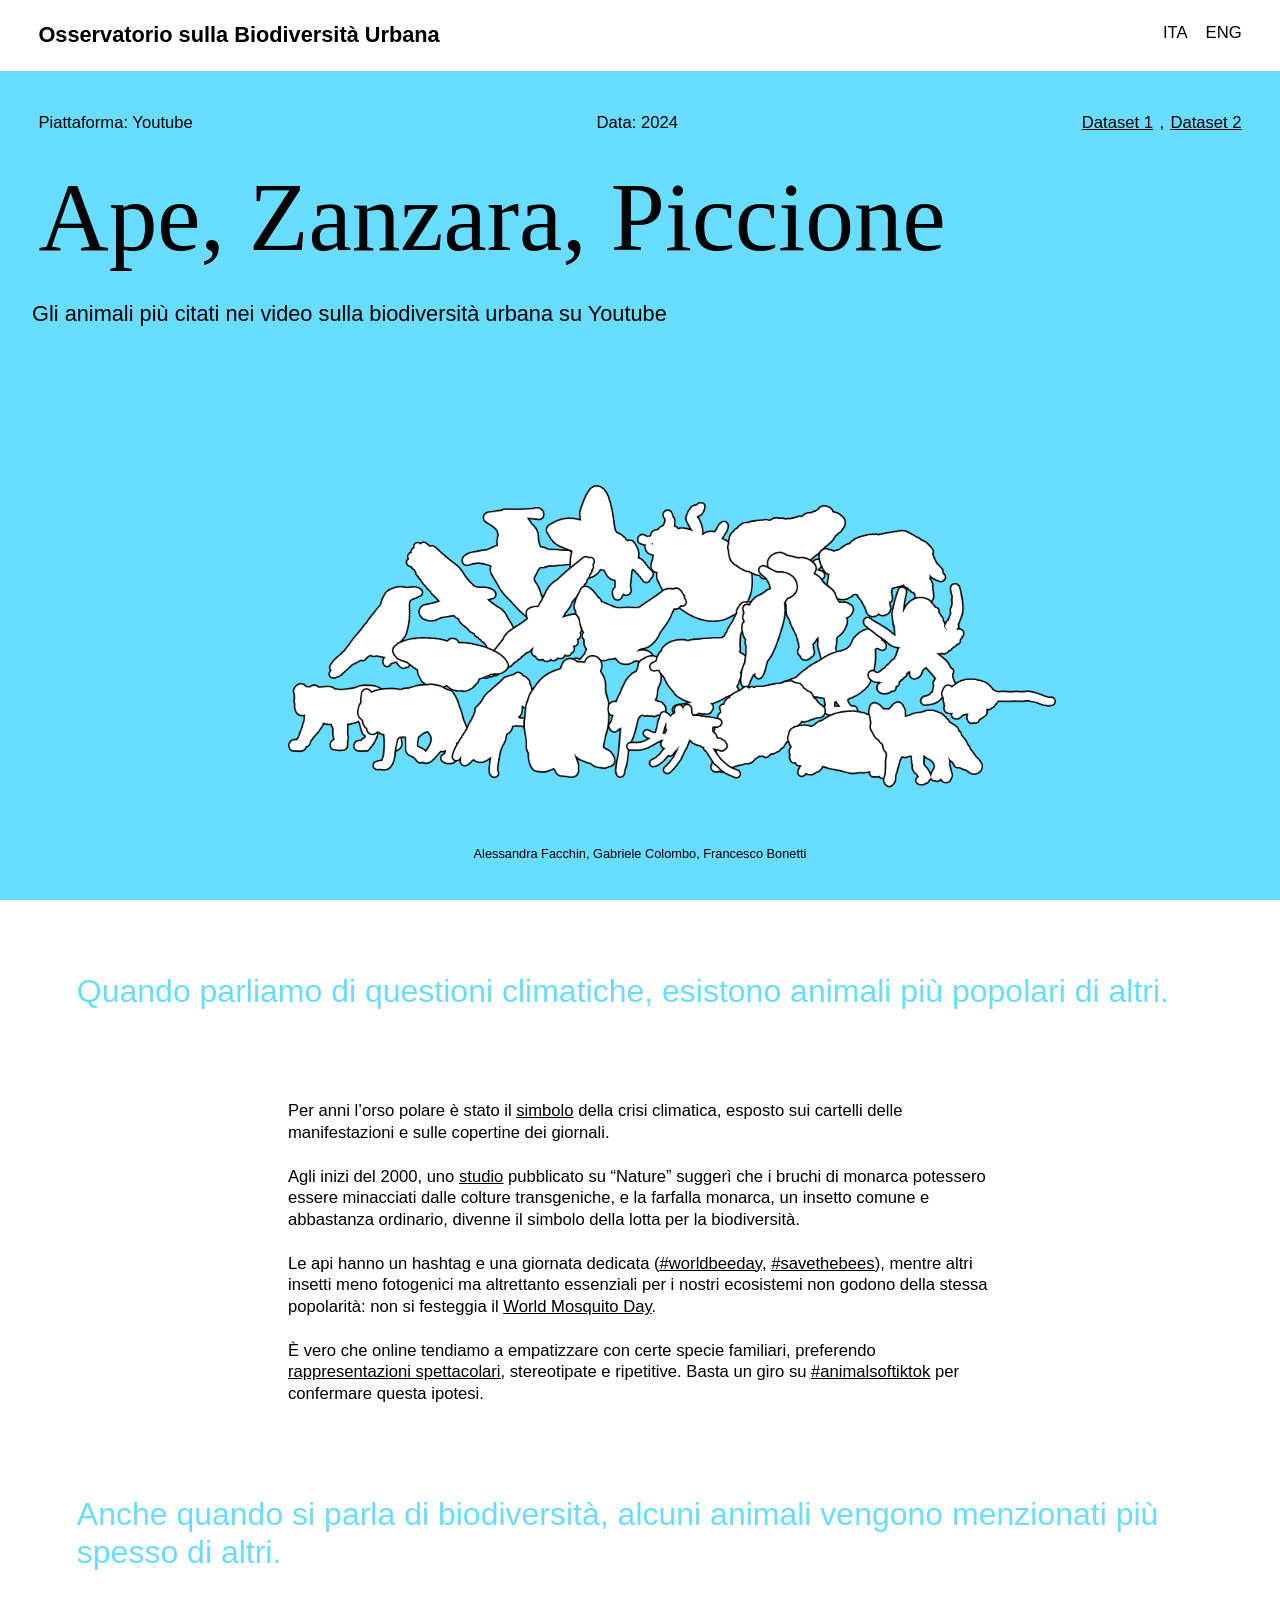
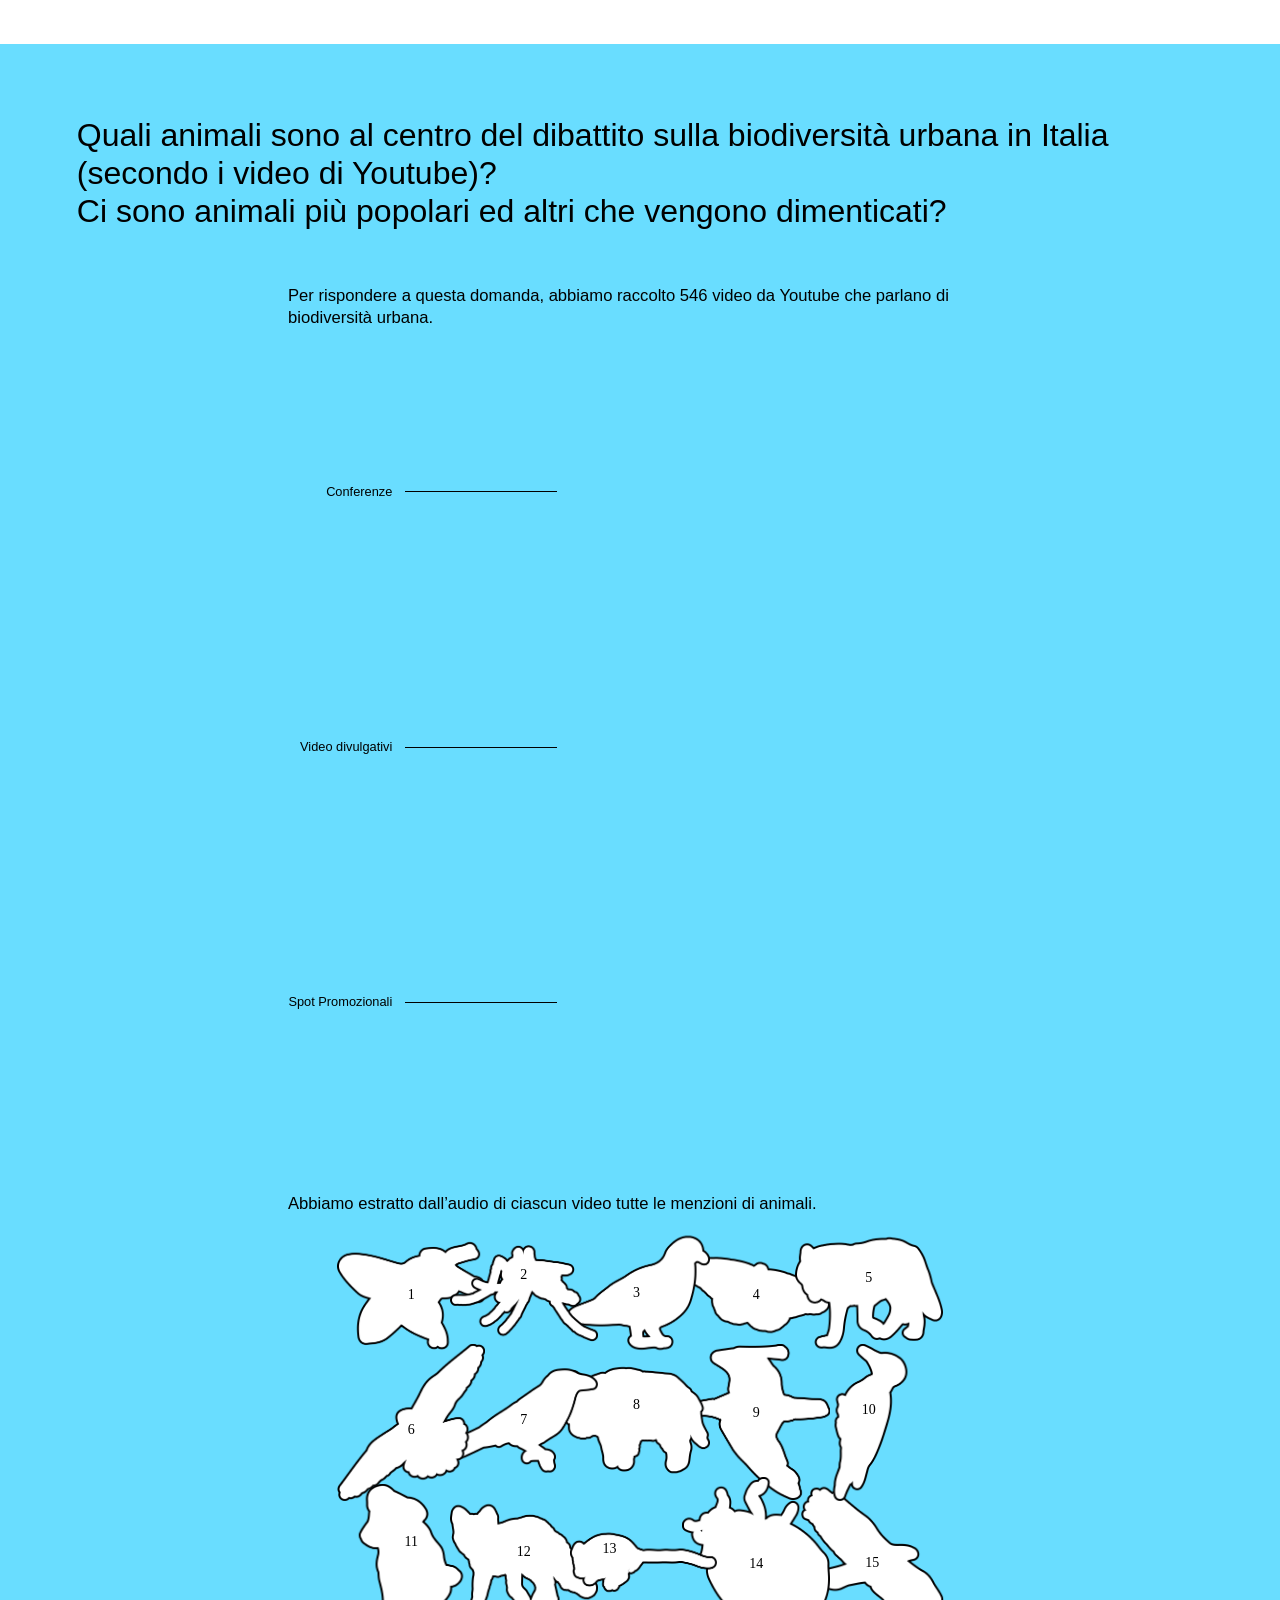
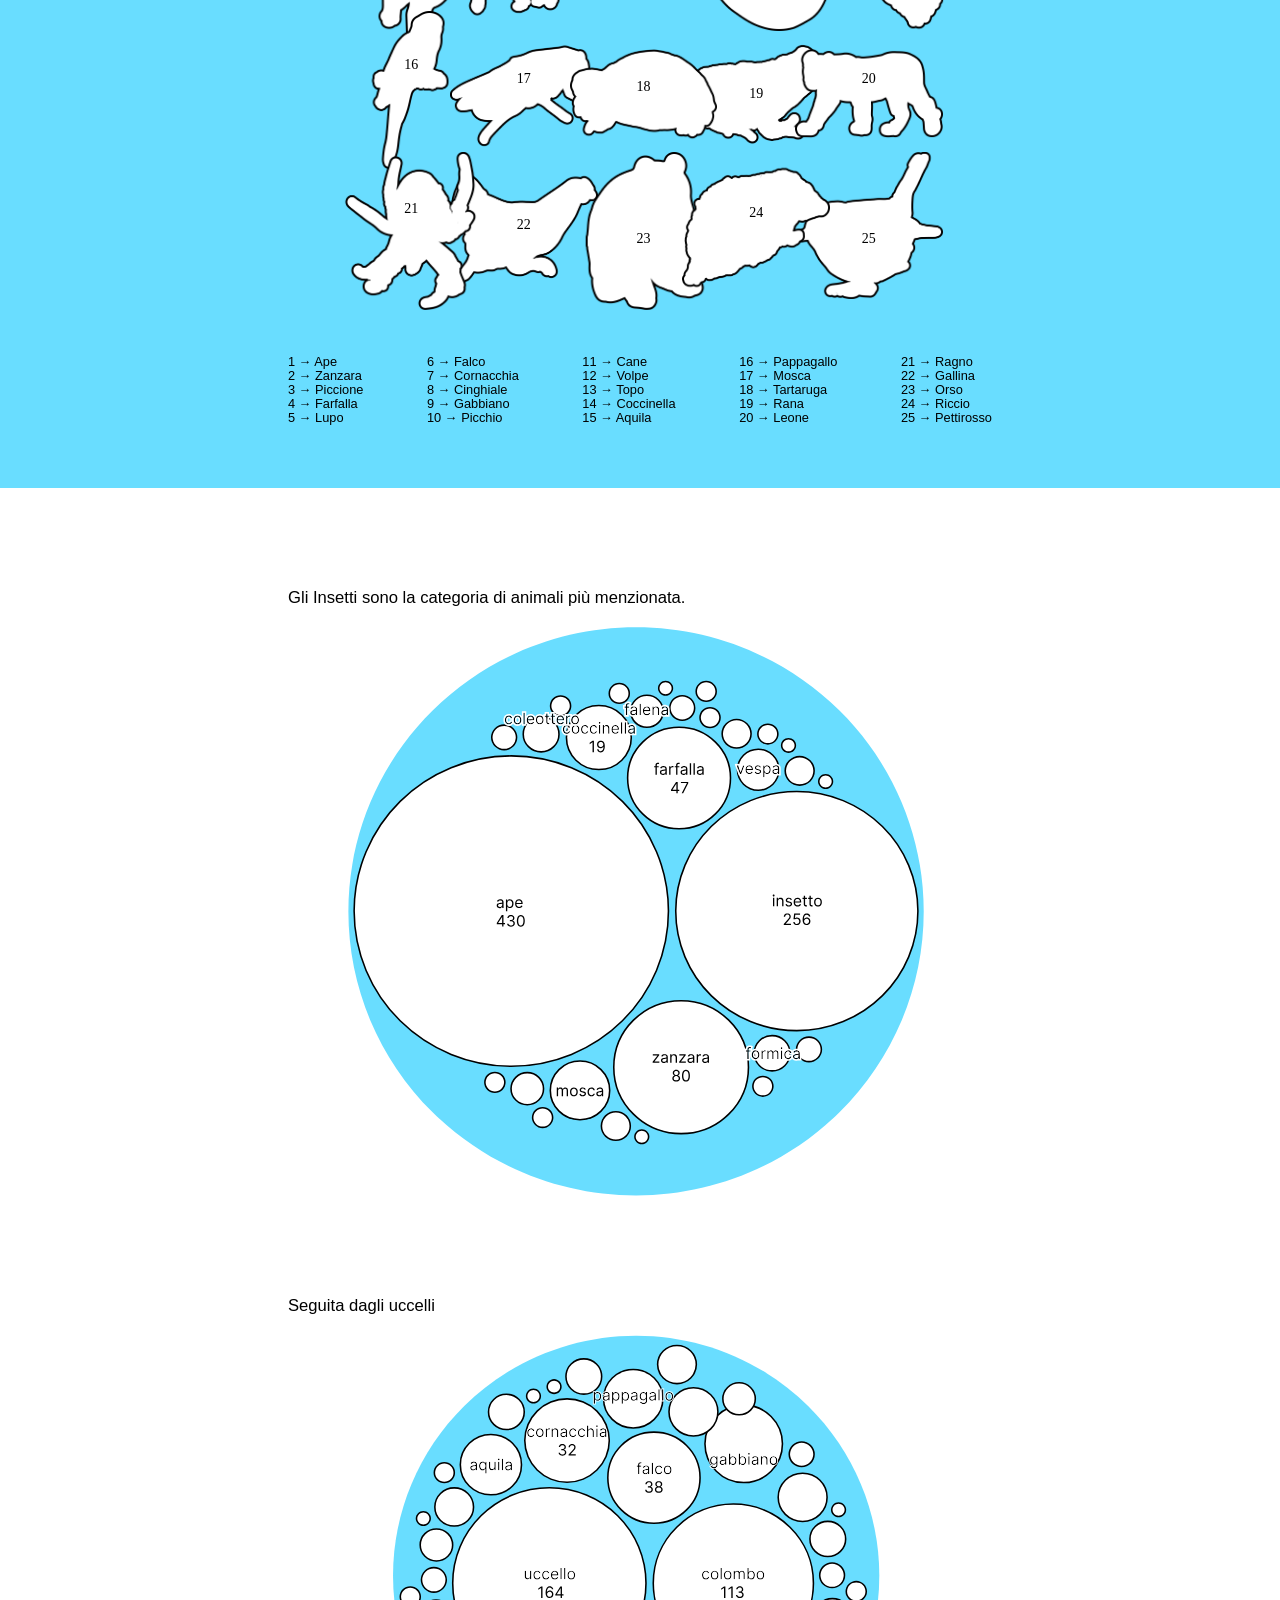
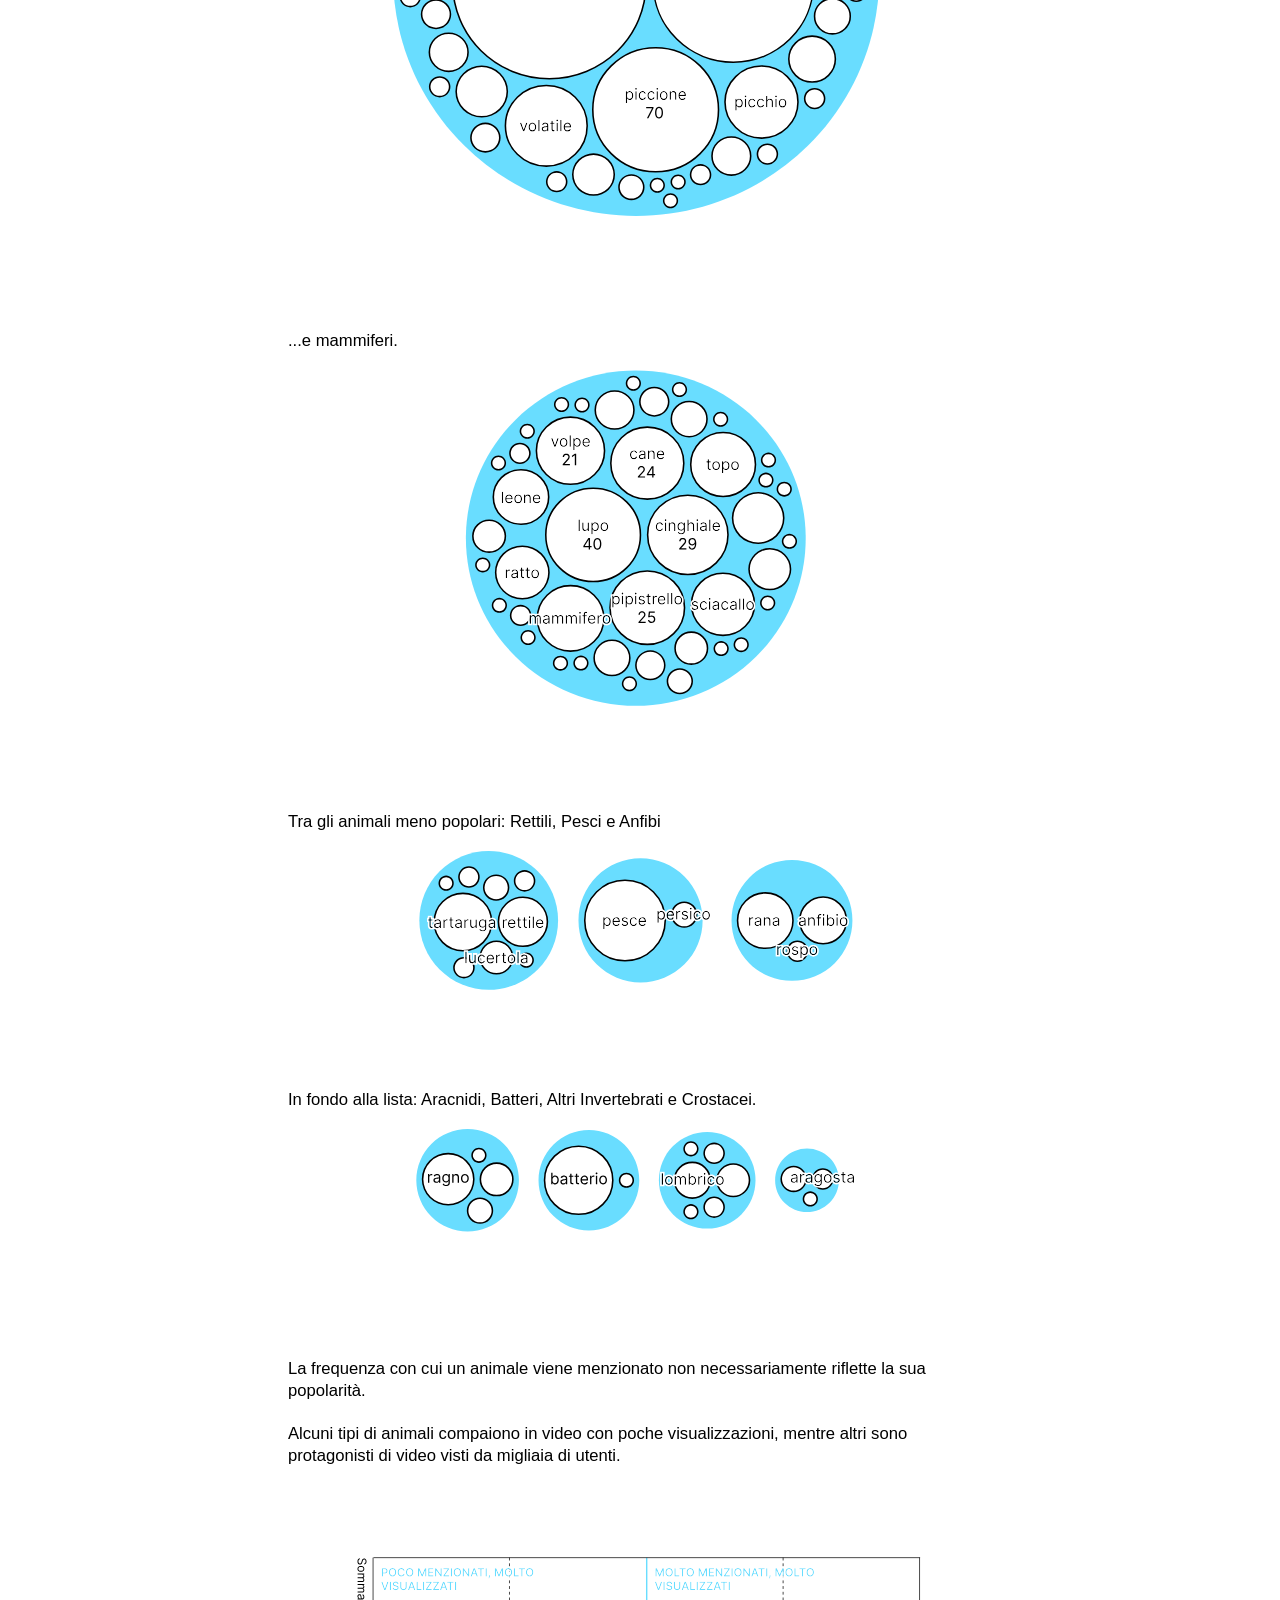
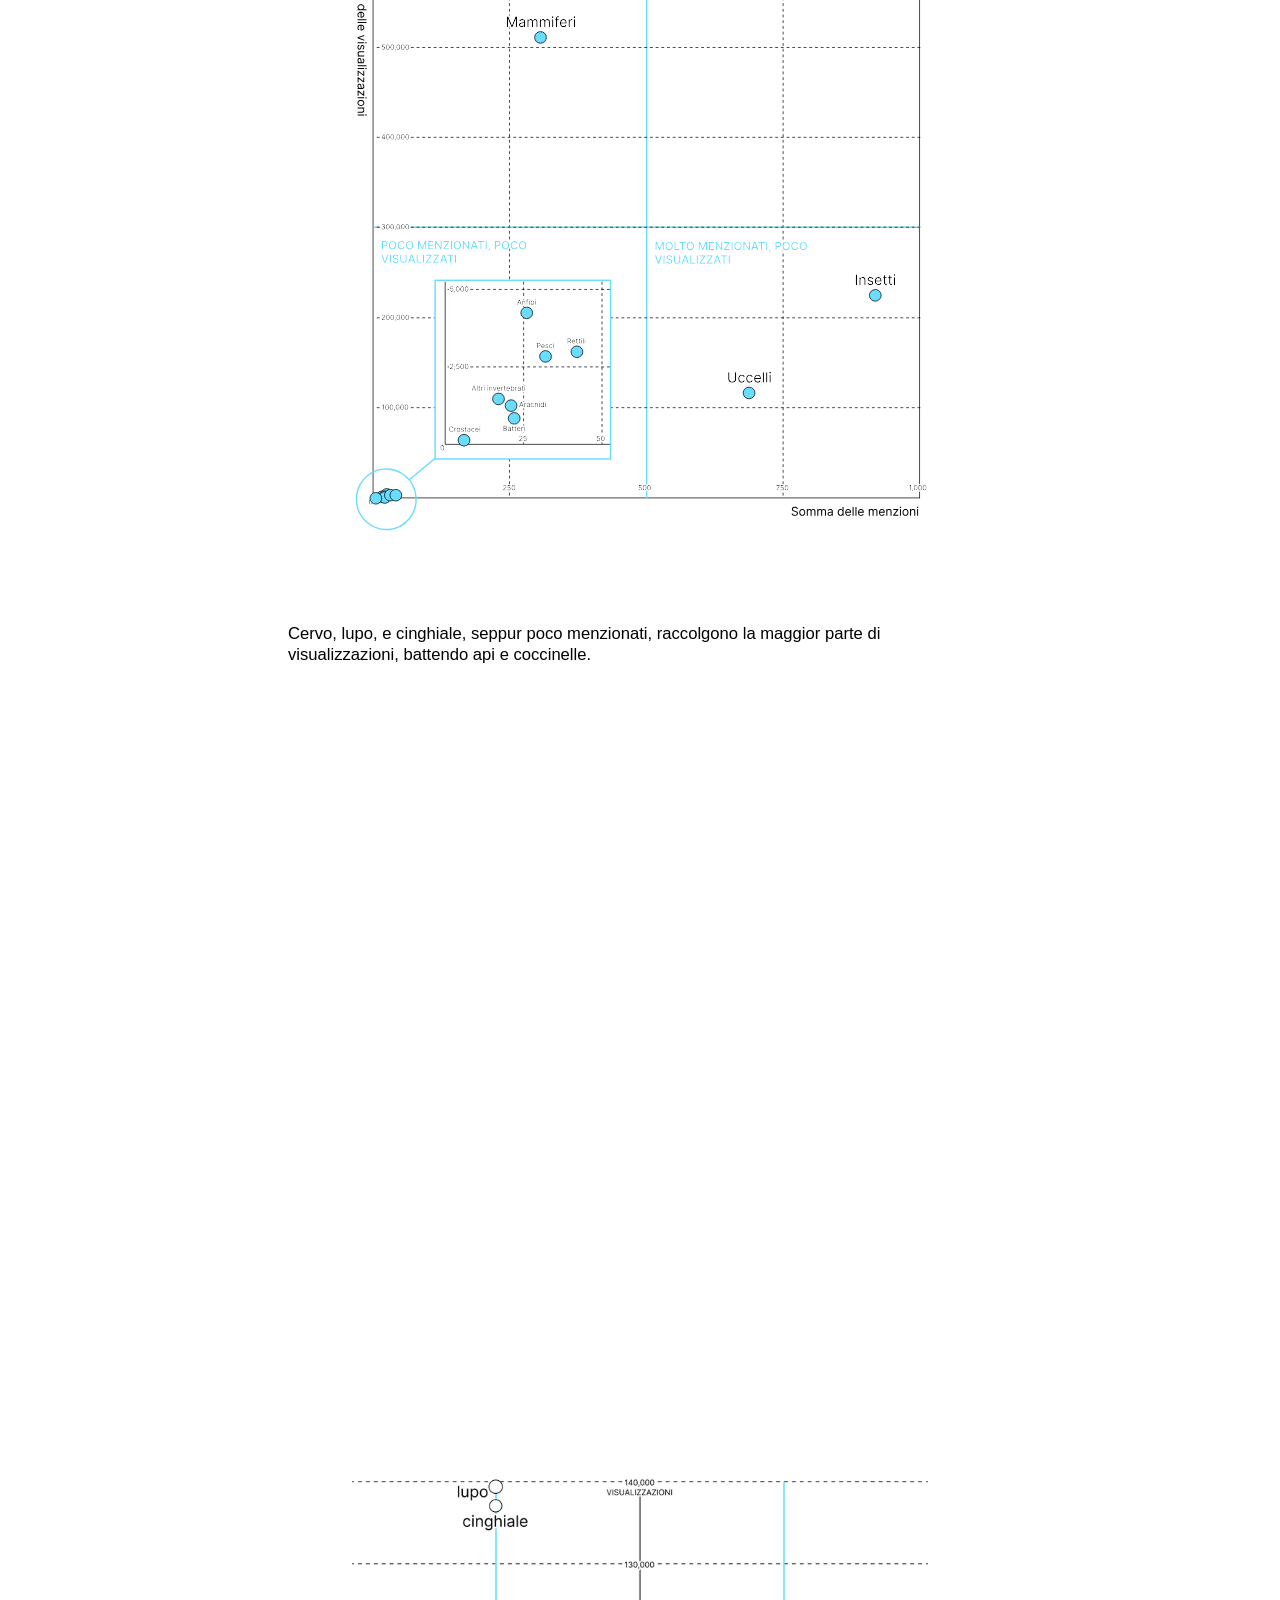
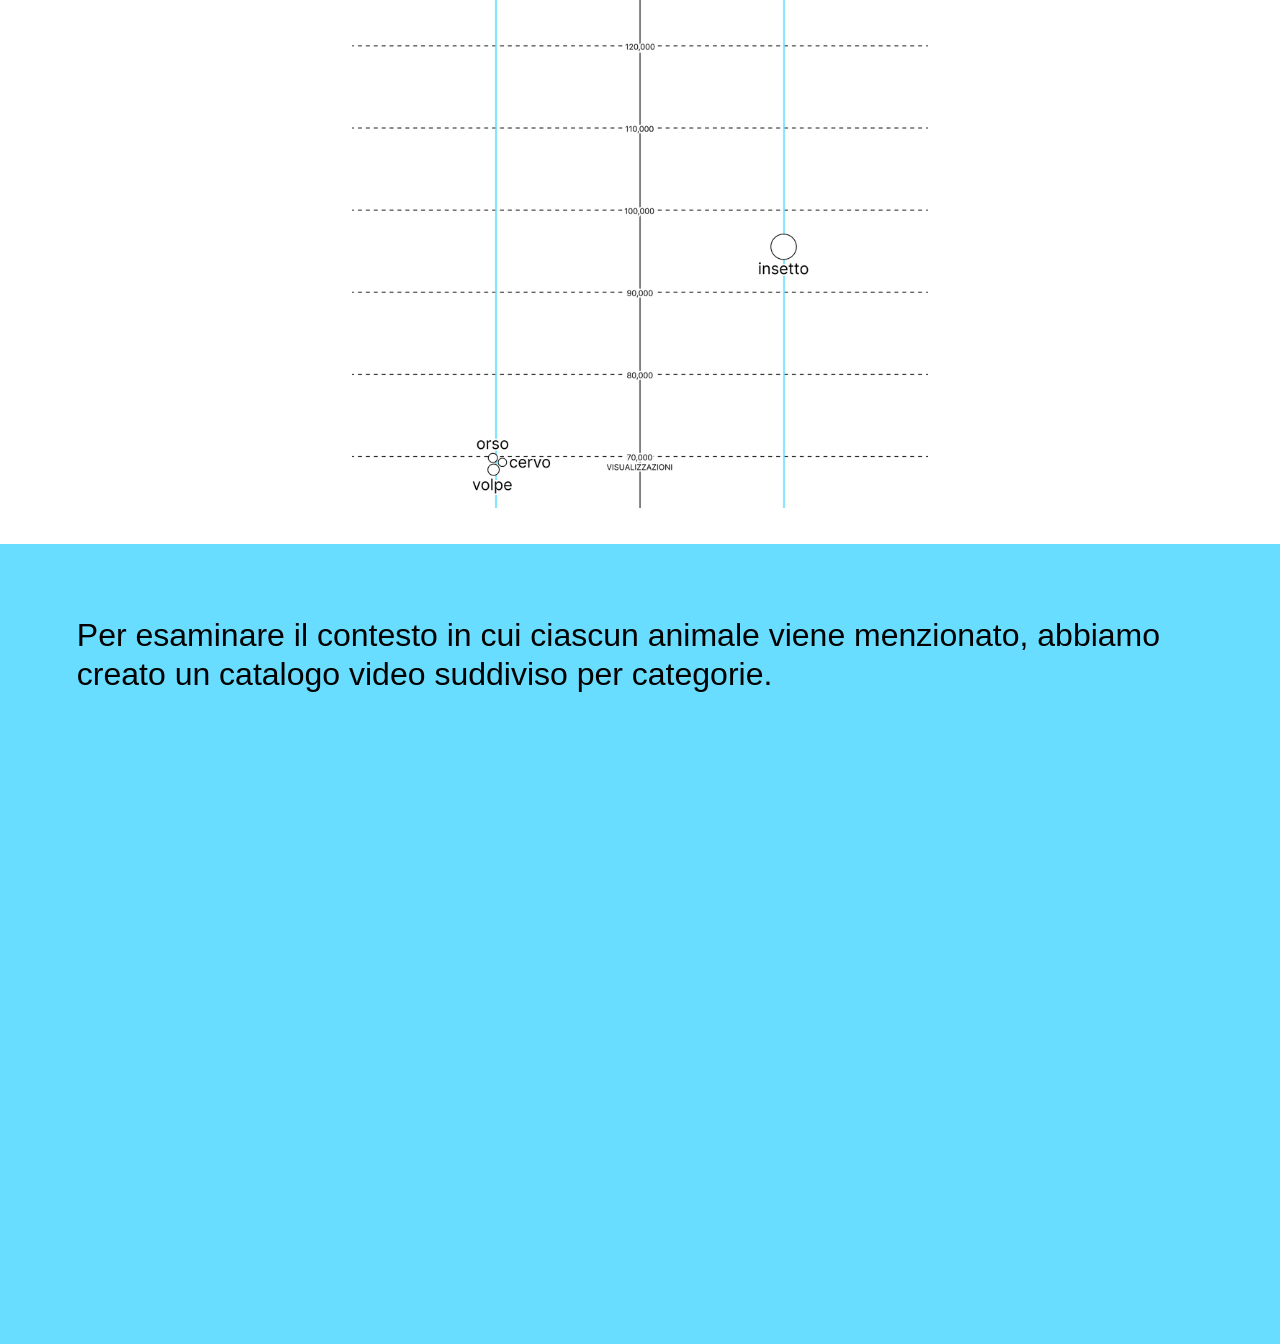
==== ape-zanzara-piccione.html @ 494ebefc "bootstraped" ====
<!DOCTYPE html>
<!-- Last Published: Fri Apr 04 2025 14:49:00 GMT+0000 (Coordinated Universal Time) --><html data-wf-domain="obu---osservatorio-sulla-biodiversita-u.webflow.io" data-wf-page="674f67d8c2c80e89129628b1" data-wf-site="674f332340808fa363078766" lang="it"><head><meta charset="utf-8"/><title>Ape, Zanzara, Piccione - OBU</title><meta content="Osservatorio sulla Biodiversità Urbana" name="description"/><meta content="Ape, Zanzara, Piccione - OBU" property="og:title"/><meta content="Osservatorio sulla Biodiversità Urbana" property="og:description"/><meta content="Ape, Zanzara, Piccione - OBU" property="twitter:title"/><meta content="Osservatorio sulla Biodiversità Urbana" property="twitter:description"/><meta content="website" property="og:type"/><meta content="summary_large_image" name="twitter:card"/><meta content="width=device-width, initial-scale=1" name="viewport"/><link href="external/cdn.prod.website-files.com/674f332340808fa363078766/css/obu---osservatorio-sulla-biodiversita-u.ac422a439.css" rel="stylesheet" type="text/css"/><link href="https://fonts.googleapis.com" rel="preconnect"/><link crossorigin="anonymous" href="https://fonts.gstatic.com" rel="preconnect"/><script src="https://ajax.googleapis.com/ajax/libs/webfont/1.6.26/webfont.js" type="text/javascript"></script><script type="text/javascript">WebFont.load({  google: {    families: ["Inter:100,200,300,regular,500,600,700,800,900,100italic,200italic,300italic,italic,500italic,600italic,700italic,800italic,900italic"]  }});</script><script type="text/javascript">!function(o,c){var n=c.documentElement,t=" w-mod-";n.className+=t+"js",("ontouchstart"in o||o.DocumentTouch&&c instanceof DocumentTouch)&&(n.className+=t+"touch")}(window,document);</script><link href="external/cdn.prod.website-files.com/674f332340808fa363078766/677eab29d6843856991d6e96_FavIcon.svg" rel="shortcut icon" type="image/x-icon"/><link href="external/cdn.prod.website-files.com/674f332340808fa363078766/677ba635aa3bb999dae99106_FavIcon2.png" rel="apple-touch-icon"/></head><body><div class="navbar strokeazzurro"><div class="navbarmain"><a class="homepage" href="index.html">Osservatorio sulla Biodiversità Urbana</a></div><div class="lingua" id="w-node-c13f8b85-ac6a-d33d-e54b-5ef7d6aa93a9-129628b1"><a aria-current="page" class="link-block-4 w-inline-block w--current" href="ape-zanzara-piccione.html"><div class="switchlingua">ITA</div></a><a class="link-block-3 w-inline-block" href="bee-mosquito-pidgeon.html"><div class="switchlingua">ENG</div></a></div></div><div class="sectionintro azzurro"><div class="intro-info"><div class="info-intro">Piattaforma: Youtube</div><div class="info-intro">Data: 2024</div><div class="info-intro"><a class="link-8" href="https://zenodo.org/records/14811415?token=eyJhbGciOiJIUzUxMiJ9.eyJpZCI6IjE3NDAyOWE3LWU3ODUtNGMxMC1iNzcxLTJkMmNhYjhiYWYxZiIsImRhdGEiOnt9LCJyYW5kb20iOiJmN2U1ZjRkMjNiZWEyZTNkMzgyYWE0YjA1N2RmMTJhZSJ9.dUGWfInb9FGatQW214r-wktnlb5e5gvfpy_1IhkVR6cFUgupJUmk-n9gEgU1q44IDgbp-rGjkcBtHCrRf86zgw" target="_blank">Dataset 1</a>,<a class="link-4" href="https://zenodo.org/records/14811453?token=eyJhbGciOiJIUzUxMiJ9.eyJpZCI6ImVkYTg5NDYzLWNjNzMtNGJlMi1iNjlhLWQyZWUwYWNhMzk1NCIsImRhdGEiOnt9LCJyYW5kb20iOiJlZTdjYzEwOTA3YzQzNmViZmE5NjRmODA4NTIxZjEwMSJ9.GEtWb40XLHJLvIMvBGbJOteA-TyiDTDMUfawqqNt-A-CP8jan9Vb2pshcnfO7Trz4MjpgGVvz365jf1XBIAmDQ">Dataset 2</a></div></div><div class="intro-titolo">Ape, Zanzara, Piccione</div><div class="intro-sottotitolo">Gli animali più citati nei video sulla biodiversità urbana su Youtube</div><div class="imgeautori"><div class="div-block-17"><div class="code-embed-3 w-embed" id="container"><div class="container">
<!-- <img src="assets/Ref.png" style="width: 100%; height: auto; "> -->
<div class="sagoma" style="top: 7svh; left: 14%; transform: rotate(1deg); width: 17%; height: auto;">
<img alt="Aquila" class="normal" src="external/cdn.prod.website-files.com/674f332340808fa363078766/67a2b82441dedb3bb19ba8b6_AquilaDefault.png"/>
<img alt="Aquila Hover" class="hover" src="external/cdn.prod.website-files.com/674f332340808fa363078766/67a2b82361fd7557233e4e4a_AquilaHover.png"/>
</div>
<div class="sagoma" style="top: 4.5svh; left: 22.5%; transform: rotate(0deg); width: 15%; height: auto;">
<img alt="Gabbiano" class="normal" src="external/cdn.prod.website-files.com/674f332340808fa363078766/67a2b827ef540fecba31af84_GabbianoDefault.png"/>
<img alt="Gabbiano Hover" class="hover" src="external/cdn.prod.website-files.com/674f332340808fa363078766/67a2b81bf91b83b09996a34a_GabbianoHover.png"/>
</div>
<div class="sagoma" style="top: 6.5svh; left: 39%; transform: rotate(65deg); width: 15%; height: auto;">
<img alt="Ape" class="normal" src="external/cdn.prod.website-files.com/674f332340808fa363078766/67a2b82589d6c2f6cbca466c_ApeDefault.png"/>
<img alt="Ape Hover" class="hover" src="external/cdn.prod.website-files.com/674f332340808fa363078766/67a2b8249ae4544f9d6a39e1_ApeHover.png"/>
</div>
<div class="sagoma" style="top: 4svh; left: 45.5%; width: 15%; height: auto;">
<img alt="Coccinella" class="normal" src="external/cdn.prod.website-files.com/674f332340808fa363078766/67a2b820466e071f14c6319b_CoccinellaDefault.png"/>
<img alt="Coccinella Hover" class="hover" src="external/cdn.prod.website-files.com/674f332340808fa363078766/67a2b81f69a659aeb30015d1_CoccinellaHover.png"/>
</div>
<div class="sagoma" style="top: 2.5svh; left: 57.2%; transform: rotate(0deg); width: 15.5%; height: auto;">
<img alt="Rana" class="normal" src="external/cdn.prod.website-files.com/674f332340808fa363078766/67a2b80cc38015985d860665_RanaDefault.png"/>
<img alt="Rana Hover" class="hover" src="external/cdn.prod.website-files.com/674f332340808fa363078766/67a2b8124d0920e7ed18a131_RanaHover.png"/>
</div>
<div class="sagoma" style="top: 6svh; left: 68%; transform: rotate(-15deg); width: 15.5%; height: auto;">
<img alt="Cinghiale" class="normal" src="external/cdn.prod.website-files.com/674f332340808fa363078766/67a2b82188f60c188bb53cb9_CinghialeDefault.png"/>
<img alt="Cinghiale Hover" class="hover" src="external/cdn.prod.website-files.com/674f332340808fa363078766/67a2b8219ac35cca0ce13a09_CinghialeHover.png"/>
</div>
<div class="sagoma" style="top: 13svh; left: 2%; transform: rotate(-17deg); width: 15%; height: auto;">
<img alt="Cornacchia" class="normal" src="external/cdn.prod.website-files.com/674f332340808fa363078766/67a2b81f0a43cc8cb4adbb3b_CornacchiaDefault.png"/>
<img alt="Cornacchia Hover" class="hover" src="external/cdn.prod.website-files.com/674f332340808fa363078766/67a2b81e945c7bff3da9aa42_CornacchiaHover.png"/>
</div>
<div class="sagoma" style="top: 10svh; left: 25%; transform: rotate(0deg); width: 15%; height: auto;">
<img alt="Falco" class="normal" src="external/cdn.prod.website-files.com/674f332340808fa363078766/67a2b81d8470e6a50cc649c4_FalcoDefault.png"/>
<img alt="Falco Hover" class="hover" src="external/cdn.prod.website-files.com/674f332340808fa363078766/67a2b81d53b6436b0f3006f8_FalcoHover.png"/>
</div>
<div class="sagoma" style="top: 16svh; left: 13%; transform: rotate(-6deg); width: 15%; height: auto;">
<img alt="Farfalla" class="normal" src="external/cdn.prod.website-files.com/674f332340808fa363078766/67a2b81cd1037d69efddc2ba_FarfallaDefault.png"/>
<img alt="Farfalla Hover" class="hover" src="external/cdn.prod.website-files.com/674f332340808fa363078766/67a2b82613fbafaa82f3f242_FarfallaHover.png"/>
</div>
<div class="sagoma" style="top: 9svh; left: 59%; transform: rotate(-13deg); width: 15%; height: auto;">
<img alt="Cane" class="normal" src="external/cdn.prod.website-files.com/674f332340808fa363078766/67a2b823f91b83b09996aa45_CaneDefault.png"/>
<img alt="Cane Hover" class="hover" src="external/cdn.prod.website-files.com/674f332340808fa363078766/67a2b822949324ec8bf62bf0_CaneHover.png"/>
</div>
<div class="sagoma" style="top: 12svh; left: 37%; transform: rotate(0deg); width: 15%; height: auto;">
<img alt="Gallina" class="normal" src="external/cdn.prod.website-files.com/674f332340808fa363078766/67a2b819b7b00d3edfc5a268_GallinaDefault.png"/>
<img alt="Gallina Hover" class="hover" src="external/cdn.prod.website-files.com/674f332340808fa363078766/67a2b81c05f558ddb7ddb380_GallinaHover.png"/>
</div>
<div class="sagoma" style="top: 22svh; left: 0%; transform: rotate(0deg); width: 15%; height: auto;">
<img alt="Leone" class="normal" src="external/cdn.prod.website-files.com/674f332340808fa363078766/67a2b8196026012a1bd75369_LeoneDefault.png"/>
<img alt="Leone Hover" class="hover" src="external/cdn.prod.website-files.com/674f332340808fa363078766/67a2b8189ae4544f9d6a32c9_LeoneHover.png"/>
</div>
<div class="sagoma" style="top: 23svh; left: 9%; transform: rotate(0deg); width: 15%; height: auto;">
<img alt="Lupo" class="normal" src="external/cdn.prod.website-files.com/674f332340808fa363078766/67a2b817d1037d69efddbf4e_LupoDefault.png"/>
<img alt="Lupo Hover" class="hover" src="external/cdn.prod.website-files.com/674f332340808fa363078766/67a2b81b13fbafaa82f3e6e3_LupoHover.png"/>
</div>
<div class="sagoma" style="top: 24svh; left: 16%; transform: rotate(-35deg); width: 15%; height: auto;">
<img alt="Mosca" class="normal" src="external/cdn.prod.website-files.com/674f332340808fa363078766/67a2b8189ae4544f9d6a32a7_MoscaDefault.png"/>
<img alt="Mosca Hover" class="hover" src="external/cdn.prod.website-files.com/674f332340808fa363078766/67a2b8174a41f9ede00fb1dc_MoscaHover.png"/>
</div>
<div class="sagoma" style="top: 21svh; left: 29%; transform: rotate(0deg); width: 15%; height: auto;">
<img alt="Orso" class="normal" src="external/cdn.prod.website-files.com/674f332340808fa363078766/67a2b8165e4bb3425fe80d26_OrsoDefault.png"/>
<img alt="Orso Hover" class="hover" src="external/cdn.prod.website-files.com/674f332340808fa363078766/67a2b8268061507df656f9fd_OrsoHover.png"/>
</div>
<div class="sagoma" style="top: 21svh; left: 38%; transform: rotate(0deg); width: 15%; height: auto;">
<img alt="Pappagallo" class="normal" src="external/cdn.prod.website-files.com/674f332340808fa363078766/67a2b81605f558ddb7dda122_PappagalloDefault.png"/>
<img alt="Pappagallo Hover" class="hover" src="external/cdn.prod.website-files.com/674f332340808fa363078766/67a2b8151ad90e750be477f0_PappagalloHover.png"/>
</div>
<div class="sagoma" style="top: 15svh; left: 47%; transform: rotate(0deg); width: 15%; height: auto;">
<img alt="Pettirosso" class="normal" src="external/cdn.prod.website-files.com/674f332340808fa363078766/67a2b8154d0920e7ed18a567_PettirossoDefault.png"/>
<img alt="Pettirosso Hover" class="hover" src="external/cdn.prod.website-files.com/674f332340808fa363078766/67a2b81441dedb3bb19b92e5_PettirossoHover.png"/>
</div>
<div class="sagoma" style="top: 11svh; left: 55%; transform: rotate(0deg); width: 15%; height: auto;">
<img alt="Picchio" class="normal" src="external/cdn.prod.website-files.com/674f332340808fa363078766/67a2b814daf487a8424bacd5_PicchioDefault.png"/>
<img alt="Picchio Hover" class="hover" src="external/cdn.prod.website-files.com/674f332340808fa363078766/67a2b813544b2ff1622f8b01_PicchioHover.png"/>
</div>
<div class="sagoma" style="top: 17svh; left: 63%; transform: rotate(0deg); width: 15%; height: auto;">
<img alt="Piccione" class="normal" src="external/cdn.prod.website-files.com/674f332340808fa363078766/67a2b80df676c32e4c2618f2_PiccioneDefault.png"/>
<img alt="Piccione Hover" class="hover" src="external/cdn.prod.website-files.com/674f332340808fa363078766/67a2b8139ac35cca0ce11c13_PiccioneHover.png"/>
</div>
<div class="sagoma" style="top: 13svh; left: 74%; transform: rotate(0deg); width: 15%; height: auto;">
<img alt="Ragno" class="normal" src="external/cdn.prod.website-files.com/674f332340808fa363078766/67a2b80d61fd7557233e3bd9_RagnoDefault.png"/>
<img alt="Ragno Hover" class="hover" src="external/cdn.prod.website-files.com/674f332340808fa363078766/67a2b811b660a2f3b961f305_RagnoHover.png"/>
</div>
<div class="sagoma" style="top: 23svh; left: 55%; transform: rotate(0deg); width: 15%; height: auto;">
<img alt="Riccio" class="normal" src="external/cdn.prod.website-files.com/674f332340808fa363078766/67a2b80b6026012a1bd73fe5_RiccioDefault.png"/>
<img alt="Riccio Hover" class="hover" src="external/cdn.prod.website-files.com/674f332340808fa363078766/67a2b8129cd27a7d6cbca648_RiccioHover.png"/>
</div>
<div class="sagoma" style="top: 25svh; left: 65%; transform: rotate(0deg); width: 15%; height: auto;">
<img alt="Tartaruga" class="normal" src="external/cdn.prod.website-files.com/674f332340808fa363078766/67a2b80b88f60c188bb50c8a_TartarugaDefault.png"/>
<img alt="Tartaruga Hover" class="hover" src="external/cdn.prod.website-files.com/674f332340808fa363078766/67a2b810466e071f14c614ac_TartarugaHover.png"/>
</div>
<div class="sagoma" style="top: 20svh; left: 85%; transform: rotate(0deg); width: 15%; height: auto;">
<img alt="Topo" class="normal" src="external/cdn.prod.website-files.com/674f332340808fa363078766/67a2b80b61fd7557233e39e6_TopoDefault.png"/>
<img alt="Topo Hover" class="hover" src="external/cdn.prod.website-files.com/674f332340808fa363078766/67a2b80f41dedb3bb19b84c5_TopoHover.png"/>
</div>
<div class="sagoma" style="top: 25svh; left: 75.5%; transform: rotate(0deg); width: 15%; height: auto;">
<img alt="Volpe" class="normal" src="external/cdn.prod.website-files.com/674f332340808fa363078766/67a2b80bf91b83b099968c76_VolpeDefault.png"/>
<img alt="Volpe Hover" class="hover" src="external/cdn.prod.website-files.com/674f332340808fa363078766/67a2b8114a41f9ede00faae3_VolpeHover.png"/>
</div>
<div class="sagoma" style="top: 24.5svh; left: 44%; transform: rotate(0deg); width: 15%; height: auto;">
<img alt="Zanzara" class="normal" src="external/cdn.prod.website-files.com/674f332340808fa363078766/67a2b80f613792faf528b356_ZanzaraDefault.png"/>
<img alt="Zanzara Hover" class="hover" src="external/cdn.prod.website-files.com/674f332340808fa363078766/67a2b810750abb52ed59cc23_ZanzaraHover.png"/>
</div>
</div>
<style>

.container {
  position: relative;
  width: 100%;
  height: 100%;
}

.sagoma {
  position: absolute;
  width: 8vw;  
  height: auto; 
  transform-origin: center;
}

.sagoma img {
  position: absolute; 
  top: 0;
  left: 0;
  width: 100%;
  height: auto;
  transition: opacity 0.3s ease, transform 0.3s ease;
}

.sagoma .normal {
  opacity: 1;
}

.sagoma .hover {
  opacity: 0;
}



.sagoma:hover .normal {
  opacity: 0;
}

.sagoma:hover .hover {
  opacity: 1;
}
  </style></div></div><img alt="" class="image-16" loading="lazy" src="external/cdn.prod.website-files.com/674f332340808fa363078766/678e8141f1698f264a01f04d_Storia1_ImgIntro.gif"/><div class="intro-autori">Alessandra Facchin, Gabriele Colombo, Francesco Bonetti</div></div></div><div class="section"><div class="titolistorie testoblu">Quando parliamo di questioni climatiche, esistono animali più popolari di altri.</div><div class="testostorie spazioso">Per anni l’orso polare è stato il <a href="https://www.theguardian.com/environment/2023/aug/30/why-it-may-be-time-to-stop-using-the-polar-bear-as-a-symbol-of-the-climate-crisis"><span class="sottolineato">simbolo</span></a> della crisi climatica, esposto sui cartelli delle manifestazioni e sulle copertine dei giornali. <br/><br/>Agli inizi del 2000, uno <a href="https://www.nature.com/articles/20338" target="_blank"><span class="sottolineato">studio</span></a> pubblicato su “Nature” suggerì che i bruchi di monarca potessero essere minacciati dalle colture transgeniche, e la farfalla monarca, un insetto comune e abbastanza ordinario, divenne il simbolo della lotta per la biodiversità. <br/><br/>Le api hanno un hashtag e una giornata dedicata (<a href="https://www.instagram.com/explore/search/keyword/?q=%23worldbeeday" target="_blank"><span class="sottolineato">#worldbeeday</span></a>, <a href="https://www.instagram.com/explore/search/keyword/?q=%23savethebees" target="_blank"><span class="sottolineato">#savethebees</span></a>), mentre altri insetti meno fotogenici ma altrettanto essenziali per i nostri ecosistemi non godono della stessa popolarità: non si festeggia il <a href="https://www.worldmosquitoprogram.org/world-mosquito-day" target="_blank"><span class="sottolineato">World Mosquito Day</span></a>. <br/><br/>È vero che online tendiamo a empatizzare con certe specie familiari, preferendo <a href="https://journals.sagepub.com/doi/10.1177/27539687221145698" target="_blank"><span class="sottolineato">rappresentazioni spettacolari</span></a>, stereotipate e ripetitive. Basta un giro su <a href="https://www.tiktok.com/search?q=animalsoftitkok"><span class="sottolineato">#animalsoftiktok</span></a> per confermare questa ipotesi.</div><div class="titolistorie testoblu">Anche quando si parla di biodiversità, alcuni animali vengono menzionati più spesso di altri.</div></div><div class="section azzurro"><div class="titolistorie">Quali animali sono al centro del dibattito sulla biodiversità urbana in Italia (secondo i video di Youtube)?<br/>Ci sono animali più popolari ed altri che vengono dimenticati?</div><div class="testostorie">Per rispondere a questa domanda, abbiamo raccolto 546 video da Youtube che parlano di biodiversità urbana.</div><img alt="" class="image-12" loading="lazy" src="external/cdn.prod.website-files.com/674f332340808fa363078766/677b9e7bed088ac4be0ef50f_Group%203.svg"/><div class="videoblock"><div class="azp">Conferenze</div><div class="line"></div><div class="videocontainersmall"><div class="w-embed-youtubevideo youtube" style="padding-top:56.17021276595745%"><iframe allow="autoplay; encrypted-media" allowfullscreen="" frameborder="0" src="https://www.youtube.com/embed/QvPVDle97ec?rel=0&amp;controls=1&amp;autoplay=0&amp;mute=0&amp;start=0" style="position:absolute;left:0;top:0;width:100%;height:100%;pointer-events:auto" title="FORESTA MIYAWAKI: IL METODO DI RIFORESTAZIONE GIAPPONESE"></iframe></div></div></div><div class="videoblock"><div class="azp">Video divulgativi</div><div class="line"></div><div class="videocontainersmall"><div class="w-embed-youtubevideo youtube" style="padding-top:56.17021276595745%"><iframe allow="autoplay; encrypted-media" allowfullscreen="" frameborder="0" src="https://www.youtube.com/embed/Gbn9nxESIFY?rel=0&amp;controls=1&amp;autoplay=0&amp;mute=0&amp;start=0" style="position:absolute;left:0;top:0;width:100%;height:100%;pointer-events:auto" title="Radici | Chiara Centofanti | TEDxVicenza"></iframe></div></div></div><div class="videoblock"><div class="azp">Spot Promozionali</div><div class="line"></div><div class="videocontainersmall"><div class="w-embed-youtubevideo youtube" style="padding-top:56.17021276595745%"><iframe allow="autoplay; encrypted-media" allowfullscreen="" frameborder="0" src="https://www.youtube.com/embed/tuVNcYLjuKM?rel=0&amp;controls=1&amp;autoplay=0&amp;mute=0&amp;start=0" style="position:absolute;left:0;top:0;width:100%;height:100%;pointer-events:auto" title="urban forestry, un appello | stefano boeri architetti"></iframe></div></div></div><div class="testostorie ravvicinato">Abbiamo estratto dall’audio di ciascun video tutte le menzioni di animali.</div><div class="div-block-25"><div class="code-embed-4 w-embed" id="container2"><div id="container2">
<div class="sagoma2" style="top: 35%; left: 71%; transform: rotate(0deg); width: 24%; height: auto;">
<img alt="Aquila" class="normal" src="external/cdn.prod.website-files.com/674f332340808fa363078766/67a2b82441dedb3bb19ba8b6_AquilaDefault.png"/>
<img alt="Aquila Hover" class="hover" src="external/cdn.prod.website-files.com/674f332340808fa363078766/67a2b82361fd7557233e4e4a_AquilaHover.png"/>
<p class="nmr2" style="padding-top:49%; display: flex; justify-content: center; align-items: center; z-index: 9;">15</p>
</div>
<div class="sagoma2" style="top: 17%; left: 56%; transform: rotate(0deg); width: 21%; height: auto;">
<p class="nmr2" style="padding-top:40%; display: flex; justify-content: center; align-items: center; z-index: 9;">9</p>
<img alt="Gabbiano" class="normal" src="external/cdn.prod.website-files.com/674f332340808fa363078766/67a2b827ef540fecba31af84_GabbianoDefault.png"/>
<img alt="Gabbiano Hover" class="hover" src="external/cdn.prod.website-files.com/674f332340808fa363078766/67a2b81bf91b83b09996a34a_GabbianoHover.png"/>
</div>
<div class="sagoma2" style="top: 0.3%; left: 7%; transform: rotate(0deg); width: 21%; height: auto;">
<p class="nmr2" style="padding-top:40%; display: flex; justify-content: center; align-items: center; z-index: 9;">1</p>
<img alt="Ape" class="normal" src="external/cdn.prod.website-files.com/674f332340808fa363078766/67a2b82589d6c2f6cbca466c_ApeDefault.png"/>
<img alt="Ape Hover" class="hover" src="external/cdn.prod.website-files.com/674f332340808fa363078766/67a2b8249ae4544f9d6a39e1_ApeHover.png"/>
</div>
<div class="sagoma2" style="top: 36%; left: 56%; transform: rotate(0deg); width: 21%; height: auto;">
<p class="nmr2" style="padding-top:52%; display: flex; justify-content: center; align-items: center; z-index: 9;">14</p>
<img alt="Coccinella" class="normal" src="external/cdn.prod.website-files.com/674f332340808fa363078766/67a2b820466e071f14c6319b_CoccinellaDefault.png"/>
<img alt="Coccinella Hover" class="hover" src="external/cdn.prod.website-files.com/674f332340808fa363078766/67a2b81f69a659aeb30015d1_CoccinellaHover.png"/>
</div>
<div class="sagoma2" style="top: 57%; left: 56%; transform: rotate(0deg); width: 21%; height: auto;">
<p class="nmr2" style="padding-top:40%; display: flex; justify-content: center; align-items: center; z-index: 9;">19</p>
<img alt="Rana" class="normal" src="external/cdn.prod.website-files.com/674f332340808fa363078766/67a2b80cc38015985d860665_RanaDefault.png"/>
<img alt="Rana Hover" class="hover" src="external/cdn.prod.website-files.com/674f332340808fa363078766/67a2b8124d0920e7ed18a131_RanaHover.png"/>
</div>
<div class="sagoma2" style="top: 18%; left: 39%; transform: rotate(0deg); width: 21%; height: auto;">
<p class="nmr2" style="padding-top:30%; display: flex; justify-content: center; align-items: center; z-index: 9;">8</p>
<img alt="Cinghiale" class="normal" src="external/cdn.prod.website-files.com/674f332340808fa363078766/67a2b82188f60c188bb53cb9_CinghialeDefault.png"/>
<img alt="Cinghiale Hover" class="hover" src="external/cdn.prod.website-files.com/674f332340808fa363078766/67a2b8219ac35cca0ce13a09_CinghialeHover.png"/>
</div>
<div class="sagoma2" style="top: 18%; left: 23%; transform: rotate(0deg); width: 21%; height: auto;">
<p class="nmr2" style="padding-top:40%; display: flex; justify-content: center; align-items: center; z-index: 9;">7</p>
<img alt="Cornacchia" class="normal" src="external/cdn.prod.website-files.com/674f332340808fa363078766/67a2b81f0a43cc8cb4adbb3b_CornacchiaDefault.png"/>
<img alt="Cornacchia Hover" class="hover" src="external/cdn.prod.website-files.com/674f332340808fa363078766/67a2b81e945c7bff3da9aa42_CornacchiaHover.png"/>
</div>
<div class="sagoma2" style="top: 17%; left: 7%; transform: rotate(0deg); width: 21%; height: auto;">
<p class="nmr2" style="padding-top:52%; display: flex; justify-content: center; align-items: center; z-index: 9;">6</p>
<img alt="Falco" class="normal" src="external/cdn.prod.website-files.com/674f332340808fa363078766/67a2b81d8470e6a50cc649c4_FalcoDefault.png"/>
<img alt="Falco Hover" class="hover" src="external/cdn.prod.website-files.com/674f332340808fa363078766/67a2b81d53b6436b0f3006f8_FalcoHover.png"/>
</div>
<div class="sagoma2" style="top: 0.3%; left: 56%; transform: rotate(0deg); width: 21%; height: auto;">
<p class="nmr2" style="padding-top:40%; display: flex; justify-content: center; align-items: center; z-index: 9;">4</p>
<img alt="Farfalla" class="normal" src="external/cdn.prod.website-files.com/674f332340808fa363078766/67a2b81cd1037d69efddc2ba_FarfallaDefault.png"/>
<img alt="Farfalla Hover" class="hover" src="external/cdn.prod.website-files.com/674f332340808fa363078766/67a2b82613fbafaa82f3f242_FarfallaHover.png"/>
</div>
<div class="sagoma2" style="top: 37%; left: 7%; transform: rotate(0deg); width: 21%; height: auto;">
<p class="nmr2" style="padding-top:32%; display: flex; justify-content: center; align-items: center; z-index: 9;">11</p>
<img alt="Cane" class="normal" src="external/cdn.prod.website-files.com/674f332340808fa363078766/67a2b823f91b83b09996aa45_CaneDefault.png"/>
<img alt="Cane Hover" class="hover" src="external/cdn.prod.website-files.com/674f332340808fa363078766/67a2b822949324ec8bf62bf0_CaneHover.png"/>
</div>
<div class="sagoma2" style="top: 76%; left: 23%; transform: rotate(0deg); width: 21%; height: auto;">
<p class="nmr2" style="padding-top:38%; display: flex; justify-content: center; align-items: center; z-index: 9;">22</p>
<img alt="Gallina" class="normal" src="external/cdn.prod.website-files.com/674f332340808fa363078766/67a2b819b7b00d3edfc5a268_GallinaDefault.png"/>
<img alt="Gallina Hover" class="hover" src="external/cdn.prod.website-files.com/674f332340808fa363078766/67a2b81c05f558ddb7ddb380_GallinaHover.png"/>
</div>
<div class="sagoma2" style="top: 57%; left: 72%; transform: rotate(0deg); width: 21%; height: auto;">
<p class="nmr2" style="padding-top:30%; display: flex; justify-content: center; align-items: center; z-index: 9;">20</p>
<img alt="Leone" class="normal" src="external/cdn.prod.website-files.com/674f332340808fa363078766/67a2b8196026012a1bd75369_LeoneDefault.png"/>
<img alt="Leone Hover" class="hover" src="external/cdn.prod.website-files.com/674f332340808fa363078766/67a2b8189ae4544f9d6a32c9_LeoneHover.png"/>
</div>
<div class="sagoma2" style="top: 0%; left: 72%; transform: rotate(0deg); width: 21%; height: auto;">
<p class="nmr2" style="padding-top:30%; display: flex; justify-content: center; align-items: center; z-index: 9;">5</p>
<img alt="Lupo" class="normal" src="external/cdn.prod.website-files.com/674f332340808fa363078766/67a2b817d1037d69efddbf4e_LupoDefault.png"/>
<img alt="Lupo Hover" class="hover" src="external/cdn.prod.website-files.com/674f332340808fa363078766/67a2b81b13fbafaa82f3e6e3_LupoHover.png"/>
</div>
<div class="sagoma2" style="top: 57%; left: 23%; transform: rotate(0deg); width: 21%; height: auto;">
<p class="nmr2" style="padding-top:30%; display: flex; justify-content: center; align-items: center; z-index: 9;">17</p>
<img alt="Mosca" class="normal" src="external/cdn.prod.website-files.com/674f332340808fa363078766/67a2b8189ae4544f9d6a32a7_MoscaDefault.png"/>
<img alt="Mosca Hover" class="hover" src="external/cdn.prod.website-files.com/674f332340808fa363078766/67a2b8174a41f9ede00fb1dc_MoscaHover.png"/>
</div>
<div class="sagoma2" style="top: 75%; left: 40%; transform: rotate(0deg); width: 21%; height: auto;">
<p class="nmr2" style="padding-top:52%; display: flex; justify-content: center; align-items: center; z-index: 9;">23</p>
<img alt="Orso" class="normal" src="external/cdn.prod.website-files.com/674f332340808fa363078766/67a2b8165e4bb3425fe80d26_OrsoDefault.png"/>
<img alt="Orso Hover" class="hover" src="external/cdn.prod.website-files.com/674f332340808fa363078766/67a2b8268061507df656f9fd_OrsoHover.png"/>
</div>
<div class="sagoma2" style="top: 55%; left: 7%; transform: rotate(0deg); width: 21%; height: auto;">
<p class="nmr2" style="padding-top:30%; display: flex; justify-content: center; align-items: center; z-index: 9;">16</p>
<img alt="Pappagallo" class="normal" src="external/cdn.prod.website-files.com/674f332340808fa363078766/67a2b81605f558ddb7dda122_PappagalloDefault.png"/>
<img alt="Pappagallo Hover" class="hover" src="external/cdn.prod.website-files.com/674f332340808fa363078766/67a2b8151ad90e750be477f0_PappagalloHover.png"/>
</div>
<div class="sagoma2" style="top: 75%; left: 72%; transform: rotate(0deg); width: 21%; height: auto;">
<img alt="Pettirosso" class="normal" src="external/cdn.prod.website-files.com/674f332340808fa363078766/67a2b8154d0920e7ed18a567_PettirossoDefault.png"/>
<p class="nmr2" style="padding-top:52%; display: flex; justify-content: center; align-items: center; z-index: 9;">25</p>
<img alt="Pettirosso Hover" class="hover" src="external/cdn.prod.website-files.com/674f332340808fa363078766/67a2b81441dedb3bb19b92e5_PettirossoHover.png"/>
</div>
<div class="sagoma2" style="top: 17%; left: 72%; transform: rotate(0deg); width: 21%; height: auto;">
<img alt="Picchio" class="normal" src="external/cdn.prod.website-files.com/674f332340808fa363078766/67a2b814daf487a8424bacd5_PicchioDefault.png"/>
<p class="nmr2" style="padding-top:38%; display: flex; justify-content: center; align-items: center; z-index: 9;">10</p>
<img alt="Picchio Hover" class="hover" src="external/cdn.prod.website-files.com/674f332340808fa363078766/67a2b813544b2ff1622f8b01_PicchioHover.png"/>
</div>
<div class="sagoma2" style="top: 0%; left: 39%; transform: rotate(0deg); width: 21%; height: auto;">
<img alt="Piccione" class="normal" src="external/cdn.prod.website-files.com/674f332340808fa363078766/67a2b80df676c32e4c2618f2_PiccioneDefault.png"/>
<p class="nmr2" style="padding-top:40%; display: flex; justify-content: center; align-items: center; z-index: 9;">3</p>
<img alt="Piccione Hover" class="hover" src="external/cdn.prod.website-files.com/674f332340808fa363078766/67a2b8139ac35cca0ce11c13_PiccioneHover.png"/>
</div>
<div class="sagoma2" style="top: 75%; left: 7%; transform: rotate(0deg); width: 21%; height: auto;">
<p class="nmr2" style="padding-top:32%; display: flex; justify-content: center; align-items: center; z-index: 9;">21</p>
<img alt="Ragno" class="normal" src="external/cdn.prod.website-files.com/674f332340808fa363078766/67a2b80d61fd7557233e3bd9_RagnoDefault.png"/>
<img alt="Ragno Hover" class="hover" src="external/cdn.prod.website-files.com/674f332340808fa363078766/67a2b811b660a2f3b961f305_RagnoHover.png"/>
</div>
<div class="sagoma2" style="top: 76%; left: 56%; transform: rotate(0deg); width: 21%; height: auto;">
<p class="nmr2" style="padding-top:30%; display: flex; justify-content: center; align-items: center; z-index: 9;">24</p>
<img alt="Riccio" class="normal" src="external/cdn.prod.website-files.com/674f332340808fa363078766/67a2b80b6026012a1bd73fe5_RiccioDefault.png"/>
<img alt="Riccio Hover" class="hover" src="external/cdn.prod.website-files.com/674f332340808fa363078766/67a2b8129cd27a7d6cbca648_RiccioHover.png"/>
</div>
<div class="sagoma2" style="top: 57%; left: 40%; transform: rotate(0deg); width: 21%; height: auto;">
<p class="nmr2" style="padding-top:35%; display: flex; justify-content: center; align-items: center; z-index: 9;">18</p>
<img alt="Tartaruga" class="normal" src="external/cdn.prod.website-files.com/674f332340808fa363078766/67a2b80b88f60c188bb50c8a_TartarugaDefault.png"/>
<img alt="Tartaruga Hover" class="hover" src="external/cdn.prod.website-files.com/674f332340808fa363078766/67a2b810466e071f14c614ac_TartarugaHover.png"/>
</div>
<div class="sagoma2" style="top: 38%; left: 23%; transform: rotate(0deg); width: 21%; height: auto;">
<p class="nmr2" style="padding-top:34%; display: flex; justify-content: center; align-items: center; z-index: 9;">12</p>
<img alt="Volpe" class="normal" src="external/cdn.prod.website-files.com/674f332340808fa363078766/67a2b80bf91b83b099968c76_VolpeDefault.png"/>
<img alt="Volpe Hover" class="hover" src="external/cdn.prod.website-files.com/674f332340808fa363078766/67a2b8114a41f9ede00faae3_VolpeHover.png"/>
</div>
<div class="sagoma2" style="top: 0%; left: 23%; transform: rotate(0deg); width: 21%; height: auto;">
<p class="nmr2" style="padding-top:28%; display: flex; justify-content: center; align-items: center; z-index: 9;">2</p>
<img alt="Zanzara" class="normal" src="external/cdn.prod.website-files.com/674f332340808fa363078766/67a2b80f613792faf528b356_ZanzaraDefault.png"/>
<img alt="Zanzara Hover" class="hover" src="external/cdn.prod.website-files.com/674f332340808fa363078766/67a2b810750abb52ed59cc23_ZanzaraHover.png"/>
</div>
<div class="sagoma2" style="top: 38%; left: 40%; transform: rotate(0deg); width: 21%; height: auto;">
<p class="nmr2" style="padding-top:32%; right:23%; z-index: 9;">13</p>
<img alt="Topo" class="normal" src="external/cdn.prod.website-files.com/674f332340808fa363078766/67a2b80b61fd7557233e39e6_TopoDefault.png"/>
<img alt="Topo Hover" class="hover" src="external/cdn.prod.website-files.com/674f332340808fa363078766/67a2b80f41dedb3bb19b84c5_TopoHover.png"/>
</div>
</div>
<style>
 

.container2 {
  position: relative;
  width: 100vw;
  height: auto;
  aspect-ratio: 16/9;
}

.sagoma2 {
  position: absolute;
  width: 8vw;  
  height: auto; 
  aspect-ratio: 1/1;
  transform-origin: center; 
}

.sagoma2 img {
  position: absolute; 
  top: 0;
  left: 0;
  width: 100%;
  height: auto;
  transition: opacity 0.3s ease, transform 0.3s ease;
  z-index:0;
}
.sagoma2 p {
  position: relative; 
  z-index: 10; 
  display: flex;
  font-family: 'inter';
  font-weight: 400;
  justify-content: center;
  align-items: center;
  
}
.p{
  font-size: "1vw";
  font-family: 'inter';
  font-weight: 400;
  justify-content: center;
  align-items: center;
  color: white;
  z-index: 10;
  position: relative;
  display: flex;
}

.sagoma2 .normal {
  opacity: 1;
}

.sagoma2 .hover {
  
  opacity: 0;
  z-index: 11;
}

.sagoma2:hover {
  transform: scale(1.1) rotate(3deg);
}

.sagoma2:hover .normal {
  opacity: 0;
}

.sagoma2:hover .hover {
  opacity: 1;
}

</style></div></div><div class="listaorizzontale"><div class="lista">1 → Ape<br/>2 → Zanzara<br/>3 → Piccione<br/>4 → Farfalla<br/>5 → Lupo</div><div class="lista">6 → Falco<br/>7 → Cornacchia<br/>8 → Cinghiale<br/>9 → Gabbiano<br/>10 → Picchio</div><div class="lista">11 → Cane<br/>12 → Volpe<br/>13 → Topo<br/>14 → Coccinella<br/>15 → Aquila</div><div class="lista">16 → Pappagallo<br/>17 → Mosca<br/>18 → Tartaruga<br/>19 → Rana<br/>20 → Leone</div><div class="lista">21 → Ragno<br/>22 → Gallina<br/>23 → Orso<br/>24 → Riccio<br/>25 → Pettirosso</div></div><div class="listaorizzontalemobile"><div class="lista">1 → Ape<br/>2 → Zanzara<br/>3 → Piccione<br/>4 → Farfalla<br/>5 → Lupo<br/>6 → Falco<br/>7 → Cornacchia<br/>8 → Cinghiale<br/>9 → Gabbiano</div><div class="lista">10 → Picchio<br/>11 → Cane<br/>12 → Volpe<br/>13 → Topo<br/>14 → Coccinella<br/>15 → Aquila<br/>16 → Pappagallo<br/>17 → Mosca<br/>18 → Tartaruga</div><div class="lista">19 → Rana<br/>20 → Leone<br/>21 → Ragno<br/>22 → Gallina<br/>23 → Orso<br/>24 → Riccio<br/>25 → Pettirosso</div></div></div><div class="section"><div class="testostorie ravvicinato">Gli Insetti sono la categoria di animali più menzionata.</div><img alt="" class="img60" height="Auto" loading="lazy" src="external/cdn.prod.website-files.com/674f332340808fa363078766/677b8555b33b5fd3ffd4abe9_CP_insetti.svg" width="Auto"/><div class="testostorie ravvicinato">Seguita dagli uccelli</div><img alt="" class="img60" height="Auto" loading="lazy" src="external/cdn.prod.website-files.com/674f332340808fa363078766/677b87c0f5d9a0eb2790685c_CP_uccelli.svg" width="Auto"/><div class="testostorie ravvicinato">...e mammiferi.</div><img alt="" class="img60" height="Auto" loading="lazy" src="external/cdn.prod.website-files.com/674f332340808fa363078766/677b884ed587a37e9afafee0_CP_mammiferi.svg" width="Auto"/><div class="testostorie ravvicinato">Tra gli animali meno popolari: Rettili, Pesci e Anfibi</div><img alt="" class="img60" height="Auto" loading="lazy" src="external/cdn.prod.website-files.com/674f332340808fa363078766/677b88c8f82c94a8de61339b_CP_rettili-pesci-anfibi.svg" width="Auto"/><div class="testostorie ravvicinato">In fondo alla lista: Aracnidi, Batteri, Altri Invertebrati e Crostacei.</div><img alt="" class="img60" height="Auto" loading="lazy" src="external/cdn.prod.website-files.com/674f332340808fa363078766/677b88dfc16cd93653061f63_CP_aracnidi-batteri-altriinvertebrati-crostacei.svg" width="Auto"/><div class="testostorie spazioso">La frequenza con cui un animale viene menzionato non necessariamente riflette la sua popolarità.<br/><br/>Alcuni tipi di animali compaiono in video con poche visualizzazioni, mentre altri sono protagonisti di video visti da migliaia di utenti.</div><img alt="" class="img45" height="Auto" loading="lazy" src="external/cdn.prod.website-files.com/674f332340808fa363078766/677b8aa9a9918122b8774cf7_scatterplot.svg" width="Auto"/><div class="testostorie spazioso">Cervo, lupo, e cinghiale, seppur poco menzionati, raccolgono la maggior parte di visualizzazioni, battendo api e coccinelle.</div><img alt="" class="image-18" loading="lazy" sizes="(max-width: 479px) 92vw, (max-width: 767px) 70vw, 55vw" src="external/cdn.prod.website-files.com/674f332340808fa363078766/67a3647b6fdaf82c5d6f0a8e_Legenda%20cervo%20lupo%20cinghiale.png" srcset="external/cdn.prod.website-files.com/674f332340808fa363078766/67a3647b6fdaf82c5d6f0a8e_Legenda%20cervo%20lupo%20cinghiale-p-500.png 500w, external/cdn.prod.website-files.com/674f332340808fa363078766/67a3647b6fdaf82c5d6f0a8e_Legenda%20cervo%20lupo%20cinghiale-p-800.png 800w, external/cdn.prod.website-files.com/674f332340808fa363078766/67a3647b6fdaf82c5d6f0a8e_Legenda%20cervo%20lupo%20cinghiale-p-1080.png 1080w, external/cdn.prod.website-files.com/674f332340808fa363078766/67a3647b6fdaf82c5d6f0a8e_Legenda%20cervo%20lupo%20cinghiale-p-1600.png 1600w, external/cdn.prod.website-files.com/674f332340808fa363078766/67a3647b6fdaf82c5d6f0a8e_Legenda%20cervo%20lupo%20cinghiale-p-2000.png 2000w, external/cdn.prod.website-files.com/674f332340808fa363078766/67a3647b6fdaf82c5d6f0a8e_Legenda%20cervo%20lupo%20cinghiale.png 3116w"/><div class="div-block-20"><img alt="" class="sticky" height="Auto" loading="lazy" sizes="(max-width: 479px) 92vw, (max-width: 767px) 70vw, 45vw" src="external/cdn.prod.website-files.com/674f332340808fa363078766/67ae61d20d09347f5cfe70b1_beeswarm.png" srcset="external/cdn.prod.website-files.com/674f332340808fa363078766/67ae61d20d09347f5cfe70b1_beeswarm-p-500.png 500w, external/cdn.prod.website-files.com/674f332340808fa363078766/67ae61d20d09347f5cfe70b1_beeswarm-p-800.png 800w, external/cdn.prod.website-files.com/674f332340808fa363078766/67ae61d20d09347f5cfe70b1_beeswarm-p-1080.png 1080w, external/cdn.prod.website-files.com/674f332340808fa363078766/67ae61d20d09347f5cfe70b1_beeswarm-p-1600.png 1600w, external/cdn.prod.website-files.com/674f332340808fa363078766/67ae61d20d09347f5cfe70b1_beeswarm-p-2000.png 2000w, external/cdn.prod.website-files.com/674f332340808fa363078766/67ae61d20d09347f5cfe70b1_beeswarm-p-2600.png 2600w, external/cdn.prod.website-files.com/674f332340808fa363078766/67ae61d20d09347f5cfe70b1_beeswarm.png 3083w" width="Auto"/></div></div><div class="section azzurro"><div class="titolistorie">Per esaminare il contesto in cui ciascun animale viene menzionato, abbiamo creato un catalogo video suddiviso per categorie.</div><div class="videocontainermedium"><div class="w-embed-youtubevideo youtube" style="padding-top:56.17021276595745%"><iframe allow="autoplay; encrypted-media" allowfullscreen="" frameborder="0" src="https://www.youtube.com/embed/bTtw7YgBoqY?rel=0&amp;controls=0&amp;autoplay=0&amp;mute=0&amp;start=0" style="position:absolute;left:0;top:0;width:100%;height:100%;pointer-events:auto" title="Supercut - Insects"></iframe></div></div><div class="videocontainermedium"><div class="w-embed-youtubevideo youtube" style="padding-top:56.17021276595745%"><iframe allow="autoplay; encrypted-media" allowfullscreen="" frameborder="0" src="https://www.youtube.com/embed/HSKpzU3ETvQ?rel=0&amp;controls=1&amp;autoplay=0&amp;mute=0&amp;start=0" style="position:absolute;left:0;top:0;width:100%;height:100%;pointer-events:auto" title="Supercut - Mammals"></iframe></div></div></div><div class="sectionfinale"><div class="titolistoriefinale testoblu">Nota sulla raccolta e analisi dei dati</div><div class="div-block-15"><div class="div-block-26"><div class="testostorie ravvicinato largo">I dati sono stati raccolti utilizzando lo strumento <a href="https://ytdt.digitalmethods.net/" target="_blank"><span class="sottolineato testocolorato">YouTube Data Tools</span></a>, con l'uso delle seguenti query di ricerca:  <br/></div><div class="largo tags prova"><div class="tagfinale strokeazzurro">biodiversità urbana</div><div class="tagfinale strokeazzurro">biodiversità città</div><div class="tagfinale strokeazzurro">biodiversità urbano</div></div><div class="testostorie ravvicinato largo"><br/><br/>Per ciascuna query, sono stati raccolti i primi 200 video.<br/>Dalla raccolta di video, sono stati eliminati:<br/><span class="testocolorato">→ </span>I video duplicati;<br/><span class="testocolorato">→</span> I video in lingue diverse dall'italiano;<br/><span class="testocolorato">→</span> I video che non menzionavano esplicitamente l'ambiente urbano o una città specifica;<br/><span class="testocolorato">→</span> I video che non menzionavano esplicitamente la biodiversità nel titolo o nella descrizione.<br/></div></div><div class="testostorie ravvicinato largo">Il transcript di ciascun video è stato generato mediante l'utilizzo dello strumento di riconoscimento vocale <a href="https://alphacephei.com/vosk/models" target="_blank"><span class="sottolineato testocolorato">VOSK Models</span></a>.<br/><br/>Le menzioni degli animali sono state contate con l'ausilio di <a href="https://antiboredom.github.io/videogrep/" target="_blank"><span class="sottolineato testocolorato">Videogrep</span></a>.  <br/>Lo stesso tool è stato utlizzato per generare i Supercut.<br/><br/>La lista delle menzioni degli animali è stata poi uniformata seguendo i seguenti criteri:<br/><span class="testocolorato">→</span> I plurali e i singolari sono stati resi al singolare; <br/><span class="testocolorato">→</span> Parole come 'etti' e 'ini' sono rimaste invariate, ad esempio 'tartarughine' e 'passerotto';<br/><span class="testocolorato">→</span> I nomi al femminile e al maschile sono rimasti separati;<br/><span class="testocolorato">→</span> Le forme contratte come 'all'aquila' e 'dell'aquila' sono state uniformate in 'aquila';<br/><span class="testocolorato">→</span> Le forme contratte come 'un'ape', 'dell'ape' e 'l'ape' sono state uniformate in 'ape';<br/><span class="testocolorato">→</span> Le forme al femminile come 'gallina' e 'gallinella' sono rimaste separate.<br/></div></div></div><div class="footermobile"><a class="w-inline-block" href="https://next-generation-eu.europa.eu/index_it"><img alt="NextGenerationEu Logo" class="footerimg" height="51" loading="lazy" sizes="(max-width: 479px) 32vw, 13vw" src="external/cdn.prod.website-files.com/674f332340808fa363078766/6758b022a19790404ad14f44_NextGeneration%20EU.png" srcset="external/cdn.prod.website-files.com/674f332340808fa363078766/6758b022a19790404ad14f44_NextGeneration%20EU-p-500.png 500w, external/cdn.prod.website-files.com/674f332340808fa363078766/6758b022a19790404ad14f44_NextGeneration%20EU.png 941w" width="Auto"/></a><a class="w-inline-block" href="https://www.mur.gov.it/it"><img alt="Ministero dell'Università e della Ricerca Logo" class="footerimg" height="51" loading="lazy" sizes="(max-width: 479px) 23vw, 10vw" src="external/cdn.prod.website-files.com/674f332340808fa363078766/6758b0234c34e7ef0ca80d47_MUR.png" srcset="external/cdn.prod.website-files.com/674f332340808fa363078766/6758b0234c34e7ef0ca80d47_MUR-p-500.png 500w, external/cdn.prod.website-files.com/674f332340808fa363078766/6758b0234c34e7ef0ca80d47_MUR.png 683w" width="Auto"/></a><a class="w-inline-block" href="https://www.italiadomani.gov.it/content/sogei-ng/it/it/home.html"><img alt="Italiadomani Logo" class="footerimg" height="51" loading="lazy" sizes="(max-width: 479px) 24vw, 10vw" src="external/cdn.prod.website-files.com/674f332340808fa363078766/6758b02257ac7945f35838c4_ItaliaDomani.png" srcset="external/cdn.prod.website-files.com/674f332340808fa363078766/6758b02257ac7945f35838c4_ItaliaDomani-p-500.png 500w, external/cdn.prod.website-files.com/674f332340808fa363078766/6758b02257ac7945f35838c4_ItaliaDomani.png 700w" width="Auto"/></a><a class="w-inline-block" href="https://www.nbfc.it/"><img alt="National Biodiversity Future Center Logo" class="footerimg" height="51" loading="lazy" sizes="(max-width: 479px) 26vw, 11vw" src="external/cdn.prod.website-files.com/674f332340808fa363078766/6758b0224fc579ac726d160d_NBFC.png" srcset="external/cdn.prod.website-files.com/674f332340808fa363078766/6758b0224fc579ac726d160d_NBFC-p-500.png 500w, external/cdn.prod.website-files.com/674f332340808fa363078766/6758b0224fc579ac726d160d_NBFC.png 774w" width="Auto"/></a><a class="w-inline-block" href="https://dipartimentodesign.polimi.it/it"><img alt="Politecnico di Milano Logo" class="footerimg" height="51" loading="lazy" src="external/cdn.prod.website-files.com/674f332340808fa363078766/67a33e9ed5bceab448b1da7a_PoliMi.png" width="Auto"/></a><a class="w-inline-block" href="https://densitydesign.org/"><img alt="DensityDesign Logo" class="footerimg" height="51" loading="lazy" src="external/cdn.prod.website-files.com/674f332340808fa363078766/6758b022c4e45df64a40d7ac_DensityDesign.png" width="Auto"/></a></div><script crossorigin="anonymous" integrity="sha256-9/aliU8dGd2tb6OSsuzixeV4y/faTqgFtohetphbbj0=" src="https://d3e54v103j8qbb.cloudfront.net/js/jquery-3.5.1.min.dc5e7f18c8.js?site=674f332340808fa363078766" type="text/javascript"></script><script src="external/cdn.prod.website-files.com/674f332340808fa363078766/js/obu---osservatorio-sulla-biodiversita-u.schunk.3bf3c06809a02500.js" type="text/javascript"></script><script src="external/cdn.prod.website-files.com/674f332340808fa363078766/js/obu---osservatorio-sulla-biodiversita-u.751e0867.247d4970be345448.js" type="text/javascript"></script><script>
document.getElementById('fromStorie').addEventListener('click', function() {
  sessionStorage.setItem('partenzaStoria1', 'true'); // Imposta il flag
});
</script>
<style>
/* width */
::-webkit-scrollbar {
  width: 0px;
}
/* Track */
::-webkit-scrollbar-track {
  background: transparent; 
}
 
/* Handle */
::-webkit-scrollbar-thumb {
  background: transparent; 
}

/* Handle on hover */
::-webkit-scrollbar-thumb:hover {
  background: transparent; 
```
}


body { -webkit-font-smoothing: antialiased; }


body { overflow: -moz-scrollbars-none; -ms-overflow-style: none;  }
:root{
  scrollbar-width: none !important;
}

body{
  -webkit-font-smoothing: antialiased;
  -moz-osx-font-smoothing: grayscale;

</body></html></style></body></html>
---- external/cdn.prod.website-files.com/674f332340808fa363078766/css/obu---osservatorio-sulla-biodiversita-u.ac422a439.css ----
html {
  -webkit-text-size-adjust: 100%;
  -ms-text-size-adjust: 100%;
  font-family: sans-serif;
}

body {
  margin: 0;
}

article,
aside,
details,
figcaption,
figure,
footer,
header,
hgroup,
main,
menu,
nav,
section,
summary {
  display: block;
}

audio,
canvas,
progress,
video {
  vertical-align: baseline;
  display: inline-block;
}

audio:not([controls]) {
  height: 0;
  display: none;
}

[hidden],
template {
  display: none;
}

a {
  background-color: #0000;
}

a:active,
a:hover {
  outline: 0;
}

abbr[title] {
  border-bottom: 1px dotted;
}

b,
strong {
  font-weight: bold;
}

dfn {
  font-style: italic;
}

h1 {
  margin: 0.67em 0;
  font-size: 2em;
}

mark {
  color: #000;
  background: #ff0;
}

small {
  font-size: 80%;
}

sub,
sup {
  vertical-align: baseline;
  font-size: 75%;
  line-height: 0;
  position: relative;
}

sup {
  top: -0.5em;
}

sub {
  bottom: -0.25em;
}

img {
  border: 0;
}

svg:not(:root) {
  overflow: hidden;
}

hr {
  box-sizing: content-box;
  height: 0;
}

pre {
  overflow: auto;
}

code,
kbd,
pre,
samp {
  font-family: monospace;
  font-size: 1em;
}

button,
input,
optgroup,
select,
textarea {
  color: inherit;
  font: inherit;
  margin: 0;
}

button {
  overflow: visible;
}

button,
select {
  text-transform: none;
}

button,
html input[type="button"],
input[type="reset"] {
  -webkit-appearance: button;
  cursor: pointer;
}

button[disabled],
html input[disabled] {
  cursor: default;
}

button::-moz-focus-inner,
input::-moz-focus-inner {
  border: 0;
  padding: 0;
}

input {
  line-height: normal;
}

input[type="checkbox"],
input[type="radio"] {
  box-sizing: border-box;
  padding: 0;
}

input[type="number"]::-webkit-inner-spin-button,
input[type="number"]::-webkit-outer-spin-button {
  height: auto;
}

input[type="search"] {
  -webkit-appearance: none;
}

input[type="search"]::-webkit-search-cancel-button,
input[type="search"]::-webkit-search-decoration {
  -webkit-appearance: none;
}

legend {
  border: 0;
  padding: 0;
}

textarea {
  overflow: auto;
}

optgroup {
  font-weight: bold;
}

table {
  border-collapse: collapse;
  border-spacing: 0;
}

td,
th {
  padding: 0;
}

@font-face {
  font-family: webflow-icons;
  src: url("[data-uri]")
    format("truetype");
  font-weight: normal;
  font-style: normal;
}

[class^="w-icon-"],
[class*=" w-icon-"] {
  speak: none;
  font-variant: normal;
  text-transform: none;
  -webkit-font-smoothing: antialiased;
  -moz-osx-font-smoothing: grayscale;
  font-style: normal;
  font-weight: normal;
  line-height: 1;
  font-family: webflow-icons !important;
}

.w-icon-slider-right:before {
  content: "";
}

.w-icon-slider-left:before {
  content: "";
}

.w-icon-nav-menu:before {
  content: "";
}

.w-icon-arrow-down:before,
.w-icon-dropdown-toggle:before {
  content: "";
}

.w-icon-file-upload-remove:before {
  content: "";
}

.w-icon-file-upload-icon:before {
  content: "";
}

* {
  box-sizing: border-box;
}

html {
  height: 100%;
}

body {
  color: #333;
  background-color: #fff;
  min-height: 100%;
  margin: 0;
  font-family: Arial, sans-serif;
  font-size: 14px;
  line-height: 20px;
}

img {
  vertical-align: middle;
  max-width: 100%;
  display: inline-block;
}

html.w-mod-touch * {
  background-attachment: scroll !important;
}

.w-block {
  display: block;
}

.w-inline-block {
  max-width: 100%;
  display: inline-block;
}

.w-clearfix:before,
.w-clearfix:after {
  content: " ";
  grid-area: 1 / 1 / 2 / 2;
  display: table;
}

.w-clearfix:after {
  clear: both;
}

.w-hidden {
  display: none;
}

.w-button {
  color: #fff;
  line-height: inherit;
  cursor: pointer;
  background-color: #3898ec;
  border: 0;
  border-radius: 0;
  padding: 9px 15px;
  text-decoration: none;
  display: inline-block;
}

input.w-button {
  -webkit-appearance: button;
}

html[data-w-dynpage] [data-w-cloak] {
  color: #0000 !important;
}

.w-code-block {
  margin: unset;
}

pre.w-code-block code {
  all: inherit;
}

.w-optimization {
  display: contents;
}

.w-webflow-badge,
.w-webflow-badge > img {
  box-sizing: unset;
  width: unset;
  height: unset;
  max-height: unset;
  max-width: unset;
  min-height: unset;
  min-width: unset;
  margin: unset;
  padding: unset;
  float: unset;
  clear: unset;
  border: unset;
  border-radius: unset;
  background: unset;
  background-image: unset;
  background-position: unset;
  background-size: unset;
  background-repeat: unset;
  background-origin: unset;
  background-clip: unset;
  background-attachment: unset;
  background-color: unset;
  box-shadow: unset;
  transform: unset;
  direction: unset;
  font-family: unset;
  font-weight: unset;
  color: unset;
  font-size: unset;
  line-height: unset;
  font-style: unset;
  font-variant: unset;
  text-align: unset;
  letter-spacing: unset;
  -webkit-text-decoration: unset;
  text-decoration: unset;
  text-indent: unset;
  text-transform: unset;
  list-style-type: unset;
  text-shadow: unset;
  vertical-align: unset;
  cursor: unset;
  white-space: unset;
  word-break: unset;
  word-spacing: unset;
  word-wrap: unset;
  transition: unset;
}

.w-webflow-badge {
  white-space: nowrap;
  cursor: pointer;
  box-shadow: 0 0 0 1px #0000001a, 0 1px 3px #0000001a;
  visibility: visible !important;
  opacity: 1 !important;
  z-index: 2147483647 !important;
  color: #aaadb0 !important;
  overflow: unset !important;
  background-color: #fff !important;
  border-radius: 3px !important;
  width: auto !important;
  height: auto !important;
  margin: 0 !important;
  padding: 6px !important;
  font-size: 12px !important;
  line-height: 14px !important;
  text-decoration: none !important;
  display: inline-block !important;
  position: fixed !important;
  inset: auto 12px 12px auto !important;
  transform: none !important;
}

.w-webflow-badge {
  visibility: hidden !important;
}

.indicatore-sezione {
  cursor: pointer;
}

.w-webflow-badge > img {
  position: unset;
  visibility: unset !important;
  opacity: 1 !important;
  vertical-align: middle !important;
  display: inline-block !important;
}

h1,
h2,
h3,
h4,
h5,
h6 {
  margin-bottom: 10px;
  font-weight: bold;
}

h1 {
  margin-top: 20px;
  font-size: 38px;
  line-height: 44px;
}

h2 {
  margin-top: 20px;
  font-size: 32px;
  line-height: 36px;
}

h3 {
  margin-top: 20px;
  font-size: 24px;
  line-height: 30px;
}

h4 {
  margin-top: 10px;
  font-size: 18px;
  line-height: 24px;
}

h5 {
  margin-top: 10px;
  font-size: 14px;
  line-height: 20px;
}

h6 {
  margin-top: 10px;
  font-size: 12px;
  line-height: 18px;
}

p {
  margin-top: 0;
  margin-bottom: 10px;
}

blockquote {
  border-left: 5px solid #e2e2e2;
  margin: 0 0 10px;
  padding: 10px 20px;
  font-size: 18px;
  line-height: 22px;
}

figure {
  margin: 0 0 10px;
}

figcaption {
  text-align: center;
  margin-top: 5px;
}

ul,
ol {
  margin-top: 0;
  margin-bottom: 10px;
  padding-left: 40px;
}

.w-list-unstyled {
  padding-left: 0;
  list-style: none;
}

.w-embed:before,
.w-embed:after {
  content: " ";
  grid-area: 1 / 1 / 2 / 2;
  display: table;
}

.w-embed:after {
  clear: both;
}

.w-video {
  width: 100%;
  padding: 0;
  position: relative;
}

.w-video iframe,
.w-video object,
.w-video embed {
  border: none;
  width: 100%;
  height: 100%;
  position: absolute;
  top: 0;
  left: 0;
}

fieldset {
  border: 0;
  margin: 0;
  padding: 0;
}

button,
[type="button"],
[type="reset"] {
  cursor: pointer;
  -webkit-appearance: button;
  border: 0;
}

.w-form {
  margin: 0 0 15px;
}

.w-form-done {
  text-align: center;
  background-color: #ddd;
  padding: 20px;
  display: none;
}

.w-form-fail {
  background-color: #ffdede;
  margin-top: 10px;
  padding: 10px;
  display: none;
}

label {
  margin-bottom: 5px;
  font-weight: bold;
  display: block;
}

.w-input,
.w-select {
  color: #333;
  vertical-align: middle;
  background-color: #fff;
  border: 1px solid #ccc;
  width: 100%;
  height: 38px;
  margin-bottom: 10px;
  padding: 8px 12px;
  font-size: 14px;
  line-height: 1.42857;
  display: block;
}

.w-input::placeholder,
.w-select::placeholder {
  color: #999;
}

.w-input:focus,
.w-select:focus {
  border-color: #3898ec;
  outline: 0;
}

.w-input[disabled],
.w-select[disabled],
.w-input[readonly],
.w-select[readonly],
fieldset[disabled] .w-input,
fieldset[disabled] .w-select {
  cursor: not-allowed;
}

.w-input[disabled]:not(.w-input-disabled),
.w-select[disabled]:not(.w-input-disabled),
.w-input[readonly],
.w-select[readonly],
fieldset[disabled]:not(.w-input-disabled) .w-input,
fieldset[disabled]:not(.w-input-disabled) .w-select {
  background-color: #eee;
}

textarea.w-input,
textarea.w-select {
  height: auto;
}

.w-select {
  background-color: #f3f3f3;
}

.w-select[multiple] {
  height: auto;
}

.w-form-label {
  cursor: pointer;
  margin-bottom: 0;
  font-weight: normal;
  display: inline-block;
}

.w-radio {
  margin-bottom: 5px;
  padding-left: 20px;
  display: block;
}

.w-radio:before,
.w-radio:after {
  content: " ";
  grid-area: 1 / 1 / 2 / 2;
  display: table;
}

.w-radio:after {
  clear: both;
}

.w-radio-input {
  float: left;
  margin: 3px 0 0 -20px;
  line-height: normal;
}

.w-file-upload {
  margin-bottom: 10px;
  display: block;
}

.w-file-upload-input {
  opacity: 0;
  z-index: -100;
  width: 0.1px;
  height: 0.1px;
  position: absolute;
  overflow: hidden;
}

.w-file-upload-default,
.w-file-upload-uploading,
.w-file-upload-success {
  color: #333;
  display: inline-block;
}

.w-file-upload-error {
  margin-top: 10px;
  display: block;
}

.w-file-upload-default.w-hidden,
.w-file-upload-uploading.w-hidden,
.w-file-upload-error.w-hidden,
.w-file-upload-success.w-hidden {
  display: none;
}

.w-file-upload-uploading-btn {
  cursor: pointer;
  background-color: #fafafa;
  border: 1px solid #ccc;
  margin: 0;
  padding: 8px 12px;
  font-size: 14px;
  font-weight: normal;
  display: flex;
}

.w-file-upload-file {
  background-color: #fafafa;
  border: 1px solid #ccc;
  flex-grow: 1;
  justify-content: space-between;
  margin: 0;
  padding: 8px 9px 8px 11px;
  display: flex;
}

.w-file-upload-file-name {
  font-size: 14px;
  font-weight: normal;
  display: block;
}

.w-file-remove-link {
  cursor: pointer;
  width: auto;
  height: auto;
  margin-top: 3px;
  margin-left: 10px;
  padding: 3px;
  display: block;
}

.w-icon-file-upload-remove {
  margin: auto;
  font-size: 10px;
}

.w-file-upload-error-msg {
  color: #ea384c;
  padding: 2px 0;
  display: inline-block;
}

.w-file-upload-info {
  padding: 0 12px;
  line-height: 38px;
  display: inline-block;
}

.w-file-upload-label {
  cursor: pointer;
  background-color: #fafafa;
  border: 1px solid #ccc;
  margin: 0;
  padding: 8px 12px;
  font-size: 14px;
  font-weight: normal;
  display: inline-block;
}

.w-icon-file-upload-icon,
.w-icon-file-upload-uploading {
  width: 20px;
  margin-right: 8px;
  display: inline-block;
}

.w-icon-file-upload-uploading {
  height: 20px;
}

.w-container {
  max-width: 940px;
  margin-left: auto;
  margin-right: auto;
}

.w-container:before,
.w-container:after {
  content: " ";
  grid-area: 1 / 1 / 2 / 2;
  display: table;
}

.w-container:after {
  clear: both;
}

.w-container .w-row {
  margin-left: -10px;
  margin-right: -10px;
}

.w-row:before,
.w-row:after {
  content: " ";
  grid-area: 1 / 1 / 2 / 2;
  display: table;
}

.w-row:after {
  clear: both;
}

.w-row .w-row {
  margin-left: 0;
  margin-right: 0;
}

.w-col {
  float: left;
  width: 100%;
  min-height: 1px;
  padding-left: 10px;
  padding-right: 10px;
  position: relative;
}

.w-col .w-col {
  padding-left: 0;
  padding-right: 0;
}

.w-col-1 {
  width: 8.33333%;
}

.w-col-2 {
  width: 16.6667%;
}

.w-col-3 {
  width: 25%;
}

.w-col-4 {
  width: 33.3333%;
}

.w-col-5 {
  width: 41.6667%;
}

.w-col-6 {
  width: 50%;
}

.w-col-7 {
  width: 58.3333%;
}

.w-col-8 {
  width: 66.6667%;
}

.w-col-9 {
  width: 75%;
}

.w-col-10 {
  width: 83.3333%;
}

.w-col-11 {
  width: 91.6667%;
}

.w-col-12 {
  width: 100%;
}

.w-hidden-main {
  display: none !important;
}

@media screen and (max-width: 991px) {
  .w-container {
    max-width: 728px;
  }

  .w-hidden-main {
    display: inherit !important;
  }

  .w-hidden-medium {
    display: none !important;
  }

  .w-col-medium-1 {
    width: 8.33333%;
  }

  .w-col-medium-2 {
    width: 16.6667%;
  }

  .w-col-medium-3 {
    width: 25%;
  }

  .w-col-medium-4 {
    width: 33.3333%;
  }

  .w-col-medium-5 {
    width: 41.6667%;
  }

  .w-col-medium-6 {
    width: 50%;
  }

  .w-col-medium-7 {
    width: 58.3333%;
  }

  .w-col-medium-8 {
    width: 66.6667%;
  }

  .w-col-medium-9 {
    width: 75%;
  }

  .w-col-medium-10 {
    width: 83.3333%;
  }

  .w-col-medium-11 {
    width: 91.6667%;
  }

  .w-col-medium-12 {
    width: 100%;
  }

  .w-col-stack {
    width: 100%;
    left: auto;
    right: auto;
  }
}

@media screen and (max-width: 767px) {
  .w-hidden-main,
  .w-hidden-medium {
    display: inherit !important;
  }

  .w-hidden-small {
    display: none !important;
  }

  .w-row,
  .w-container .w-row {
    margin-left: 0;
    margin-right: 0;
  }

  .w-col {
    width: 100%;
    left: auto;
    right: auto;
  }

  .w-col-small-1 {
    width: 8.33333%;
  }

  .w-col-small-2 {
    width: 16.6667%;
  }

  .w-col-small-3 {
    width: 25%;
  }

  .w-col-small-4 {
    width: 33.3333%;
  }

  .w-col-small-5 {
    width: 41.6667%;
  }

  .w-col-small-6 {
    width: 50%;
  }

  .w-col-small-7 {
    width: 58.3333%;
  }

  .w-col-small-8 {
    width: 66.6667%;
  }

  .w-col-small-9 {
    width: 75%;
  }

  .w-col-small-10 {
    width: 83.3333%;
  }

  .w-col-small-11 {
    width: 91.6667%;
  }

  .w-col-small-12 {
    width: 100%;
  }
}

@media screen and (max-width: 479px) {
  .w-container {
    max-width: none;
  }

  .w-hidden-main,
  .w-hidden-medium,
  .w-hidden-small {
    display: inherit !important;
  }

  .w-hidden-tiny {
    display: none !important;
  }

  .w-col {
    width: 100%;
  }

  .w-col-tiny-1 {
    width: 8.33333%;
  }

  .w-col-tiny-2 {
    width: 16.6667%;
  }

  .w-col-tiny-3 {
    width: 25%;
  }

  .w-col-tiny-4 {
    width: 33.3333%;
  }

  .w-col-tiny-5 {
    width: 41.6667%;
  }

  .w-col-tiny-6 {
    width: 50%;
  }

  .w-col-tiny-7 {
    width: 58.3333%;
  }

  .w-col-tiny-8 {
    width: 66.6667%;
  }

  .w-col-tiny-9 {
    width: 75%;
  }

  .w-col-tiny-10 {
    width: 83.3333%;
  }

  .w-col-tiny-11 {
    width: 91.6667%;
  }

  .w-col-tiny-12 {
    width: 100%;
  }
}

.w-widget {
  position: relative;
}

.w-widget-map {
  width: 100%;
  height: 400px;
}

.w-widget-map label {
  width: auto;
  display: inline;
}

.w-widget-map img {
  max-width: inherit;
}

.w-widget-map .gm-style-iw {
  text-align: center;
}

.w-widget-map .gm-style-iw > button {
  display: none !important;
}

.w-widget-twitter {
  overflow: hidden;
}

.w-widget-twitter-count-shim {
  vertical-align: top;
  text-align: center;
  background: #fff;
  border: 1px solid #758696;
  border-radius: 3px;
  width: 28px;
  height: 20px;
  display: inline-block;
  position: relative;
}

.w-widget-twitter-count-shim * {
  pointer-events: none;
  -webkit-user-select: none;
  user-select: none;
}

.w-widget-twitter-count-shim .w-widget-twitter-count-inner {
  text-align: center;
  color: #999;
  font-family: serif;
  font-size: 15px;
  line-height: 12px;
  position: relative;
}

.w-widget-twitter-count-shim .w-widget-twitter-count-clear {
  display: block;
  position: relative;
}

.w-widget-twitter-count-shim.w--large {
  width: 36px;
  height: 28px;
}

.w-widget-twitter-count-shim.w--large .w-widget-twitter-count-inner {
  font-size: 18px;
  line-height: 18px;
}

.w-widget-twitter-count-shim:not(.w--vertical) {
  margin-left: 5px;
  margin-right: 8px;
}

.w-widget-twitter-count-shim:not(.w--vertical).w--large {
  margin-left: 6px;
}

.w-widget-twitter-count-shim:not(.w--vertical):before,
.w-widget-twitter-count-shim:not(.w--vertical):after {
  content: " ";
  pointer-events: none;
  border: solid #0000;
  width: 0;
  height: 0;
  position: absolute;
  top: 50%;
  left: 0;
}

.w-widget-twitter-count-shim:not(.w--vertical):before {
  border-width: 4px;
  border-color: #75869600 #5d6c7b #75869600 #75869600;
  margin-top: -4px;
  margin-left: -9px;
}

.w-widget-twitter-count-shim:not(.w--vertical).w--large:before {
  border-width: 5px;
  margin-top: -5px;
  margin-left: -10px;
}

.w-widget-twitter-count-shim:not(.w--vertical):after {
  border-width: 4px;
  border-color: #fff0 #fff #fff0 #fff0;
  margin-top: -4px;
  margin-left: -8px;
}

.w-widget-twitter-count-shim:not(.w--vertical).w--large:after {
  border-width: 5px;
  margin-top: -5px;
  margin-left: -9px;
}

.w-widget-twitter-count-shim.w--vertical {
  width: 61px;
  height: 33px;
  margin-bottom: 8px;
}

.w-widget-twitter-count-shim.w--vertical:before,
.w-widget-twitter-count-shim.w--vertical:after {
  content: " ";
  pointer-events: none;
  border: solid #0000;
  width: 0;
  height: 0;
  position: absolute;
  top: 100%;
  left: 50%;
}

.w-widget-twitter-count-shim.w--vertical:before {
  border-width: 5px;
  border-color: #5d6c7b #75869600 #75869600;
  margin-left: -5px;
}

.w-widget-twitter-count-shim.w--vertical:after {
  border-width: 4px;
  border-color: #fff #fff0 #fff0;
  margin-left: -4px;
}

.w-widget-twitter-count-shim.w--vertical .w-widget-twitter-count-inner {
  font-size: 18px;
  line-height: 22px;
}

.w-widget-twitter-count-shim.w--vertical.w--large {
  width: 76px;
}

.w-background-video {
  color: #fff;
  height: 500px;
  position: relative;
  overflow: hidden;
}

.w-background-video > video {
  object-fit: cover;
  z-index: -100;
  background-position: 50%;
  background-size: cover;
  width: 100%;
  height: 100%;
  margin: auto;
  position: absolute;
  inset: -100%;
}

.w-background-video > video::-webkit-media-controls-start-playback-button {
  -webkit-appearance: none;
  display: none !important;
}

.w-background-video--control {
  background-color: #0000;
  padding: 0;
  position: absolute;
  bottom: 1em;
  right: 1em;
}

.w-background-video--control > [hidden] {
  display: none !important;
}

.w-slider {
  text-align: center;
  clear: both;
  -webkit-tap-highlight-color: #0000;
  tap-highlight-color: #0000;
  background: #ddd;
  height: 300px;
  position: relative;
}

.w-slider-mask {
  z-index: 1;
  white-space: nowrap;
  height: 100%;
  display: block;
  position: relative;
  left: 0;
  right: 0;
  overflow: hidden;
}

.w-slide {
  vertical-align: top;
  white-space: normal;
  text-align: left;
  width: 100%;
  height: 100%;
  display: inline-block;
  position: relative;
}

.w-slider-nav {
  z-index: 2;
  text-align: center;
  -webkit-tap-highlight-color: #0000;
  tap-highlight-color: #0000;
  height: 40px;
  margin: auto;
  padding-top: 10px;
  position: absolute;
  inset: auto 0 0;
}

.w-slider-nav.w-round > div {
  border-radius: 100%;
}

.w-slider-nav.w-num > div {
  font-size: inherit;
  line-height: inherit;
  width: auto;
  height: auto;
  padding: 0.2em 0.5em;
}

.w-slider-nav.w-shadow > div {
  box-shadow: 0 0 3px #3336;
}

.w-slider-nav-invert {
  color: #fff;
}

.w-slider-nav-invert > div {
  background-color: #2226;
}

.w-slider-nav-invert > div.w-active {
  background-color: #222;
}

.w-slider-dot {
  cursor: pointer;
  background-color: #fff6;
  width: 1em;
  height: 1em;
  margin: 0 3px 0.5em;
  transition: background-color 0.1s, color 0.1s;
  display: inline-block;
  position: relative;
}

.w-slider-dot.w-active {
  background-color: #fff;
}

.w-slider-dot:focus {
  outline: none;
  box-shadow: 0 0 0 2px #fff;
}

.w-slider-dot:focus.w-active {
  box-shadow: none;
}

.w-slider-arrow-left,
.w-slider-arrow-right {
  cursor: pointer;
  color: #fff;
  -webkit-tap-highlight-color: #0000;
  tap-highlight-color: #0000;
  -webkit-user-select: none;
  user-select: none;
  width: 80px;
  margin: auto;
  font-size: 40px;
  position: absolute;
  inset: 0;
  overflow: hidden;
}

.w-slider-arrow-left [class^="w-icon-"],
.w-slider-arrow-right [class^="w-icon-"],
.w-slider-arrow-left [class*=" w-icon-"],
.w-slider-arrow-right [class*=" w-icon-"] {
  position: absolute;
}

.w-slider-arrow-left:focus,
.w-slider-arrow-right:focus {
  outline: 0;
}

.w-slider-arrow-left {
  z-index: 3;
  right: auto;
}

.w-slider-arrow-right {
  z-index: 4;
  left: auto;
}

.w-icon-slider-left,
.w-icon-slider-right {
  width: 1em;
  height: 1em;
  margin: auto;
  inset: 0;
}

.w-slider-aria-label {
  clip: rect(0 0 0 0);
  border: 0;
  width: 1px;
  height: 1px;
  margin: -1px;
  padding: 0;
  position: absolute;
  overflow: hidden;
}

.w-slider-force-show {
  display: block !important;
}

.w-dropdown {
  text-align: left;
  z-index: 900;
  margin-left: auto;
  margin-right: auto;
  display: inline-block;
  position: relative;
}

.w-dropdown-btn,
.w-dropdown-toggle,
.w-dropdown-link {
  vertical-align: top;
  color: #222;
  text-align: left;
  white-space: nowrap;
  margin-left: auto;
  margin-right: auto;
  padding: 20px;
  text-decoration: none;
  position: relative;
}

.w-dropdown-toggle {
  -webkit-user-select: none;
  user-select: none;
  cursor: pointer;
  padding-right: 40px;
  display: inline-block;
}

.w-dropdown-toggle:focus {
  outline: 0;
}

.w-icon-dropdown-toggle {
  width: 1em;
  height: 1em;
  margin: auto 20px auto auto;
  position: absolute;
  top: 0;
  bottom: 0;
  right: 0;
}

.w-dropdown-list {
  background: #ddd;
  min-width: 100%;
  display: none;
  position: absolute;
}

.w-dropdown-list.w--open {
  display: block;
}

.w-dropdown-link {
  color: #222;
  padding: 10px 20px;
  display: block;
}

.w-dropdown-link.w--current {
  color: #0082f3;
}

.w-dropdown-link:focus {
  outline: 0;
}

@media screen and (max-width: 767px) {
  .w-nav-brand {
    padding-left: 10px;
  }
}

.w-lightbox-backdrop {
  cursor: auto;
  letter-spacing: normal;
  text-indent: 0;
  text-shadow: none;
  text-transform: none;
  visibility: visible;
  white-space: normal;
  word-break: normal;
  word-spacing: normal;
  word-wrap: normal;
  color: #fff;
  text-align: center;
  z-index: 2000;
  opacity: 0;
  -webkit-user-select: none;
  -moz-user-select: none;
  -webkit-tap-highlight-color: transparent;
  background: #000000e6;
  outline: 0;
  font-family: Helvetica Neue, Helvetica, Ubuntu, Segoe UI, Verdana, sans-serif;
  font-size: 17px;
  font-style: normal;
  font-weight: 300;
  line-height: 1.2;
  list-style: disc;
  position: fixed;
  inset: 0;
  -webkit-transform: translate(0);
}

.w-lightbox-backdrop,
.w-lightbox-container {
  -webkit-overflow-scrolling: touch;
  height: 100%;
  overflow: auto;
}

.w-lightbox-content {
  height: 100vh;
  position: relative;
  overflow: hidden;
}

.w-lightbox-view {
  opacity: 0;
  width: 100vw;
  height: 100vh;
  position: absolute;
}

.w-lightbox-view:before {
  content: "";
  height: 100vh;
}

.w-lightbox-group,
.w-lightbox-group .w-lightbox-view,
.w-lightbox-group .w-lightbox-view:before {
  height: 86vh;
}

.w-lightbox-frame,
.w-lightbox-view:before {
  vertical-align: middle;
  display: inline-block;
}

.w-lightbox-figure {
  margin: 0;
  position: relative;
}

.w-lightbox-group .w-lightbox-figure {
  cursor: pointer;
}

.w-lightbox-img {
  width: auto;
  max-width: none;
  height: auto;
}

.w-lightbox-image {
  float: none;
  max-width: 100vw;
  max-height: 100vh;
  display: block;
}

.w-lightbox-group .w-lightbox-image {
  max-height: 86vh;
}

.w-lightbox-caption {
  text-align: left;
  text-overflow: ellipsis;
  white-space: nowrap;
  background: #0006;
  padding: 0.5em 1em;
  position: absolute;
  bottom: 0;
  left: 0;
  right: 0;
  overflow: hidden;
}

.w-lightbox-embed {
  width: 100%;
  height: 100%;
  position: absolute;
  inset: 0;
}

.w-lightbox-control {
  cursor: pointer;
  background-position: center;
  background-repeat: no-repeat;
  background-size: 24px;
  width: 4em;
  transition: all 0.3s;
  position: absolute;
  top: 0;
}

.w-lightbox-left {
  background-image: url("[data-uri]");
  display: none;
  bottom: 0;
  left: 0;
}

.w-lightbox-right {
  background-image: url("[data-uri]");
  display: none;
  bottom: 0;
  right: 0;
}

.w-lightbox-close {
  background-image: url("[data-uri]");
  background-size: 18px;
  height: 2.6em;
  right: 0;
}

.w-lightbox-strip {
  white-space: nowrap;
  padding: 0 1vh;
  line-height: 0;
  position: absolute;
  bottom: 0;
  left: 0;
  right: 0;
  overflow: auto hidden;
}

.w-lightbox-item {
  box-sizing: content-box;
  cursor: pointer;
  width: 10vh;
  padding: 2vh 1vh;
  display: inline-block;
  -webkit-transform: translate3d(0, 0, 0);
}

.w-lightbox-active {
  opacity: 0.3;
}

.w-lightbox-thumbnail {
  background: #222;
  height: 10vh;
  position: relative;
  overflow: hidden;
}

.w-lightbox-thumbnail-image {
  position: absolute;
  top: 0;
  left: 0;
}

.w-lightbox-thumbnail .w-lightbox-tall {
  width: 100%;
  top: 50%;
  transform: translate(0, -50%);
}

.w-lightbox-thumbnail .w-lightbox-wide {
  height: 100%;
  left: 50%;
  transform: translate(-50%);
}

.w-lightbox-spinner {
  box-sizing: border-box;
  border: 5px solid #0006;
  border-radius: 50%;
  width: 40px;
  height: 40px;
  margin-top: -20px;
  margin-left: -20px;
  animation: 0.8s linear infinite spin;
  position: absolute;
  top: 50%;
  left: 50%;
}

.w-lightbox-spinner:after {
  content: "";
  border: 3px solid #0000;
  border-bottom-color: #fff;
  border-radius: 50%;
  position: absolute;
  inset: -4px;
}

.w-lightbox-hide {
  display: none;
}

.w-lightbox-noscroll {
  overflow: hidden;
}

@media (min-width: 768px) {
  .w-lightbox-content {
    height: 96vh;
    margin-top: 2vh;
  }

  .w-lightbox-view,
  .w-lightbox-view:before {
    height: 96vh;
  }

  .w-lightbox-group,
  .w-lightbox-group .w-lightbox-view,
  .w-lightbox-group .w-lightbox-view:before {
    height: 84vh;
  }

  .w-lightbox-image {
    max-width: 96vw;
    max-height: 96vh;
  }

  .w-lightbox-group .w-lightbox-image {
    max-width: 82.3vw;
    max-height: 84vh;
  }

  .w-lightbox-left,
  .w-lightbox-right {
    opacity: 0.5;
    display: block;
  }

  .w-lightbox-close {
    opacity: 0.8;
  }

  .w-lightbox-control:hover {
    opacity: 1;
  }
}

.w-lightbox-inactive,
.w-lightbox-inactive:hover {
  opacity: 0;
}

.w-richtext:before,
.w-richtext:after {
  content: " ";
  grid-area: 1 / 1 / 2 / 2;
  display: table;
}

.w-richtext:after {
  clear: both;
}

.w-richtext[contenteditable="true"]:before,
.w-richtext[contenteditable="true"]:after {
  white-space: initial;
}

.w-richtext ol,
.w-richtext ul {
  overflow: hidden;
}

.w-richtext .w-richtext-figure-selected.w-richtext-figure-type-video div:after,
.w-richtext .w-richtext-figure-selected[data-rt-type="video"] div:after,
.w-richtext .w-richtext-figure-selected.w-richtext-figure-type-image div,
.w-richtext .w-richtext-figure-selected[data-rt-type="image"] div {
  outline: 2px solid #2895f7;
}

.w-richtext figure.w-richtext-figure-type-video > div:after,
.w-richtext figure[data-rt-type="video"] > div:after {
  content: "";
  display: none;
  position: absolute;
  inset: 0;
}

.w-richtext figure {
  max-width: 60%;
  position: relative;
}

.w-richtext figure > div:before {
  cursor: default !important;
}

.w-richtext figure img {
  width: 100%;
}

.w-richtext figure figcaption.w-richtext-figcaption-placeholder {
  opacity: 0.6;
}

.w-richtext figure div {
  color: #0000;
  font-size: 0;
}

.w-richtext figure.w-richtext-figure-type-image,
.w-richtext figure[data-rt-type="image"] {
  display: table;
}

.w-richtext figure.w-richtext-figure-type-image > div,
.w-richtext figure[data-rt-type="image"] > div {
  display: inline-block;
}

.w-richtext figure.w-richtext-figure-type-image > figcaption,
.w-richtext figure[data-rt-type="image"] > figcaption {
  caption-side: bottom;
  display: table-caption;
}

.w-richtext figure.w-richtext-figure-type-video,
.w-richtext figure[data-rt-type="video"] {
  width: 60%;
  height: 0;
}

.w-richtext figure.w-richtext-figure-type-video iframe,
.w-richtext figure[data-rt-type="video"] iframe {
  width: 100%;
  height: 100%;
  position: absolute;
  top: 0;
  left: 0;
}

.w-richtext figure.w-richtext-figure-type-video > div,
.w-richtext figure[data-rt-type="video"] > div {
  width: 100%;
}

.w-richtext figure.w-richtext-align-center {
  clear: both;
  margin-left: auto;
  margin-right: auto;
}

.w-richtext figure.w-richtext-align-center.w-richtext-figure-type-image > div,
.w-richtext figure.w-richtext-align-center[data-rt-type="image"] > div {
  max-width: 100%;
}

.w-richtext figure.w-richtext-align-normal {
  clear: both;
}

.w-richtext figure.w-richtext-align-fullwidth {
  text-align: center;
  clear: both;
  width: 100%;
  max-width: 100%;
  margin-left: auto;
  margin-right: auto;
  display: block;
}

.w-richtext figure.w-richtext-align-fullwidth > div {
  padding-bottom: inherit;
  display: inline-block;
}

.w-richtext figure.w-richtext-align-fullwidth > figcaption {
  display: block;
}

.w-richtext figure.w-richtext-align-floatleft {
  float: left;
  clear: none;
  margin-right: 15px;
}

.w-richtext figure.w-richtext-align-floatright {
  float: right;
  clear: none;
  margin-left: 15px;
}

.w-nav {
  z-index: 1000;
  background: #ddd;
  position: relative;
}

.w-nav:before,
.w-nav:after {
  content: " ";
  grid-area: 1 / 1 / 2 / 2;
  display: table;
}

.w-nav:after {
  clear: both;
}

.w-nav-brand {
  float: left;
  color: #333;
  text-decoration: none;
  position: relative;
}

.w-nav-link {
  vertical-align: top;
  color: #222;
  text-align: left;
  margin-left: auto;
  margin-right: auto;
  padding: 20px;
  text-decoration: none;
  display: inline-block;
  position: relative;
}

.w-nav-link.w--current {
  color: #0082f3;
}

.w-nav-menu {
  float: right;
  position: relative;
}

[data-nav-menu-open] {
  text-align: center;
  background: #c8c8c8;
  min-width: 200px;
  position: absolute;
  top: 100%;
  left: 0;
  right: 0;
  overflow: visible;
  display: block !important;
}

.w--nav-link-open {
  display: block;
  position: relative;
}

.w-nav-overlay {
  width: 100%;
  display: none;
  position: absolute;
  top: 100%;
  left: 0;
  right: 0;
  overflow: hidden;
}

.w-nav-overlay [data-nav-menu-open] {
  top: 0;
}

.w-nav[data-animation="over-left"] .w-nav-overlay {
  width: auto;
}

.w-nav[data-animation="over-left"] .w-nav-overlay,
.w-nav[data-animation="over-left"] [data-nav-menu-open] {
  z-index: 1;
  top: 0;
  right: auto;
}

.w-nav[data-animation="over-right"] .w-nav-overlay {
  width: auto;
}

.w-nav[data-animation="over-right"] .w-nav-overlay,
.w-nav[data-animation="over-right"] [data-nav-menu-open] {
  z-index: 1;
  top: 0;
  left: auto;
}

.w-nav-button {
  float: right;
  cursor: pointer;
  -webkit-tap-highlight-color: #0000;
  tap-highlight-color: #0000;
  -webkit-user-select: none;
  user-select: none;
  padding: 18px;
  font-size: 24px;
  display: none;
  position: relative;
}

.w-nav-button:focus {
  outline: 0;
}

.w-nav-button.w--open {
  color: #fff;
  background-color: #c8c8c8;
}

.w-nav[data-collapse="all"] .w-nav-menu {
  display: none;
}

.w-nav[data-collapse="all"] .w-nav-button,
.w--nav-dropdown-open,
.w--nav-dropdown-toggle-open {
  display: block;
}

.w--nav-dropdown-list-open {
  position: static;
}

@media screen and (max-width: 991px) {
  .w-nav[data-collapse="medium"] .w-nav-menu {
    display: none;
  }

  .w-nav[data-collapse="medium"] .w-nav-button {
    display: block;
  }
}

@media screen and (max-width: 767px) {
  .w-nav[data-collapse="small"] .w-nav-menu {
    display: none;
  }

  .w-nav[data-collapse="small"] .w-nav-button {
    display: block;
  }

  .w-nav-brand {
    padding-left: 10px;
  }
}

@media screen and (max-width: 479px) {
  .w-nav[data-collapse="tiny"] .w-nav-menu {
    display: none;
  }

  .w-nav[data-collapse="tiny"] .w-nav-button {
    display: block;
  }
}

.w-tabs {
  position: relative;
}

.w-tabs:before,
.w-tabs:after {
  content: " ";
  grid-area: 1 / 1 / 2 / 2;
  display: table;
}

.w-tabs:after {
  clear: both;
}

.w-tab-menu {
  position: relative;
}

.w-tab-link {
  vertical-align: top;
  text-align: left;
  cursor: pointer;
  color: #222;
  background-color: #ddd;
  padding: 9px 30px;
  text-decoration: none;
  display: inline-block;
  position: relative;
}

.w-tab-link.w--current {
  background-color: #c8c8c8;
}

.w-tab-link:focus {
  outline: 0;
}

.w-tab-content {
  display: block;
  position: relative;
  overflow: hidden;
}

.w-tab-pane {
  display: none;
  position: relative;
}

.w--tab-active {
  display: block;
}

@media screen and (max-width: 479px) {
  .w-tab-link {
    display: block;
  }
}

.w-ix-emptyfix:after {
  content: "";
}

@keyframes spin {
  0% {
    transform: rotate(0);
  }

  100% {
    transform: rotate(360deg);
  }
}

.w-dyn-empty {
  background-color: #ddd;
  padding: 10px;
}

.w-dyn-hide,
.w-dyn-bind-empty,
.w-condition-invisible {
  display: none !important;
}

.wf-layout-layout {
  display: grid;
}

.w-code-component > * {
  width: 100%;
  height: 100%;
  position: absolute;
  top: 0;
  left: 0;
}

:root {
  --_colori---bianco-palette: #fff;
  --_colori---azzurro-palette: #69ddff;
  --_colori---viola-palette: #8a7cd7;
  --_colori---grigio-palette: #a2aaa4;
  --inter: Inter, sans-serif;
  --p1: 2.5vw;
  --tablet-p2: 2.8vw;
  --p3: 1.3vw;
  --regular: 350;
  --medium: 500;
  --tablet-p3: 2vw;
  --mobile-p3: 4vw;
  --_colori---verde-palette: #3e8e61;
  --_colori---arancio-palette: #fa5b16;
  --p2: 1.7vw;
  --semibold: 600;
  --tablet-p1: 3vw;
  --mobile-p2: 4.5vw;
  --tablet-p4: 1.6vw;
  --_colori---nero-palette: black;
  --p4: 1vw;
  --mobile-p4: 3.5vw;
  --ouvrieres: "Ouvrieres Affamees", "Times New Roman", sans-serif;
  --h1-tablet: 7.5vw;
  --mobile-h1: 12vw;
  --h1: 7.6vw;
  --mobile-p1: 5vw;
  --_colori---giallo-palette: #edff71;
}

.w-embed-youtubevideo {
  background-image: url("https://d3e54v103j8qbb.cloudfront.net/static/youtube-placeholder.2b05e7d68d.svg");
  background-position: 50%;
  background-size: cover;
  width: 100%;
  padding-bottom: 0;
  padding-left: 0;
  padding-right: 0;
  position: relative;
}

.w-embed-youtubevideo:empty {
  min-height: 75px;
  padding-bottom: 56.25%;
}

.navbar {
  z-index: 99;
  box-sizing: border-box;
  grid-column-gap: 0px;
  grid-row-gap: 0px;
  aspect-ratio: auto;
  border-top: 0 #000;
  border-bottom-style: solid;
  border-bottom-width: 0.2px;
  border-right: 0 #000;
  border-bottom-color: var(--_colori---bianco-palette);
  background-color: #fff;
  border-left: 0 #000;
  justify-content: space-between;
  align-items: center;
  width: 100vw;
  height: 8vh;
  padding: 2vh 3vw 2.5vh;
  font-size: 1.8vh;
  line-height: 1.8vh;
  display: flex;
  position: fixed;
  overflow: clip;
}

.navbar.strokeazzurro {
  border-bottom-style: solid;
  border-bottom-color: var(--_colori---azzurro-palette);
  text-decoration: none;
}

.navbar.strokeviola {
  border-style: none none solid;
  border-width: 0.2px;
  border-color: var(--_colori---viola-palette);
}

.navbar.strokegrigio {
  border-style: none none solid;
  border-width: 0.2px;
  border-color: var(--_colori---grigio-palette);
}

.navbar.strokebianco {
  border-style: none none solid;
}

.navbarmain {
  font-family: var(--inter);
  color: #000;
  font-size: var(--p1);
  flex: 0 auto;
  justify-content: flex-start;
  align-items: center;
  font-weight: 600;
  text-decoration: none;
  display: block;
}

.lingua {
  grid-column-gap: 18px;
  grid-row-gap: 18px;
  font-size: var(--p3);
  flex-flow: row;
  justify-content: flex-end;
  align-items: flex-end;
  width: 10%;
  height: 1.3vw;
  line-height: 2.1vw;
  text-decoration: none;
  display: flex;
}

.switchlingua {
  color: #000;
  font-family: Inter, sans-serif;
  font-size: var(--p3);
  line-height: var(--p3);
  font-weight: var(--regular);
  -webkit-user-select: none;
  user-select: none;
  width: auto;
  height: 100%;
  text-decoration: none;
}

.switchlingua:hover {
  font-weight: var(--medium);
}

.cards {
  background-color: #0000;
  width: 100vw;
  max-width: 100vw;
  height: 92vh;
  margin-left: auto;
  margin-right: auto;
  display: block;
  position: absolute;
  inset: 8vh 0% 0%;
  overflow: hidden;
}

.first-card {
  z-index: 1;
  grid-column-gap: 16px;
  grid-row-gap: 16px;
  background-color: #8a7cd700;
  grid-template-rows: auto auto;
  grid-template-columns: 1fr 1fr;
  grid-auto-columns: 1fr;
  width: 88vw;
  height: 92vh;
  display: block;
  position: absolute;
  overflow: hidden;
}

.second-card {
  z-index: 2;
  background-color: var(--_colori---verde-palette);
  object-fit: fill;
  width: 100vw;
  height: 92vh;
  transition: all 0.4s;
  position: absolute;
  inset: 0% auto 0% 88vw;
  overflow: visible;
}

.second-card:lang(en-us) {
  left: 88vw;
}

.third-card {
  z-index: 3;
  float: none;
  background-color: var(--_colori---arancio-palette);
  width: 100vw;
  height: 92vh;
  transition-property: all;
  transition-duration: 0.4s;
  transition-timing-function: ease;
  position: absolute;
  inset: 0% auto 0% 92vw;
  overflow: hidden;
}

.fourth-card {
  z-index: 4;
  background-color: var(--_colori---grigio-palette);
  width: 100vw;
  height: 92vh;
  transition: all 0.4s;
  position: absolute;
  inset: 0% auto 0% 96vw;
}

.fourth-card:hover {
  pointer-events: auto;
}

.fourth-card:lang(en-us) {
  left: 96vw;
}

.homepage {
  pointer-events: auto;
  color: #000;
  font-size: var(--p2);
  font-weight: var(--semibold);
  text-decoration: none;
}

.homepage.w--current {
  font-size: var(--p2);
  line-height: 1.8vh;
  font-weight: var(--semibold);
  color: #000;
  -webkit-user-select: none;
  user-select: none;
}

.body {
  background-color: var(--_colori---viola-palette);
  color: #000;
  max-width: 100vw;
  font-family: inter, sans-serif;
  overflow: clip;
}

.indicatore-sezione {
  opacity: 1;
  font-family: var(--inter);
  font-size: var(--p3);
  line-height: 1.3vw;
  font-weight: var(--medium);
  text-align: right;
  writing-mode: vertical-rl;
  text-orientation: mixed;
  -webkit-user-select: none;
  user-select: none;
  margin-left: 1.35vw;
  margin-right: 1.35vw;
  position: relative;
  top: 6vh;
  left: 0;
  right: 0;
  transform: rotate(-180deg);
}

.testo-big {
  font-size: var(--p2);
  width: 78vw;
  margin-top: 6vh;
  font-weight: 500;
  line-height: 2.3vw;
  position: static;
  top: auto;
  bottom: 7vh;
  left: 5vw;
}

.indicatore-sezione-main {
  opacity: 0;
  font-size: var(--p3);
  font-weight: var(--medium);
  writing-mode: vertical-rl;
  text-orientation: mixed;
  width: 1.3vw;
  margin-left: 1.3vw;
  margin-right: 1.3vw;
  padding: 0 0;
  position: absolute;
  top: 6vh;
  left: 0;
  right: 0;
  transform: rotate(-180deg);
}

.intro-sezioni {
  font-size: var(--p3);
  line-height: 1.6vw;
  font-weight: var(--medium);
  height: auto;
  margin-bottom: 0;
  padding-bottom: 0;
  text-decoration: none;
  overflow: auto;
}

.div-block-4 {
  background-color: #f000;
  width: 75vw;
  height: 76svh;
  margin-bottom: 2.5vw;
  display: block;
  position: absolute;
  top: 6vh;
  left: 6vw;
  overflow: scroll;
}

.selettore-storia {
  margin-top: 0;
  margin-bottom: 0;
  padding-top: 2.5vw;
  padding-bottom: 2.5vw;
  position: static;
  top: 40px;
}

.selettore-storia.nonattivo {
  opacity: 0.4;
  color: var(--_colori---nero-palette);
  cursor: default;
}

.intestazione {
  font-size: var(--p4);
  font-weight: var(--regular);
  flex-flow: row;
  display: flex;
}

.info-storia {
  grid-column-gap: 25vw;
  grid-row-gap: 25vw;
  flex-flow: row;
  grid-template-rows: auto auto;
  grid-template-columns: 1fr 1fr;
  grid-auto-columns: 1fr;
  display: flex;
}

.dato {
  font-size: var(--p4);
  font-weight: 600;
  line-height: 1.2vw;
  display: block;
}

.nome-storia {
  font-family: var(--ouvrieres);
  color: var(--_colori---nero-palette);
  width: 60vw;
  min-width: 70vw;
  height: 0;
  min-height: 0;
  font-size: 6vw;
  font-weight: 500;
  line-height: 7vw;
  text-decoration: none;
}

.nome-storia:hover {
  color: #fff;
  border: 1px #fff;
}

.nome-storia.nonattivo {
  color: var(--_colori---nero-palette);
  cursor: default;
}

.nome-storia.nonattivo:hover {
  border-color: #000;
}

.info-dataset {
  grid-column-gap: 10vw;
  grid-row-gap: 10vw;
  border-bottom: 1px solid #000;
  flex-flow: row;
  grid-template-rows: auto auto;
  grid-template-columns: 1fr 1fr;
  grid-auto-columns: 1fr;
  height: 1.5vw;
  line-height: 20px;
  display: flex;
}

.tabella-dataset {
  margin-top: 0;
  margin-bottom: 0;
  padding-top: 2.5vw;
  padding-bottom: 2.5vw;
  position: static;
  top: 40px;
}

.dato-dataset {
  grid-column-gap: 1vw;
  grid-row-gap: 1vw;
  font-size: var(--p4);
  border: 1px #000;
  border-bottom-style: dashed;
  flex-flow: row;
  grid-template-rows: auto auto;
  grid-template-columns: 1fr 1fr;
  grid-auto-columns: 1fr;
  justify-content: flex-start;
  align-items: flex-start;
  height: auto;
  min-height: auto;
  margin-left: auto;
  margin-right: auto;
  padding-top: 0;
  padding-bottom: 0;
  font-weight: 400;
  line-height: 10px;
  display: flex;
  overflow: visible;
}

.dato-dataset:hover {
  height: auto;
  min-height: 4vw;
  overflow: hidden;
}

.listadataset2 {
  width: 11.7vw;
  line-height: 1.1vw;
}

.text-block-4 {
  box-sizing: border-box;
  aspect-ratio: auto;
  white-space: normal;
  overflow-wrap: normal;
  object-fit: fill;
  flex: 0 auto;
  width: 14.7vw;
  max-width: 14.7vw;
  height: auto;
  max-height: none;
  margin-top: 2.5svh;
  margin-bottom: 2.5svh;
  line-height: 1.2vw;
  text-decoration: none;
  display: block;
  overflow: hidden;
  transform: rotate(0);
}

.text-block-4.spazioso {
  margin-top: 2.5svh;
  margin-bottom: 2.5svh;
}

.text-block-5 {
  width: 11vw;
  max-width: 11vw;
  margin-top: 2.5svh;
  margin-bottom: 2.5svh;
}

.text-block-6 {
  width: 22vw;
  max-width: 22vw;
}

.link-2 {
  color: #000;
  width: 2px;
  text-decoration: underline;
}

.link-2:hover {
  font-weight: 700;
}

.link-3 {
  color: #000;
}

.link-3:hover {
  font-weight: 600;
}

.footer2 {
  z-index: 10;
  grid-column-gap: 3vw;
  grid-row-gap: 3vw;
  background-color: #a2aaa4;
  justify-content: space-around;
  align-items: center;
  width: 88vw;
  height: 6vw;
  padding: 2vh 6vw;
  display: flex;
  position: absolute;
  inset: auto 0% 0%;
}

.footerimg {
  height: 2.9vw;
  max-height: 60px;
}

.sectionintro {
  grid-column-gap: 20vw;
  grid-row-gap: 20vw;
  background-color: var(--_colori---bianco-palette);
  color: #000;
  grid-template-rows: auto auto;
  grid-template-columns: 1fr 1fr;
  grid-auto-columns: 1fr;
  justify-content: center;
  align-items: flex-start;
  width: 100vw;
  height: 100vh;
  padding-top: 10vh;
  font-family: Inter, sans-serif;
  display: block;
  position: static;
}

.sectionintro.viola {
  background-color: var(--_colori---viola-palette);
}

.sectionintro.azzurro {
  background-color: var(--_colori---azzurro-palette);
  overflow: hidden;
}

.sectionintro.grigio {
  padding-bottom: 5vh;
}

.info-intro {
  grid-column-gap: 0.5vw;
  grid-row-gap: 0.5vw;
  font-size: var(--p3);
  flex-flow: row;
  justify-content: center;
  align-items: flex-start;
  width: auto;
  padding-top: 0;
  padding-left: 0;
  padding-right: 0;
  display: flex;
  position: static;
}

.intro-info {
  grid-column-gap: 30vw;
  grid-row-gap: 30vw;
  text-align: center;
  flex-flow: wrap;
  flex: 0 auto;
  justify-content: space-between;
  align-items: center;
  width: 94vw;
  height: auto;
  margin: 2.5vh 3vw 1vh;
  padding-top: 0;
  padding-left: 0;
  padding-right: 0;
  display: flex;
  overflow: visible;
}

.intro-titolo {
  font-family: Ouvrieres Affamees, Times New Roman, sans-serif;
  font-size: var(--h1);
  width: 95vw;
  margin-left: 3vw;
  margin-right: 3vw;
  padding-top: 3vh;
  padding-bottom: 3vh;
  line-height: 7.6vw;
}

.intro-img {
  width: 55vw;
  min-width: 100px;
  height: auto;
  max-height: 260px;
  margin: 0 auto 3vh;
  display: block;
  position: static;
  top: 45vh;
  overflow: hidden;
}

.sezfinale {
  grid-column-gap: 20vw;
  grid-row-gap: 20vw;
  color: #000;
  background-color: #fff;
  grid-template-rows: auto auto;
  grid-template-columns: 1fr 1fr;
  grid-auto-columns: 1fr;
  justify-content: center;
  align-items: flex-start;
  height: auto;
  padding-bottom: 5svh;
  font-family: Inter, sans-serif;
  display: block;
  position: static;
}

.testostorie {
  font-family: var(--inter);
  color: var(--_colori---nero-palette);
  font-size: var(--p3);
  line-height: var(--p2);
  font-weight: var(--regular);
  width: 55vw;
  height: auto;
  margin-left: 22.5vw;
  margin-right: 22.5vw;
}

.testostorie.ravvicinato {
  margin-top: 7vh;
  margin-bottom: 1vh;
  display: block;
}

.testostorie.ravvicinato.largo {
  width: 40vw;
  margin-top: 0;
  margin-left: 6vw;
  margin-right: 2.5vw;
  font-size: 0.8vw;
  line-height: 1vw;
}

.testostorie.ravvicinato.mobile {
  display: none;
}

.testostorie.spazioso {
  margin-top: 10vh;
  margin-bottom: 10vh;
}

.intro-sottotitolo {
  color: #000;
  font-size: var(--p2);
  margin-top: 0;
  margin-left: 2.5vw;
  margin-right: 2.5vw;
  padding-top: 2.5px;
  font-weight: 400;
  line-height: 3vw;
  display: block;
  position: static;
}

.titolistorie {
  color: #000;
  font-size: var(--p1);
  height: auto;
  margin: 4vh 6vw 6vh;
  line-height: 3vw;
  display: block;
  position: static;
}

.titolistorie.testoblu {
  color: var(--_colori---azzurro-palette);
  margin-bottom: 4vh;
}

.titolistorie.testoviola {
  color: var(--_colori---viola-palette);
}

.titolistorie.testogrigio {
  color: var(--_colori---grigio-palette);
}

.youtube {
  box-sizing: border-box;
  aspect-ratio: auto;
  object-fit: fill;
  border: 0 solid #000;
  border-radius: 0;
  width: auto;
  max-width: 100vw;
  height: 20vh;
  max-height: 100vh;
}

.videoblock {
  grid-column-gap: 1vw;
  grid-row-gap: 1vw;
  grid-template-rows: auto;
  grid-template-columns: 1fr 1fr;
  grid-auto-columns: 1fr;
  justify-content: center;
  align-items: center;
  width: 55vw;
  margin-left: 22.5vw;
  margin-right: 2.5vh;
  padding-top: 1vh;
  padding-bottom: 1vh;
  display: flex;
}

.intro-autori {
  font-size: var(--p4);
  text-align: center;
  padding-top: 1vh;
  position: static;
}

.videocontainersmall {
  width: 33vw;
  min-width: 33vw;
  max-width: 35vw;
}

.testosmallstoriemobile {
  box-sizing: border-box;
  aspect-ratio: auto;
  font-family: var(--inter);
  color: var(--_colori---nero-palette);
  font-size: var(--p4);
  text-align: left;
  white-space: normal;
  word-break: keep-all;
  overflow-wrap: normal;
  object-fit: fill;
  flex: 0 auto;
  width: 55vw;
  margin-left: auto;
  margin-right: auto;
  display: none;
}

.testosmallstoriemobile.spazioso {
  padding-bottom: 2svh;
}

.line {
  color: #000;
  background-color: #000;
  width: 80vw;
  height: 1px;
  max-height: 1px;
}

.div-block-9 {
  width: 55vw;
}

.img55 {
  width: 55vw;
  margin: 1vh 22.5vw 2vh;
}

.lista {
  grid-column-gap: 2vw;
  grid-row-gap: 2vw;
  font-family: Inter, sans-serif;
  font-size: var(--p4);
  width: auto;
  margin-top: 3vh;
  margin-bottom: 3vh;
  line-height: 1.1vw;
  display: block;
  position: static;
}

.listaorizzontalemobile {
  grid-column-gap: 2vw;
  grid-row-gap: 2vw;
  flex-flow: wrap;
  justify-content: space-between;
  width: 55vw;
  margin-left: 22.5vw;
  margin-right: 22.5vw;
  display: none;
}

.img60 {
  width: 45vw;
  margin-bottom: 4vh;
  margin-left: 27.2vw;
  margin-right: 27.2px;
  padding-top: 1vh;
}

.img45 {
  aspect-ratio: auto;
  width: 45vw;
  margin-bottom: 3vh;
  margin-left: 27.5vw;
  margin-right: 27.5vw;
  display: block;
  position: static;
  overflow: scroll;
}

.videocontainermedium {
  width: 55vw;
  min-width: 55vw;
  max-width: 35vw;
  margin: 2vh auto;
}

.sottolineato {
  color: var(--_colori---nero-palette);
  text-decoration: underline;
}

.sottolineato:hover {
  font-weight: var(--regular);
}

.sottolineato.testoviola {
  color: var(--_colori---viola-palette);
}

.tagfinale {
  aspect-ratio: auto;
  border: 1px solid var(--_colori---grigio-palette);
  white-space: pre;
  word-break: keep-all;
  object-fit: fill;
  width: auto;
  min-width: auto;
  padding: 0.5vh 0.5vw;
  font-size: 0.8vw;
  line-height: 1.7vw;
}

.tagfinale.strokeviola {
  border: 2px solid var(--_colori---viola-palette);
}

.tagfinale.strokeazzurro {
  border: 2px solid var(--_colori---azzurro-palette);
  white-space: nowrap;
  word-break: keep-all;
  font-size: 0.8vw;
  line-height: 1vw;
}

.tagfinale.strokegrigio {
  border: 2px solid var(--_colori---grigio-palette);
}

.tags {
  grid-column-gap: 2vw;
  grid-row-gap: 2vw;
  width: 55vw;
  margin-left: auto;
  margin-right: auto;
  padding-top: 1vh;
  padding-bottom: 1vh;
  display: flex;
}

.testocolorato {
  color: var(--_colori---azzurro-palette);
}

.image-12 {
  width: 20vw;
  margin-top: 2svh;
  margin-bottom: 2vh;
  margin-left: 57.5vw;
}

.section {
  grid-column-gap: 20vw;
  grid-row-gap: 20vw;
  color: #000;
  background-color: #fff;
  grid-template-rows: auto auto;
  grid-template-columns: 1fr 1fr;
  grid-auto-columns: 1fr;
  justify-content: center;
  align-items: flex-start;
  padding-top: 4vh;
  padding-bottom: 4vh;
  font-family: Inter, sans-serif;
  display: block;
  position: static;
}

.azzurro {
  background-color: var(--_colori---azzurro-palette);
}

.viola {
  background-color: var(--_colori---viola-palette);
}

.div-block-8-copy {
  height: 86vh;
  overflow: visible scroll;
}

.datohidden {
  font-size: var(--p4);
  font-weight: 600;
  line-height: 1.2vw;
  display: block;
}

.listadataset {
  grid-column-gap: 80px;
  grid-row-gap: 80px;
  width: 11.3vw;
  display: block;
}

.text-block-8 {
  width: auto;
  display: none;
}

.image-14 {
  display: none;
}

.image-15 {
  width: 75vw;
  margin: 10vh 6vw 0;
  display: none;
}

.div-block-10 {
  width: 82vw;
  margin-left: 4svw;
  padding-bottom: 6vh;
  position: absolute;
  inset: auto 0% 0%;
}

.div-block-4-copy {
  background-color: #f000;
  width: 75vw;
  margin-bottom: 2.5vw;
  display: block;
  position: absolute;
  top: 6vh;
  left: 6vw;
  overflow: hidden;
}

.div-block-11 {
  grid-column-gap: 1vw;
  grid-row-gap: 1vw;
  flex-flow: wrap;
  justify-content: center;
  align-items: flex-start;
  width: 90vw;
  height: auto;
  margin-left: auto;
  margin-right: auto;
  display: flex;
}

.tiktokcontainer {
  grid-column-gap: 1vw;
  grid-row-gap: 1vw;
  border-radius: 0;
  flex-flow: row;
  width: 325px;
  min-width: 325px;
  max-width: 325px;
  height: 760px;
  display: block;
  position: relative;
}

.video-8 {
  height: 100%;
}

.testoviola {
  color: var(--_colori---viola-palette);
}

.legenda {
  grid-column-gap: 2.5vw;
  grid-row-gap: 2.5vw;
  justify-content: flex-start;
  align-items: center;
  width: 55vw;
  height: 5vh;
  margin-left: auto;
  margin-right: auto;
  padding-top: 1vh;
  padding-bottom: 1vh;
  display: flex;
}

.cerchio {
  border-radius: 20px;
  width: 2vw;
  height: 2vw;
}

.vocelegenda {
  grid-column-gap: 0.5vw;
  grid-row-gap: 0.5vw;
  justify-content: flex-start;
  align-items: center;
  display: flex;
}

.arancio {
  background-color: var(--_colori---arancio-palette);
}

.text-block-10 {
  color: var(--_colori---nero-palette);
  font-family: Inter, sans-serif;
  font-size: var(--p4);
}

.verde {
  background-color: var(--_colori---verde-palette);
}

.giallo {
  background-color: var(--_colori---giallo-palette);
}

.bianco {
  background-color: var(--_colori---bianco-palette);
}

.grigio {
  background-color: var(--_colori---grigio-palette);
}

.gruppiemoji {
  width: 90vw;
  margin-bottom: 4vh;
  margin-left: 5vw;
  margin-right: 5vw;
}

.listaemoji {
  width: 55vw;
  margin-bottom: 0;
  margin-left: 22.5vw;
  margin-right: 20vw;
}

.testogrigio {
  color: var(--_colori---grigio-palette);
}

.div-block-12 {
  grid-column-gap: 1vw;
  grid-row-gap: 1vw;
  margin-top: 2.5svh;
  margin-bottom: 2.5svh;
  display: flex;
}

.imgeautori {
  width: 100vw;
  min-width: auto;
  margin-top: 8vh;
  margin-left: auto;
  margin-right: auto;
  padding-bottom: 4vh;
  position: absolute;
  inset: auto 0% 0%;
}

.largo {
  width: 60vw;
  margin-left: 20vw;
  margin-right: 20vw;
}

.largo.tags {
  margin-left: 6vw;
}

.largo.tags.prova {
  width: auto;
}

.footermobile {
  z-index: 10;
  grid-column-gap: 3vw;
  grid-row-gap: 3vw;
  background-color: #e6e6e0;
  justify-content: space-around;
  width: 100vw;
  height: 6vw;
  padding: 2vh 6vw;
  display: flex;
  position: static;
  inset: auto 0% 0%;
}

.listaorizzontale {
  grid-column-gap: 2vw;
  grid-row-gap: 2vw;
  flex-flow: wrap;
  justify-content: space-between;
  width: 55vw;
  margin-left: 22.5vw;
  margin-right: 22.5vw;
  display: flex;
}

.image-16 {
  width: 92vw;
  margin-left: 4vw;
  margin-right: 4vw;
  display: none;
  overflow: visible;
}

.imgintro {
  min-height: 40svh;
  max-height: 40svh;
  overflow: hidden;
}

.code-embed {
  z-index: 0;
  width: 88vw;
  height: 100%;
  padding-top: 0;
  display: none;
  position: static;
  top: 0;
}

.footermob {
  z-index: 10;
  grid-column-gap: 3vw;
  grid-row-gap: 3vw;
  background-color: #a2aaa4;
  width: 100vw;
  height: 6vw;
  padding: 2vh 6vw;
  display: none;
  position: absolute;
  inset: auto 0% 0%;
}

.div-block-13 {
  grid-column-gap: 10px;
  grid-row-gap: 10px;
  display: flex;
}

.div-block-14 {
  margin-top: 2.5svh;
  margin-bottom: 2.5svh;
}

.titolistoriefinale {
  color: #000;
  font-size: var(--p1);
  height: auto;
  margin: 4vh 6vw 6vh;
  line-height: 3vw;
  display: block;
  position: static;
}

.titolistoriefinale.testoblu {
  color: var(--_colori---azzurro-palette);
  margin-bottom: 4vh;
}

.titolistoriefinale.testoviola {
  color: var(--_colori---viola-palette);
}

.titolistoriefinale.testogrigio {
  color: var(--_colori---grigio-palette);
}

.div-block-15 {
  grid-column-gap: 0px;
  grid-row-gap: 0px;
  display: flex;
}

.listaemojimobile {
  display: none;
}

.tiktokcontainermobile {
  grid-column-gap: 1vw;
  grid-row-gap: 1vw;
  border-radius: 0;
  flex-flow: row;
  width: 325px;
  min-width: 325px;
  max-width: 325px;
  height: 760px;
  display: block;
  position: relative;
}

.canvashome {
  width: 88vw;
  height: 100svh;
  margin-top: 0;
  margin-left: 0;
  padding-right: 5vw;
  position: absolute;
}

.canvashome:lang(en-us) {
  display: block;
}

.div-block-17 {
  width: 55vw;
  margin-left: auto;
  margin-right: auto;
}

.code-embed-2 {
  width: 55vw;
}

.code-embed-3 {
  width: 60svw;
  height: 41svh;
  margin-left: auto;
  margin-right: auto;
  display: block;
  position: static;
}

.sectionfinale {
  grid-column-gap: 20vw;
  grid-row-gap: 20vw;
  color: #000;
  background-color: #e6e6e0;
  grid-template-rows: auto auto;
  grid-template-columns: 1fr 1fr;
  grid-auto-columns: 1fr;
  justify-content: center;
  align-items: flex-start;
  padding-top: 4vh;
  padding-bottom: 4vh;
  font-family: Inter, sans-serif;
  display: block;
  position: static;
}

.div-block-18 {
  display: none;
}

.div-block-19 {
  width: 49vw;
}

.text-span,
.text-span-2 {
  color: var(--_colori---grigio-palette);
}

.image-17 {
  width: 55vw;
  margin-left: auto;
  margin-right: auto;
}

.image-18 {
  z-index: 10;
  background-color: var(--_colori---bianco-palette);
  width: 55vw;
  margin-left: 22.5vw;
  margin-right: 22.5vw;
  padding-bottom: 2vh;
  position: static;
}

.div-block-20 {
  height: 70svh;
  margin-top: 0;
  position: static;
  overflow: scroll;
}

.text-block-12 {
  box-sizing: border-box;
  font-family: var(--ouvrieres);
  font-size: var(--h1);
  letter-spacing: -1.5vw;
  white-space: nowrap;
  word-break: keep-all;
  overflow-wrap: normal;
  height: 47px;
  font-style: normal;
  font-weight: 400;
  text-decoration: none;
}

.image-19,
.image-20 {
  display: none;
}

.code-embed2 {
  z-index: 0;
  width: 88vw;
  height: 100%;
  padding-top: 0;
  display: block;
  position: absolute;
  top: 0;
}

.canvashomemobile {
  width: 88vw;
  height: 100svh;
  margin-top: 0;
  margin-left: 0;
  padding-right: 5vw;
  display: none;
  position: absolute;
}

.sticky {
  aspect-ratio: auto;
  width: 45vw;
  margin-bottom: 3vh;
  margin-left: 27.5vw;
  margin-right: 27.5vw;
  display: block;
  position: relative;
  overflow: scroll;
}

.code-embed-4 {
  aspect-ratio: 1;
  width: 55vw;
  height: auto;
  margin-left: auto;
  margin-right: auto;
  position: relative;
}

.div-block-25 {
  width: 100vw;
  height: auto;
  position: static;
}

.link-4 {
  color: #000;
}

.link-block,
.link-block-2 {
  text-decoration: none;
}

.link-5 {
  color: #000;
  text-decoration: underline;
}

.legendamobile {
  grid-column-gap: 2.5vw;
  grid-row-gap: 2.5vw;
  justify-content: flex-start;
  align-items: center;
  width: 55vw;
  height: 5vh;
  margin-left: auto;
  margin-right: auto;
  padding-top: 1vh;
  padding-bottom: 1vh;
  display: none;
}

.testosmallstorie {
  box-sizing: border-box;
  aspect-ratio: auto;
  font-family: var(--inter);
  color: var(--_colori---nero-palette);
  font-size: var(--p4);
  text-align: left;
  white-space: normal;
  word-break: keep-all;
  overflow-wrap: normal;
  object-fit: fill;
  flex: 0 auto;
  width: 55vw;
  margin-left: auto;
  margin-right: auto;
}

.testosmallstorie.spazioso {
  padding-bottom: 2svh;
}

.tagmobile {
  display: none;
}

.aggmobile {
  width: 50vw;
  margin-bottom: 4vh;
  margin-left: 25vw;
  margin-right: 20vw;
  padding-top: 1vh;
  display: none;
}

.aggettivi {
  width: 50vw;
  margin-bottom: 4vh;
  margin-left: 25vw;
  margin-right: 20vw;
  padding-top: 1vh;
}

.tf-idf {
  width: 55vw;
  margin: 1vh 22.5vw 2vh;
  display: block;
}

.link-block-3,
.link-block-4,
.link-block-5,
.link-block-6 {
  text-decoration: none;
}

.azp {
  box-sizing: border-box;
  aspect-ratio: auto;
  font-family: var(--inter);
  color: var(--_colori---nero-palette);
  font-size: var(--p4);
  text-align: right;
  white-space: nowrap;
  word-break: keep-all;
  overflow-wrap: normal;
  object-fit: fill;
  flex: 0 auto;
  width: 55vw;
  margin-left: auto;
  margin-right: auto;
  display: block;
}

.azp.spazioso {
  padding-bottom: 2svh;
}

.link-block-7,
.link-block-8,
.link-block-9 {
  text-decoration: none;
}

.link-6 {
  color: #000;
  text-decoration: underline;
}

.link-7 {
  color: var(--_colori---nero-palette);
}

.link-8,
.datasetlinks {
  color: #000;
}

.container-dataset {
  background-color: #f000;
  width: 75vw;
  height: 86svh;
  margin-bottom: 2.5vw;
  display: block;
  position: absolute;
  top: 6vh;
  left: 6vw;
  overflow: scroll;
}

.div-block-27 {
  height: 100svh;
  display: none;
}

.image-21 {
  width: 88vw;
  margin-left: 6vw;
  margin-right: 6vw;
}

.image-24 {
  display: none;
}

.tf-idfmobile {
  width: 55vw;
  margin: 1vh 22.5vw 2vh;
  display: none;
}

@media screen and (max-width: 991px) {
  .navbarmain {
    font-size: var(--tablet-p2);
  }

  .switchlingua {
    font-size: var(--tablet-p3);
  }

  .second-card {
    pointer-events: auto;
    left: 84vw;
  }

  .second-card:hover {
    transform: translate(0);
  }

  .third-card {
    left: 89vw;
  }

  .third-card:hover {
    transform: translate(0);
  }

  .fourth-card {
    left: 94.5vw;
  }

  .fourth-card:hover {
    transform: translate(0);
  }

  .homepage {
    font-size: var(--tablet-p2);
  }

  .homepage.w--current {
    font-size: var(--tablet-p2);
    height: auto;
    display: block;
  }

  .indicatore-sezione {
    font-size: var(--tablet-p4);
    text-align: left;
    margin-left: 1.9vw;
    position: relative;
    overflow: visible;
  }

  .testo-big {
    font-size: var(--tablet-p1);
    margin-bottom: 2vw;
    line-height: 3.5vw;
  }

  .indicatore-sezione-main {
    font-size: var(--tablet-p4);
    line-height: 1.3vw;
  }

  .intro-sezioni {
    font-size: var(--tablet-p3);
    line-height: 2.5vw;
  }

  .intestazione {
    font-size: var(--tablet-p4);
  }

  .info-storia {
    margin-bottom: 1vh;
  }

  .dato {
    font-size: var(--tablet-p4);
  }

  .nome-storia {
    font-size: var(--h1-tablet);
  }

  .info-dataset {
    justify-content: flex-start;
    align-items: stretch;
    padding-bottom: 2vw;
  }

  .dato-dataset {
    grid-column-gap: 0vw;
    grid-row-gap: 0vw;
    justify-content: space-around;
  }

  .listadataset2 {
    font-size: var(--tablet-p4);
    line-height: 2vw;
  }

  .text-block-4 {
    font-size: var(--tablet-p4);
    width: 26vw;
    max-width: none;
    line-height: 2vw;
  }

  .link-2 {
    font-size: var(--tablet-p4);
  }

  .info-intro {
    font-size: var(--tablet-p3);
  }

  .intro-info {
    grid-column-gap: 21vw;
    grid-row-gap: 21vw;
    justify-content: space-between;
    align-items: center;
  }

  .intro-titolo {
    font-size: var(--h1-tablet);
  }

  .intro-img {
    width: 80vw;
  }

  .testostorie {
    font-size: var(--tablet-p4);
  }

  .testostorie.ravvicinato {
    font-size: var(--tablet-p3);
    width: 70vw;
    margin-left: auto;
    margin-right: auto;
    line-height: 2.4vw;
  }

  .testostorie.ravvicinato.largo {
    font-size: var(--tablet-p4);
    width: 45vw;
    margin-left: 3vw;
    margin-right: 3vw;
    line-height: 1.7vw;
  }

  .testostorie.spazioso {
    font-size: var(--tablet-p3);
    width: 70vw;
    margin-left: auto;
    margin-right: auto;
    line-height: 2.4vw;
  }

  .intro-sottotitolo {
    font-size: var(--tablet-p2);
  }

  .titolistorie {
    font-size: var(--tablet-p1);
  }

  .titolistorie.testoblu {
    font-size: var(--tablet-p1);
    margin-left: 3vw;
    margin-right: 3vw;
  }

  .intro-autori {
    font-size: var(--tablet-p4);
  }

  .testosmallstoriemobile {
    font-size: var(--tablet-p4);
    text-align: left;
    white-space: normal;
    word-break: normal;
  }

  .img55 {
    width: 70vw;
    margin-left: 15vw;
    margin-right: 15vw;
  }

  .lista {
    font-size: var(--tablet-p4);
    line-height: 2vw;
  }

  .img60 {
    width: 70vw;
    margin-left: 15vw;
    margin-right: 15vw;
  }

  .tagfinale.strokeazzurro {
    font-size: var(--p3);
  }

  .datohidden {
    aspect-ratio: auto;
    font-size: var(--tablet-p4);
    margin-bottom: 0;
  }

  .datohidden.descrizione {
    width: 19vw;
  }

  .listadataset {
    font-size: var(--tablet-p4);
  }

  .image-15 {
    margin-top: 4vh;
    margin-left: 4vw;
    margin-right: 4vw;
    display: none;
  }

  .div-block-10 {
    width: 92vw;
    margin-bottom: 5svh;
    margin-left: 4vw;
    padding-bottom: 0;
  }

  .legenda {
    width: 70vw;
  }

  .imgeautori {
    width: 100vw;
    min-width: auto;
    margin-left: auto;
    margin-right: auto;
    display: block;
  }

  .largo.tags.prova {
    margin-left: 3vw;
  }

  .footermobile {
    display: flex;
  }

  .listaorizzontale {
    width: 70vw;
    margin-left: auto;
    margin-right: auto;
  }

  .code-embed {
    z-index: 2;
    -webkit-text-fill-color: inherit;
    background-clip: border-box;
    width: 111vw;
    height: 100%;
    display: block;
    position: absolute;
    top: 0;
  }

  .footermob {
    display: none;
  }

  .titolistoriefinale.testoblu {
    font-size: var(--tablet-p1);
    margin-left: 3vw;
    margin-right: 3vw;
  }

  .tiktokcontainermobile {
    display: none;
  }

  .canvashome {
    width: 90vw;
    display: block;
    position: static;
  }

  .div-block-17 {
    width: 80vw;
    margin-left: auto;
    margin-right: auto;
  }

  .code-embed-3 {
    width: 80svw;
    height: 37svh;
    margin-left: auto;
    margin-right: auto;
  }

  .image-17 {
    margin-left: 22px;
  }

  .div-block-21,
  .div-block-22,
  .div-block-23,
  .div-block-24 {
    font-size: var(--tablet-p4);
  }

  .code-embed2 {
    z-index: 0;
    -webkit-text-fill-color: inherit;
    background-clip: border-box;
    width: 111vw;
    height: 100%;
    display: block;
    position: absolute;
    top: 0;
  }

  .canvashomemobile {
    width: 90vw;
    display: block;
    position: static;
  }

  .div-block-26 {
    width: 50svw;
  }

  .testosmallstorie {
    font-size: var(--tablet-p4);
    text-align: left;
    white-space: normal;
    word-break: normal;
    width: 70vw;
  }

  .aggmobile,
  .aggettivi {
    width: 70vw;
    margin-left: 15svw;
    margin-right: 15svw;
  }

  .tf-idf {
    width: 70vw;
    margin-left: 15vw;
    margin-right: 15vw;
    display: block;
  }

  .azp {
    font-size: var(--tablet-p4);
    text-align: left;
    white-space: normal;
    word-break: normal;
  }

  .tf-idfmobile {
    width: 70vw;
    margin-left: 15vw;
    margin-right: 15vw;
    display: none;
  }
}

@media screen and (max-width: 767px) {
  .navbarmain {
    font-size: var(--tablet-p2);
  }

  .switchlingua {
    font-size: var(--tablet-p3);
  }

  .first-card {
    width: 100vw;
  }

  .second-card {
    top: 74svh;
    left: 0;
  }

  .third-card {
    top: 80svh;
    left: 0;
  }

  .fourth-card {
    top: 86svh;
    left: 0;
  }

  .homepage.w--current {
    font-size: var(--tablet-p1);
  }

  .indicatore-sezione {
    font-size: var(--tablet-p3);
    writing-mode: horizontal-tb;
    margin-left: 4vw;
    top: 2.5vh;
    transform: none;
  }

  .testo-big {
    width: 100%;
    margin-bottom: 0;
  }

  .indicatore-sezione-main {
    font-size: var(--tablet-p3);
    writing-mode: horizontal-tb;
    width: auto;
    margin-left: 4vw;
    top: 2.5svh;
    transform: none;
  }

  .intro-sezioni {
    font-size: var(--tablet-p2);
    padding-bottom: 2vh;
    line-height: 3vw;
  }

  .div-block-4 {
    width: 92vw;
    left: 4vw;
  }

  .intestazione,
  .dato {
    font-size: var(--tablet-p3);
  }

  .info-dataset {
    grid-column-gap: 9vw;
    grid-row-gap: 9vw;
  }

  .listadataset2 {
    font-size: var(--tablet-p4);
  }

  .intro-img {
    display: block;
  }

  .testostorie {
    width: 70vw;
    margin-left: auto;
    margin-right: auto;
  }

  .testostorie.ravvicinato {
    font-size: var(--tablet-p2);
    width: 70vw;
    margin-left: auto;
    margin-right: auto;
    line-height: 3.5vw;
  }

  .testostorie.ravvicinato.largo {
    font-size: var(--tablet-p3);
    line-height: var(--p1);
    width: 92vw;
    margin-left: 4vw;
    margin-right: 4vw;
  }

  .testostorie.spazioso {
    font-size: var(--tablet-p2);
    width: 70vw;
    margin-left: auto;
    margin-right: auto;
    line-height: 3vw;
  }

  .videoblock {
    flex-flow: row;
    justify-content: flex-start;
    align-items: center;
    width: 70vw;
    margin-left: auto;
    margin-right: auto;
    display: flex;
  }

  .testosmallstoriemobile {
    font-family: var(--inter);
    font-size: var(--tablet-p4);
    text-align: left;
    line-height: 2.5vw;
  }

  .img55 {
    display: none;
  }

  .lista {
    width: 40vw;
    margin-left: auto;
    margin-right: auto;
  }

  .img60 {
    width: 70vw;
  }

  .img45 {
    width: 70vw;
    margin-left: auto;
    margin-right: auto;
  }

  .videocontainermedium {
    width: 90vw;
    max-width: 90vw;
  }

  .image-12 {
    width: 30vw;
    margin-top: 10px;
    margin-left: 55vw;
  }

  .listadataset {
    font-size: var(--tablet-p4);
  }

  .image-15 {
    display: none;
  }

  .div-block-10 {
    z-index: 11;
    bottom: 17svh;
  }

  .div-block-4-copy {
    width: 92vw;
    left: 4vw;
  }

  .legenda {
    display: none;
  }

  .cerchio {
    width: 4vw;
    height: 4vw;
  }

  .text-block-10 {
    font-size: var(--tablet-p3);
  }

  .listaemoji {
    width: 70vw;
    margin-left: 15vw;
    margin-right: auto;
  }

  .footermobile {
    height: 9vw;
    padding-top: 0;
    display: flex;
  }

  .listaorizzontale {
    grid-column-gap: 0vw;
    grid-row-gap: 0vw;
    flex-flow: row;
  }

  .image-16 {
    width: auto;
    height: 55svh;
    margin-left: auto;
    margin-right: auto;
    display: block;
  }

  .code-embed {
    width: 100%;
    display: block;
  }

  .titolistoriefinale.testoblu {
    font-size: var(--tablet-p1);
  }

  .div-block-15 {
    margin-left: auto;
    margin-right: auto;
    display: block;
  }

  .listaemojimobile,
  .tiktokcontainermobile {
    display: none;
  }

  .canvashome {
    width: 107vw;
    display: block;
  }

  .code-embed-3 {
    display: none;
  }

  .image-18 {
    width: 70vw;
    margin-left: 15svw;
    margin-right: 15svw;
  }

  .code-embed2 {
    width: 100%;
    display: block;
  }

  .canvashomemobile {
    width: 111vw;
  }

  .sticky {
    width: 70vw;
    margin-left: auto;
    margin-right: auto;
  }

  .code-embed-4 {
    width: 70vw;
  }

  .div-block-26 {
    width: 93svw;
    margin-left: auto;
    margin-right: auto;
  }

  .legendamobile {
    width: 70vw;
    display: block;
  }

  .testosmallstorie {
    font-family: var(--inter);
    font-size: var(--tablet-p4);
    text-align: left;
    line-height: 2.5vw;
    display: none;
  }

  .tagmobile {
    width: 70vw;
    margin: 1vh 15vw 2vh;
    display: block;
  }

  .tf-idf {
    display: block;
  }

  .azp {
    font-family: var(--inter);
    font-size: var(--tablet-p4);
    text-align: left;
    line-height: 2.5vw;
  }

  .container-dataset {
    width: 92vw;
    left: 4vw;
  }

  .div-block-27 {
    height: 100svh;
    display: block;
    position: static;
    overflow: scroll;
  }

  .image-21 {
    display: none;
  }

  .image-22 {
    width: 70vw;
    margin-top: 3vh;
    margin-left: 15vw;
    margin-right: 15vw;
  }

  .image-23 {
    width: 70vw;
    margin-left: 15vw;
    margin-right: 15vw;
    padding-top: 1vh;
  }

  .image-24 {
    width: 70vw;
    margin-left: 15vw;
    margin-right: 15vw;
    padding-bottom: 1vh;
    display: block;
  }

  .tf-idfmobile {
    display: block;
  }
}

@media screen and (max-width: 479px) {
  .navbar {
    grid-column-gap: 0px;
    grid-row-gap: 0px;
    border-bottom-style: none;
    grid-template-rows: auto auto;
    grid-template-columns: 1fr;
    grid-auto-columns: 1fr;
    place-content: space-around;
    place-items: center end;
    height: 11svh;
    padding-bottom: 2vh;
    padding-left: 4vw;
    padding-right: 4vw;
    display: grid;
  }

  .navbarmain {
    letter-spacing: -0.2px;
    text-indent: 0.2px;
    width: 100%;
    margin-top: 1.5vh;
  }

  .lingua {
    grid-column-gap: 18px;
    grid-row-gap: 18px;
    flex: 0 auto;
    order: 0;
    grid-template-rows: auto auto;
    grid-template-columns: 1fr 1fr;
    grid-auto-columns: 1fr;
    justify-content: flex-end;
    align-items: center;
    width: 10%;
    display: flex;
  }

  .switchlingua {
    font-size: var(--mobile-p3);
    line-height: 3vw;
  }

  .cards {
    height: 89svh;
    position: absolute;
    top: 11svh;
  }

  .first-card {
    background-color: var(--_colori---viola-palette);
    height: 68svh;
  }

  .second-card {
    height: 89svh;
    transition-property: none;
    position: absolute;
    top: 68svh;
    left: 0;
    transform: none;
  }

  .second-card:hover {
    transform: translate(0);
  }

  .second-card:lang(en-us) {
    left: 0;
  }

  .third-card {
    height: 89svh;
    transition-property: none;
    top: 75svh;
    left: 0;
    transform: none;
  }

  .third-card:hover {
    transform: translate(0);
  }

  .third-card:lang(en-us) {
    top: 75svh;
  }

  .fourth-card {
    height: 80svh;
    transition-property: none;
    top: 82svh;
    left: 0;
    transform: none;
  }

  .fourth-card:hover {
    transform: translate(0);
  }

  .fourth-card:lang(en-us) {
    left: 0;
  }

  .homepage,
  .homepage.w--current {
    font-size: var(--mobile-p2);
  }

  .body {
    background-color: var(--_colori---bianco-palette);
  }

  .indicatore-sezione {
    font-size: var(--mobile-p3);
    line-height: var(--mobile-p3);
    text-align: left;
    writing-mode: horizontal-tb;
    height: 2vh;
    margin: 2.5svh 5vw;
    top: 0;
    transform: none;
  }

  .testo-big {
    font-size: var(--mobile-p2);
    width: 90vw;
    margin-bottom: 8vw;
    margin-left: 4vw;
    margin-right: 4vw;
    line-height: 5.4vw;
    position: absolute;
    inset: auto 0% 0%;
  }

  .indicatore-sezione-main {
    font-size: var(--mobile-p3);
    writing-mode: horizontal-tb;
    width: auto;
    margin: 2.5svh 5vw;
    top: 0;
    transform: none;
  }

  .intro-sezioni {
    font-size: var(--mobile-p3);
    width: 90vw;
    height: auto;
    margin-top: 2.1vh;
    margin-left: 5vw;
    padding-bottom: 2vh;
    line-height: 5.5vw;
    overflow: visible;
  }

  .div-block-4 {
    box-sizing: border-box;
    object-fit: fill;
    width: 100vw;
    height: 85%;
    margin-bottom: 1.5vw;
    position: static;
    overflow: scroll;
  }

  .selettore-storia {
    margin-left: 5vw;
    margin-right: 5vw;
  }

  .intestazione {
    font-size: var(--mobile-p4);
  }

  .dato {
    font-size: var(--mobile-p4);
    min-height: 1vw;
    margin-top: 0.8vh;
  }

  .nome-storia {
    font-size: var(--mobile-h1);
    width: auto;
    height: auto;
    margin-top: 2vh;
    margin-bottom: 0;
    line-height: 7vh;
    display: block;
  }

  .info-dataset {
    height: 3vh;
    margin-left: 5vw;
    margin-right: 5vw;
  }

  .tabella-dataset {
    margin-bottom: 7svh;
  }

  .tabella-dataset:lang(en-us) {
    margin-left: 5vw;
    margin-right: 5vw;
  }

  .dato-dataset {
    grid-column-gap: 8vw;
    grid-row-gap: 8vw;
    flex-flow: wrap;
    justify-content: space-between;
    align-items: flex-start;
    height: auto;
    margin-left: 5vw;
    margin-right: 5vw;
    padding-top: 0;
    padding-bottom: 0;
    overflow: hidden;
  }

  .dato-dataset:active {
    height: auto;
  }

  .dato-dataset:lang(en-us) {
    height: 6svh;
    overflow: hidden;
  }

  .dato-dataset._2-righe {
    grid-column-gap: 7vw;
    grid-row-gap: 7vw;
    padding-bottom: 1svh;
  }

  .dato-dataset._2-righe:hover {
    height: auto;
  }

  .listadataset2 {
    font-size: var(--mobile-p4);
    width: 50vw;
    line-height: 4.5vw;
  }

  .text-block-4 {
    font-size: var(--mobile-p4);
    line-height: 5vw;
    font-weight: var(--regular);
    width: 90vw;
    max-width: none;
    height: auto;
  }

  .text-block-4.spazioso {
    margin-top: 3svh;
    margin-bottom: 3svh;
    line-height: 4vw;
  }

  .text-block-5 {
    font-size: var(--mobile-p4);
    margin-top: 1svh;
  }

  .text-block-6 {
    font-size: var(--mobile-p4);
    width: auto;
    max-width: none;
    margin-bottom: 2vh;
    line-height: 4vw;
  }

  .link-2 {
    font-size: var(--mobile-p4);
    width: 80px;
    line-height: 4.4vw;
  }

  .footer2 {
    flex-flow: wrap;
    justify-content: space-between;
    height: auto;
    margin-left: auto;
    margin-right: auto;
    padding-top: 2svh;
    padding-bottom: 2svh;
    display: none;
    position: absolute;
    inset: auto 0% 0%;
  }

  .footerimg {
    box-sizing: border-box;
    height: 7vw;
    margin-left: auto;
    margin-right: auto;
    display: block;
    overflow: visible;
  }

  .sectionintro {
    height: 100svh;
  }

  .sectionintro.azzurro {
    height: 100svh;
    padding-top: 10svh;
    overflow: hidden;
  }

  .info-intro {
    grid-column-gap: 2vw;
    grid-row-gap: 2vw;
    font-size: var(--mobile-p2);
    flex-flow: wrap;
    width: auto;
    padding-left: 0;
  }

  .info-intro.datasetlinks {
    width: auto;
    padding-right: 15vw;
  }

  .intro-info {
    grid-column-gap: 0vw;
    grid-row-gap: 0vw;
    flex-flow: wrap;
    place-content: space-around space-between;
    align-items: stretch;
    width: 92vw;
    margin-left: 4vw;
    margin-right: 4vw;
    padding-top: 1svh;
  }

  .intro-titolo {
    box-sizing: border-box;
    font-size: var(--mobile-h1);
    line-height: var(--mobile-h1);
    width: 94vw;
    margin-left: 4vw;
    margin-right: 4vw;
    padding-top: 2svh;
    padding-bottom: 0.5svh;
  }

  .intro-img {
    width: 92vw;
    display: block;
    top: 44vh;
  }

  .testostorie {
    font-size: var(--mobile-p1);
    width: 92vw;
    margin-left: 4vw;
    margin-right: 4vw;
    line-height: 5.3vw;
  }

  .testostorie.ravvicinato {
    font-size: var(--mobile-p3);
    width: 92vw;
    margin-top: 2vh;
    margin-bottom: 2vh;
    line-height: 6vw;
    display: block;
  }

  .testostorie.ravvicinato.largo {
    font-size: var(--mobile-p4);
    width: 92vw;
    margin-left: 4vw;
    margin-right: 4vw;
    line-height: 4vw;
  }

  .testostorie.ravvicinato.mobile {
    display: block;
  }

  .testostorie.spazioso {
    font-size: var(--mobile-p3);
    width: 92vw;
    margin-top: 4vh;
    margin-bottom: 7vh;
    line-height: 5.5vw;
  }

  .intro-sottotitolo {
    font-size: var(--mobile-p3);
    width: 92vw;
    margin-left: 4vw;
    margin-right: 4vw;
    padding-top: 1svh;
    line-height: 6vw;
  }

  .titolistorie {
    font-size: var(--mobile-p1);
    line-height: var(--mobile-p1);
    width: 92vw;
    margin: 2vh 4vw 4vh;
  }

  .titolistorie.testoblu {
    font-size: var(--mobile-p1);
    line-height: 6vw;
  }

  .titolistorie.testoviola {
    line-height: 6vw;
  }

  .videoblock {
    flex-flow: row;
    width: 92vw;
    margin-left: 4vw;
    margin-right: 4vw;
  }

  .intro-autori {
    font-size: var(--mobile-p4);
    line-height: var(--mobile-p3);
    margin-left: 15vw;
    margin-right: 15vw;
    padding-top: 1svh;
  }

  .videocontainersmall {
    width: 55vw;
    min-width: 55vw;
  }

  .testosmallstoriemobile {
    font-size: var(--mobile-p4);
    white-space: normal;
    word-break: normal;
    width: 92vw;
    margin-top: 1svh;
    line-height: 4.5vw;
  }

  .testosmallstoriemobile.spazioso {
    white-space: normal;
  }

  .img55 {
    width: 92vw;
    margin-left: 4vw;
    margin-right: 4vw;
  }

  .img55.mobile {
    display: none;
  }

  .lista {
    font-size: var(--mobile-p4);
    margin-left: 0;
    margin-right: 0;
    line-height: 5vw;
  }

  .listaorizzontalemobile {
    grid-column-gap: 0vw;
    grid-row-gap: 0vw;
    flex-flow: row;
    justify-content: space-around;
    align-items: stretch;
    width: 92vw;
    margin-left: 4vw;
    margin-right: 4vw;
    display: flex;
  }

  .img60 {
    width: 92vw;
    margin: 1svh 4vw 3svh;
  }

  .img45 {
    width: 92vw;
    margin-top: 2vh;
    margin-left: 4vw;
    margin-right: 4vw;
  }

  .videocontainermedium {
    width: 92vw;
    min-width: 70vw;
    max-width: 92vw;
  }

  .tagfinale.strokeazzurro {
    font-size: var(--p1);
    padding: 0.8vh 0.8vw;
  }

  .image-12 {
    width: 55vw;
    margin-top: 2vh;
    margin-left: 41vw;
    margin-right: 4vw;
  }

  .div-block-8-copy {
    height: 68svh;
    padding-bottom: 0;
    overflow: visible;
  }

  .datohidden {
    font-size: var(--mobile-p4);
    height: 1vw;
    min-height: 1vw;
    margin-top: 0.8vh;
    display: none;
  }

  .listadataset {
    font-size: var(--mobile-p4);
  }

  .text-block-8 {
    font-size: var(--mobile-p4);
    width: auto;
    height: auto;
    margin-bottom: 1svh;
    font-weight: 300;
    display: block;
  }

  .image-14 {
    margin-left: 10vw;
    margin-right: 5vw;
    display: block;
  }

  .image-15 {
    width: 88vw;
    display: none;
    position: absolute;
    inset: 0% 0% auto;
  }

  .div-block-10 {
    width: 92vw;
    margin-top: 5svh;
    margin-bottom: 10svh;
    position: static;
  }

  .div-block-4-copy {
    box-sizing: border-box;
    object-fit: fill;
    width: 100vw;
    height: 70svh;
    margin-bottom: 1.5vw;
    position: static;
    overflow: scroll;
  }

  .cerchio {
    width: 6vw;
    height: 6vw;
  }

  .vocelegenda {
    grid-column-gap: 2vw;
    grid-row-gap: 2vw;
  }

  .text-block-10 {
    font-size: var(--mobile-p3);
  }

  .gruppiemoji {
    display: none;
  }

  .listaemoji {
    width: 92vw;
    margin-left: 4vw;
    margin-right: 4vw;
    display: none;
  }

  .div-block-12 {
    flex-flow: row;
    justify-content: space-between;
    width: 92vw;
    height: auto;
    margin-top: 2.5svh;
    margin-bottom: 2svh;
  }

  .imgeautori {
    margin-top: 8svh;
    padding-bottom: 4svh;
  }

  .largo.tags {
    width: 92vw;
    margin-left: 4vw;
    margin-right: 4vw;
  }

  .footermobile {
    grid-column-gap: 4vw;
    grid-row-gap: 4vw;
    background-color: #e6e6e0;
    flex-flow: wrap;
    justify-content: space-between;
    align-items: stretch;
    height: auto;
    margin-left: auto;
    margin-right: auto;
    display: flex;
    position: static;
    inset: 0% 0% auto;
  }

  .listaorizzontale {
    grid-column-gap: 0vw;
    grid-row-gap: 0vw;
    flex-flow: row;
    justify-content: space-around;
    align-items: stretch;
    width: 92vw;
    margin-left: 4vw;
    margin-right: 4vw;
    display: none;
  }

  .image-16 {
    flex-flow: column;
    justify-content: center;
    align-items: flex-end;
    width: auto;
    height: 40svh;
    margin-left: auto;
    margin-right: auto;
    display: block;
  }

  .imgintro {
    min-height: 20svh;
  }

  .code-embed {
    z-index: 0;
    display: block;
    position: absolute;
  }

  .footermob {
    flex-flow: wrap;
    justify-content: space-between;
    height: auto;
    margin-left: auto;
    margin-right: auto;
    padding-top: 2svh;
    padding-bottom: 2svh;
    display: flex;
    position: static;
    inset: auto 0% 0%;
  }

  .div-block-14 {
    max-width: none;
    margin-top: 0;
    margin-bottom: 0;
    font-size: 1vw;
    position: static;
  }

  .titolistoriefinale {
    font-size: var(--mobile-p1);
    line-height: var(--mobile-p1);
    width: 92vw;
    margin: 2vh 4vw 4vh;
  }

  .titolistoriefinale.testoblu {
    font-size: var(--mobile-p1);
  }

  .div-block-15 {
    display: block;
  }

  .listaemojimobile {
    width: 92vw;
    margin-left: 4svw;
    margin-right: 4svw;
    display: block;
  }

  .tiktokcontainermobile {
    display: none;
  }

  .canvashome {
    width: 108vw;
    padding-top: 0;
    display: block;
  }

  .text-block-11 {
    font-family: Inter, sans-serif;
    font-size: var(--mobile-p4);
    font-weight: 300;
  }

  .div-block-18 {
    justify-content: space-between;
    align-items: stretch;
    margin-bottom: 5vh;
    margin-left: 13vw;
    margin-right: 18vw;
    display: flex;
  }

  .image-18 {
    width: 92vw;
    margin-left: 4vw;
    margin-right: 4vw;
  }

  .text-block-12 {
    width: 90vw;
    margin-left: auto;
    margin-right: auto;
    font-size: 22.4vw;
    overflow: hidden;
  }

  .image-19,
  .image-20 {
    width: 94vw;
    margin-left: 3vw;
    margin-right: 3vw;
    display: block;
  }

  .code-embed2 {
    display: block;
    position: absolute;
  }

  .canvashomemobile {
    width: 115vw;
    padding-top: 0;
    display: block;
  }

  .sticky {
    width: 92vw;
    margin-top: 2vh;
    margin-left: 4vw;
    margin-right: 4vw;
  }

  .code-embed-4 {
    width: 100vw;
  }

  .div-block-26 {
    width: 92svw;
    margin-left: 0;
  }

  .link-block-2 {
    line-height: 3vw;
  }

  .legendamobile {
    width: 92vw;
  }

  .testosmallstorie {
    font-size: var(--mobile-p4);
    white-space: normal;
    word-break: normal;
    width: 92vw;
    line-height: 4.5vw;
  }

  .testosmallstorie.spazioso {
    white-space: normal;
  }

  .tagmobile {
    width: 92vw;
    margin-left: 4vw;
    margin-right: 4vw;
  }

  .aggmobile {
    width: 92vw;
    margin: 0 4vw 3svh;
    display: block;
  }

  .aggettivi {
    width: 92vw;
    margin: 1svh 4vw 3svh;
    display: none;
  }

  .tf-idf {
    width: 100vw;
    margin-left: 0;
    margin-right: 0;
    display: block;
    position: sticky;
    overflow: visible;
  }

  .tf-idf.mobile {
    display: none;
  }

  .body-2 {
    overflow-x: hidden;
  }

  .azp {
    font-size: var(--mobile-p4);
    white-space: normal;
    word-break: normal;
    width: 92vw;
    margin-top: 1svh;
    line-height: 4.5vw;
  }

  .azp.spazioso {
    white-space: normal;
  }

  .datasetlinks {
    padding-right: 0;
  }

  .container-dataset {
    box-sizing: border-box;
    object-fit: fill;
    width: 100vw;
    height: 85%;
    margin-bottom: 1.5vw;
    position: static;
    overflow: scroll;
  }

  .div-block-27 {
    position: sticky;
    overflow: visible;
  }

  .image-22 {
    width: 80vw;
    margin-left: 10vw;
    padding-bottom: 2vh;
  }

  .image-23 {
    padding-top: 1vh;
  }

  .image-24 {
    width: 92vw;
    margin-left: 4vw;
    margin-right: 4vw;
  }

  .tf-idfmobile {
    width: 100vw;
    margin-left: 0;
    margin-right: 0;
    display: block;
    position: sticky;
    overflow: visible;
  }

  .tf-idfmobile.mobile {
    display: none;
  }

  #w-node-_9c0460b7-059e-d6af-7f31-c98936d8cf52-63078774,
  #w-node-c13f8b85-ac6a-d33d-e54b-5ef7d6aa93a9-129628b1,
  #w-node-ea410790-dd06-99ec-2410-fe8a1ede381e-547db156,
  #w-node-ea410790-dd06-99ec-2410-fe8a1ede381e-0ed073f3,
  #w-node-_3fda7f12-6c90-23c3-878f-544e2b3cdeed-a973bfa2,
  #w-node-c13f8b85-ac6a-d33d-e54b-5ef7d6aa93a9-ade64044,
  #w-node-ea410790-dd06-99ec-2410-fe8a1ede381e-47711484,
  #w-node-ea410790-dd06-99ec-2410-fe8a1ede381e-5d8a628c {
    order: -9999;
  }
}

@font-face {
  font-family: "Ouvrieres Affamees";
  src: url("https://cdn.prod.website-files.com/674f332340808fa363078766/6750defa500554158d50fc4d_Ouvrieres-affamees.otf")
    format("opentype");
  font-weight: 400;
  font-style: normal;
  font-display: swap;
}
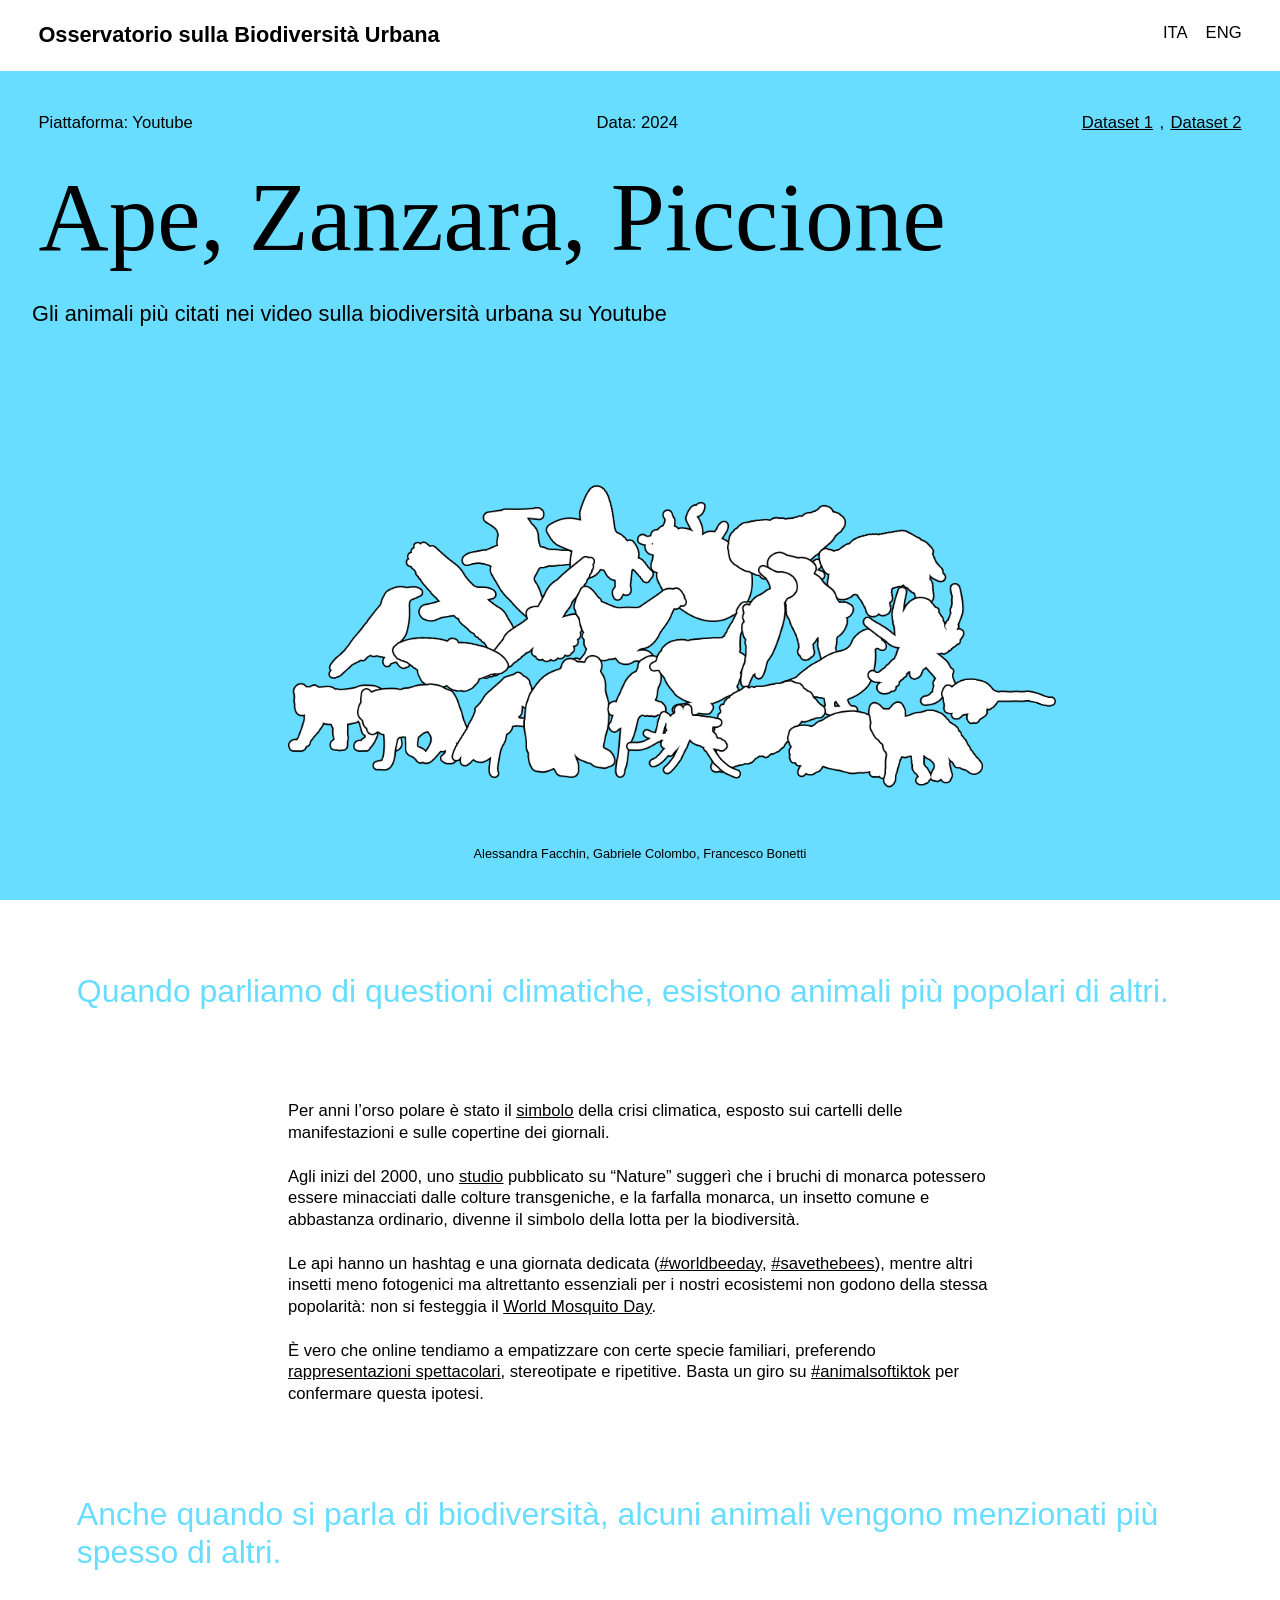
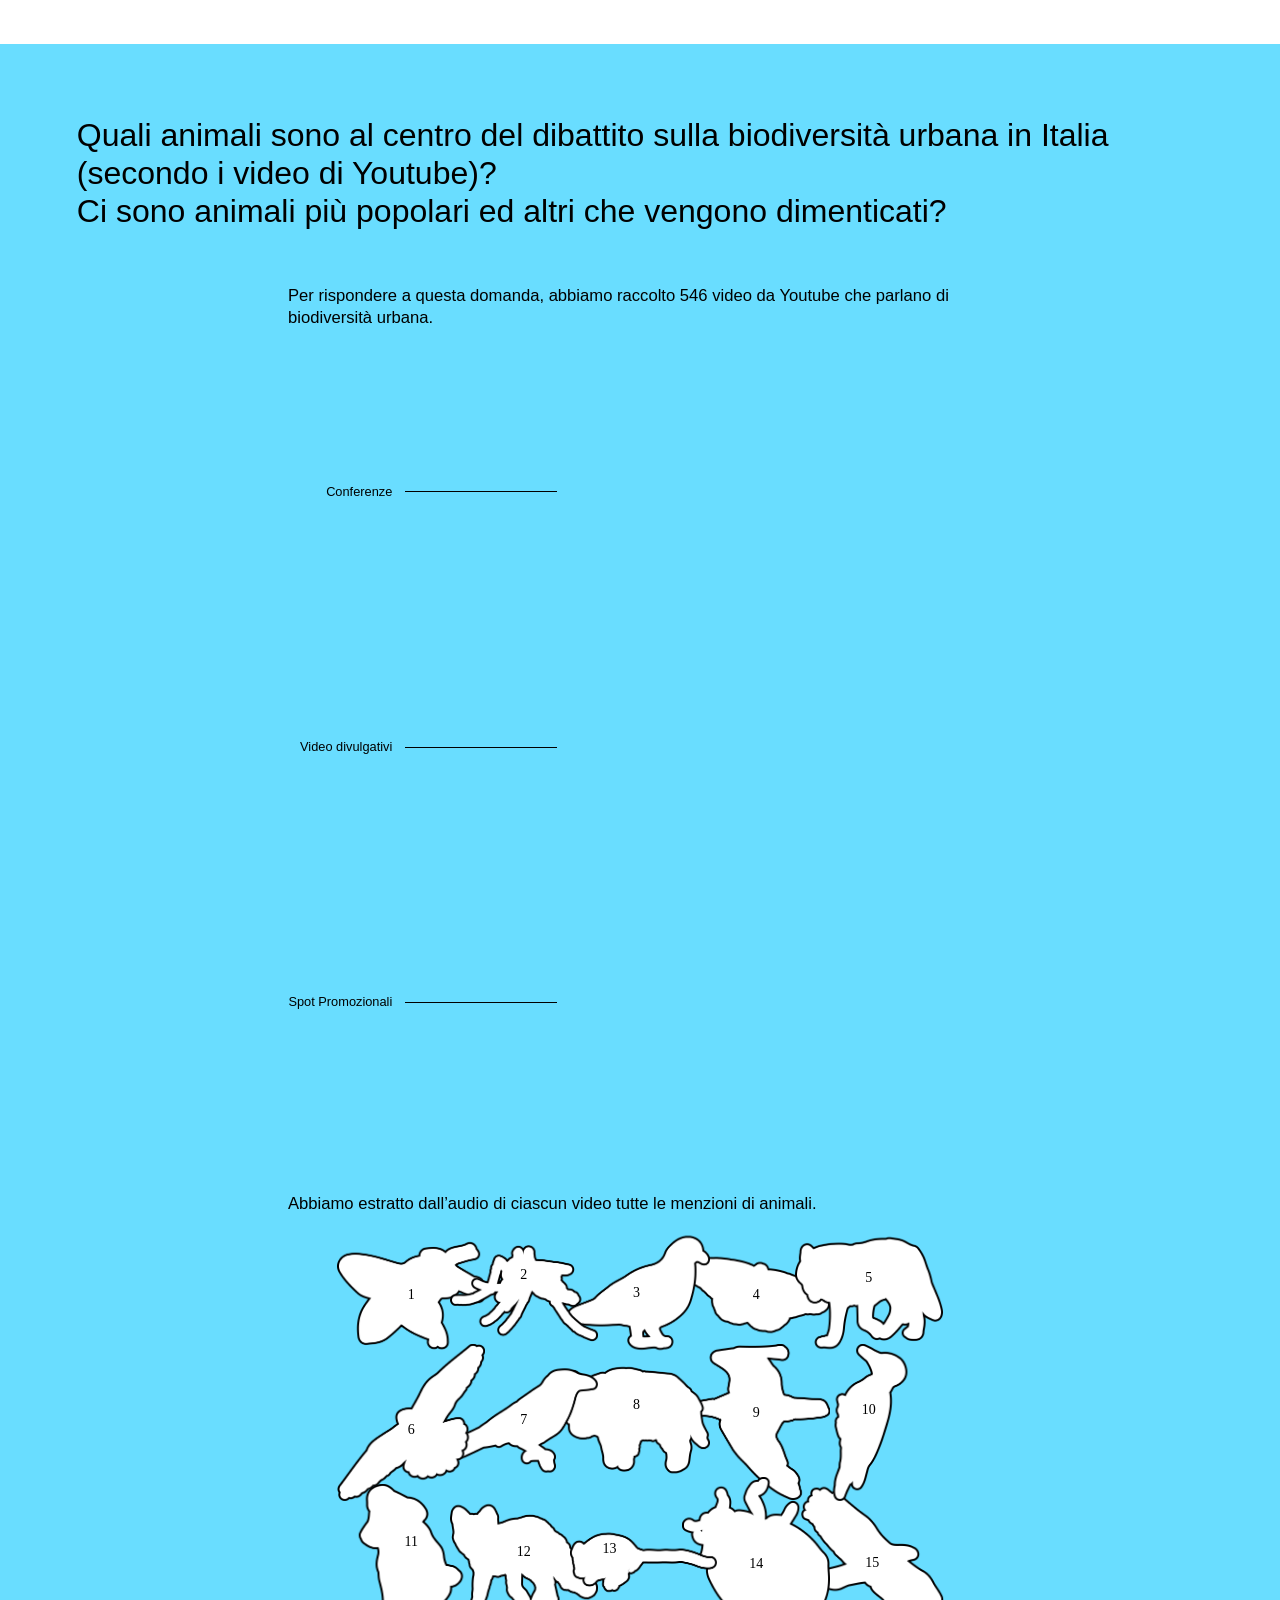
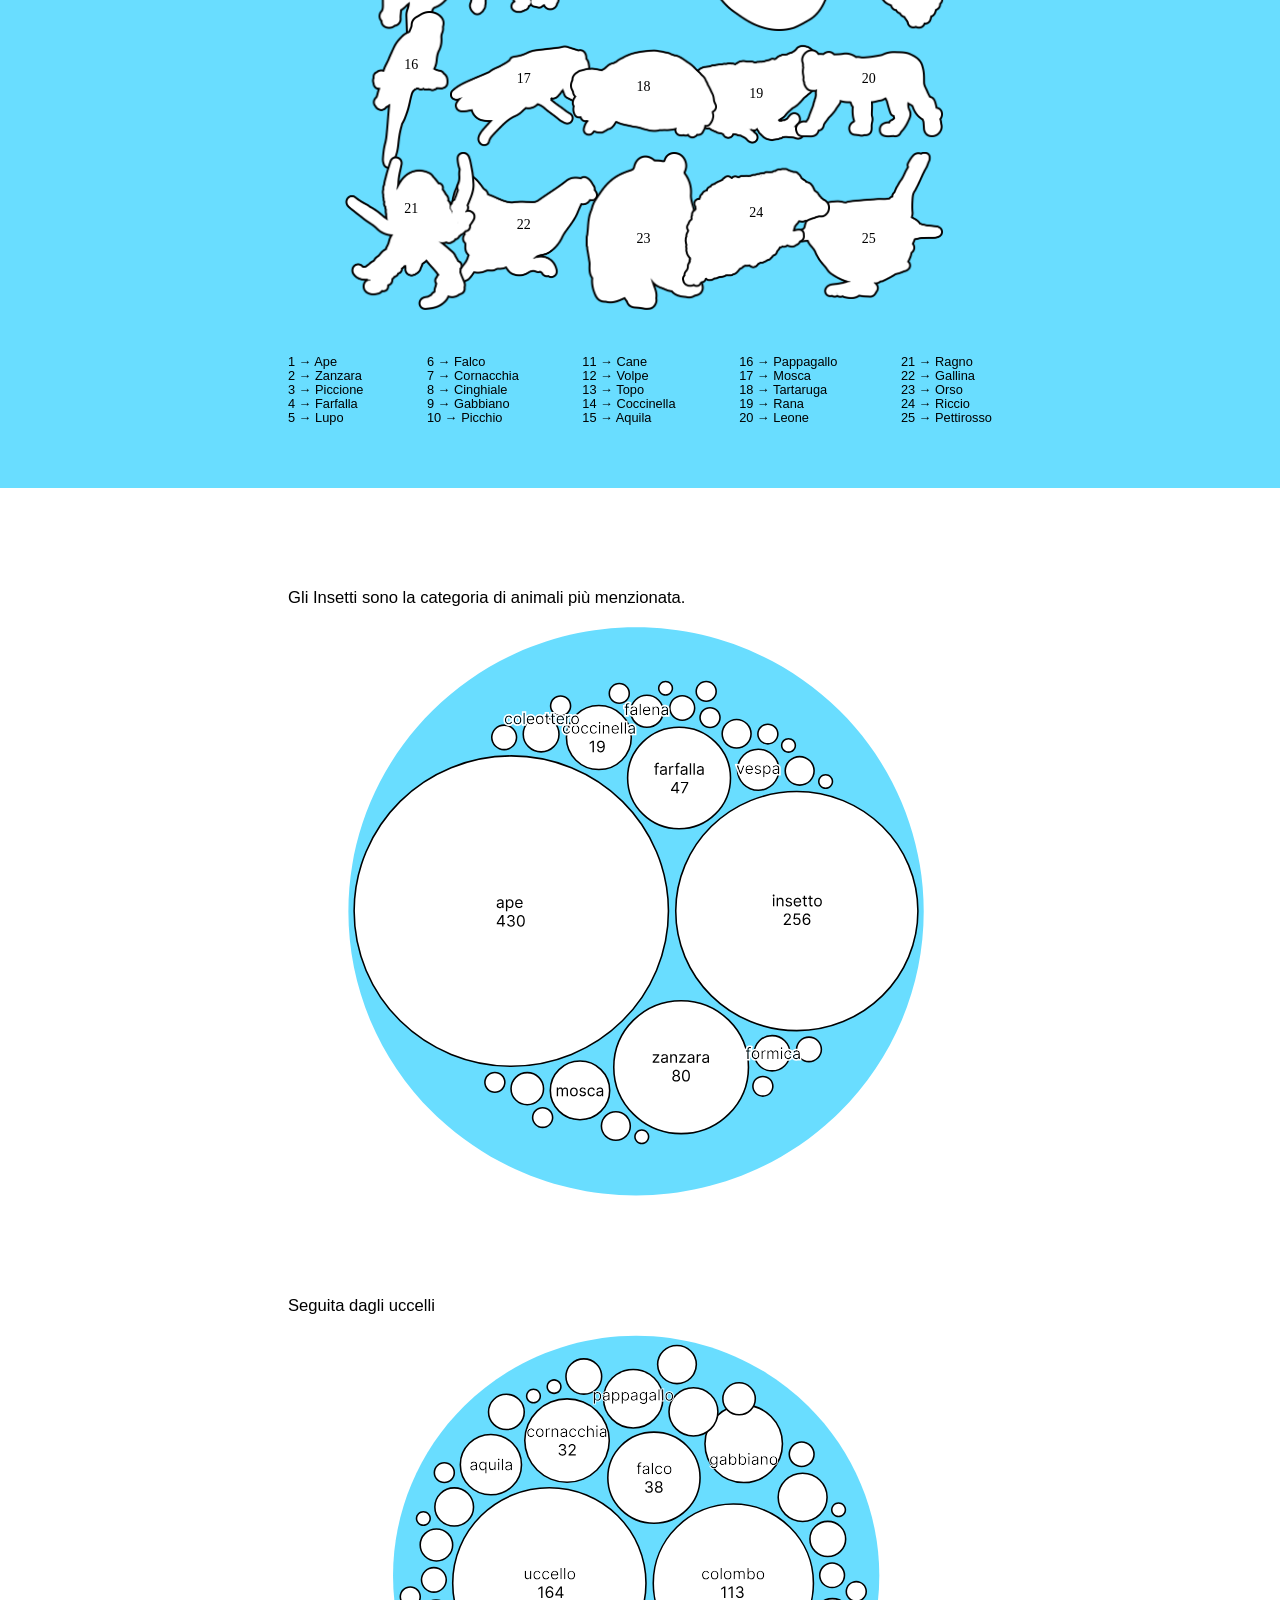
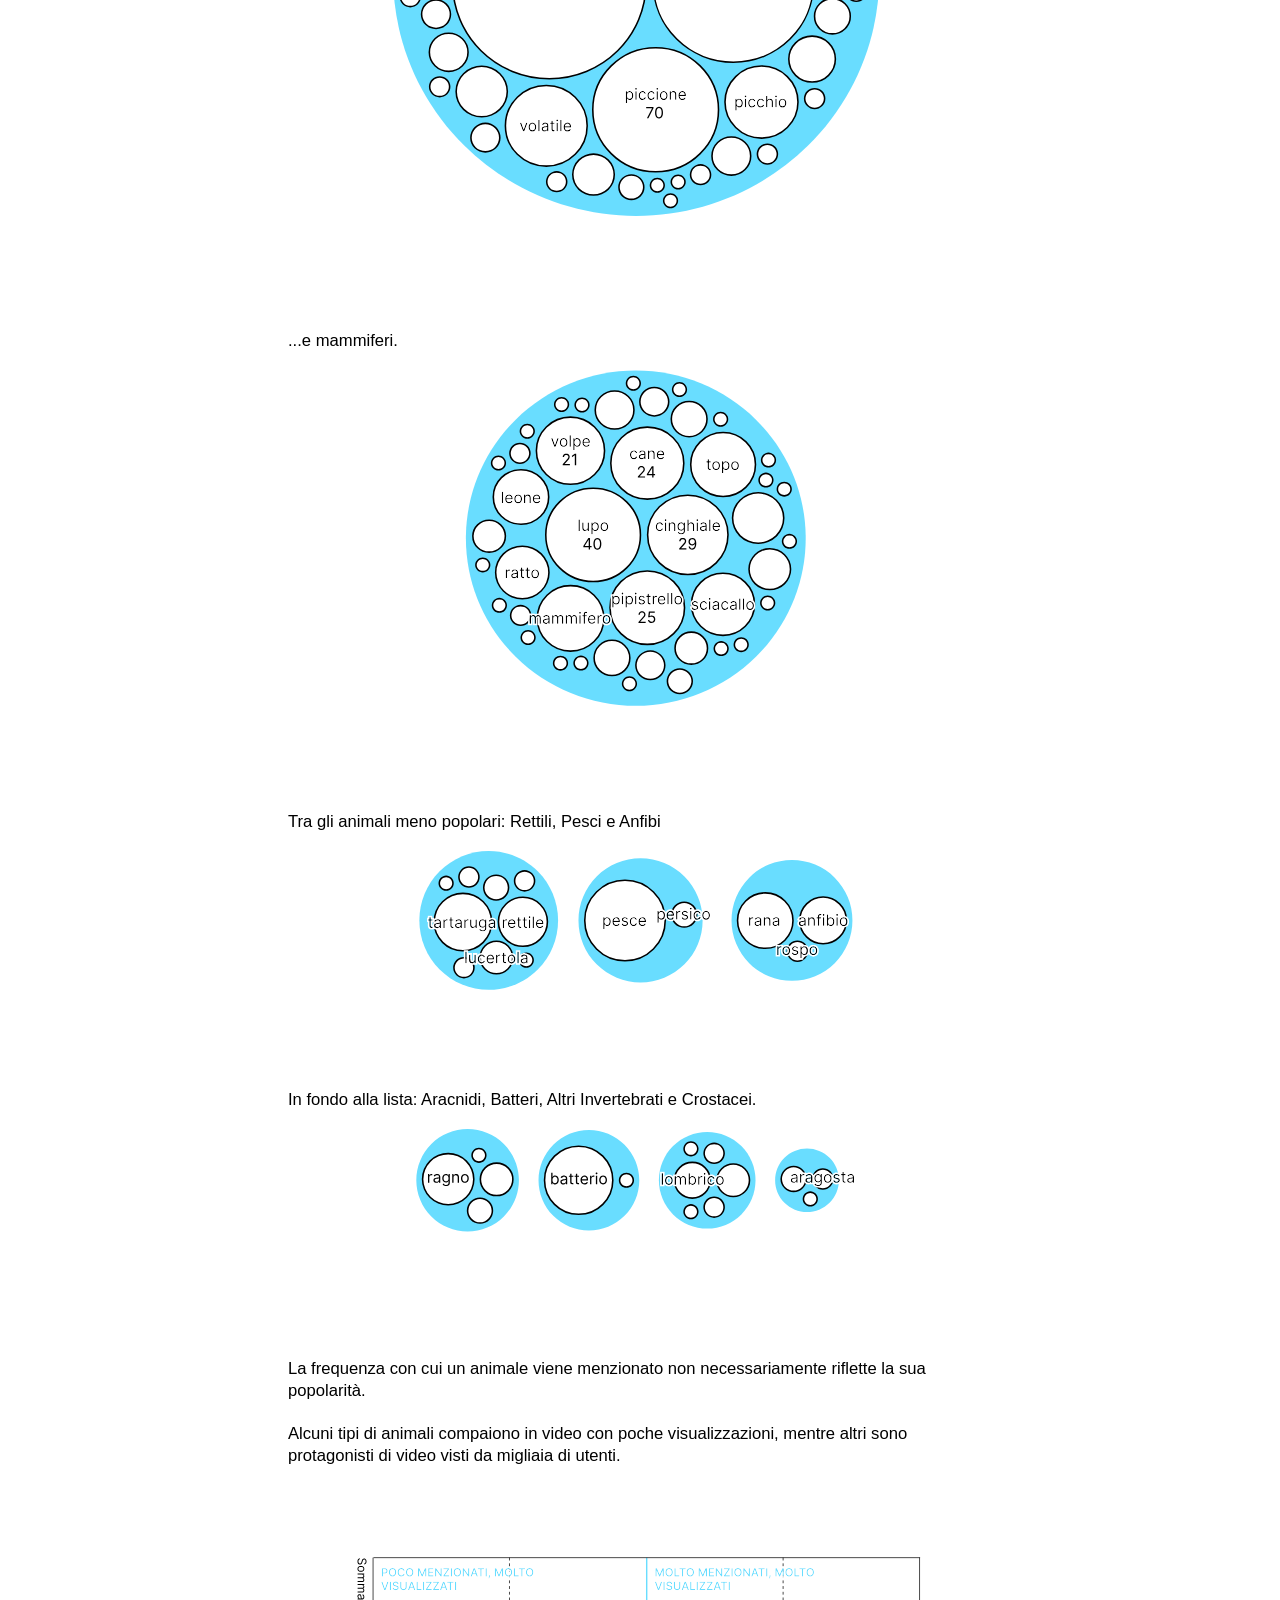
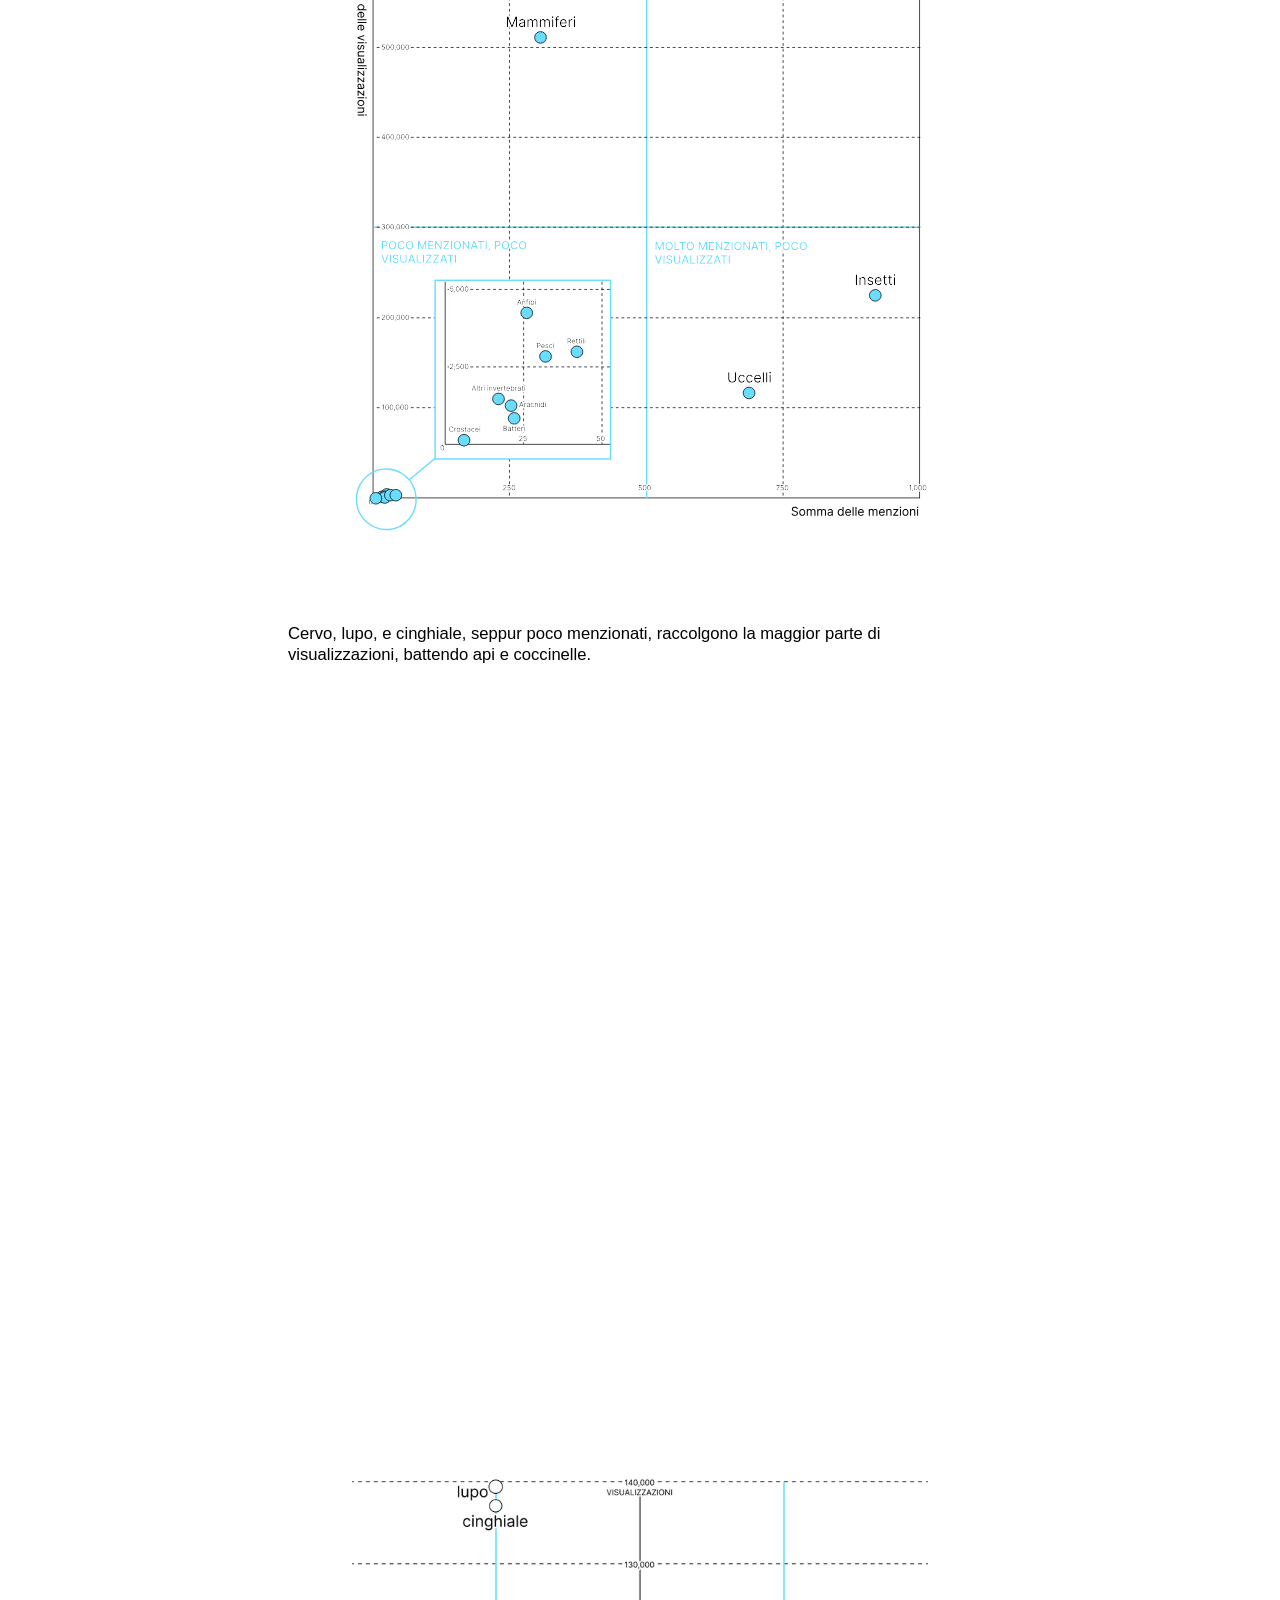
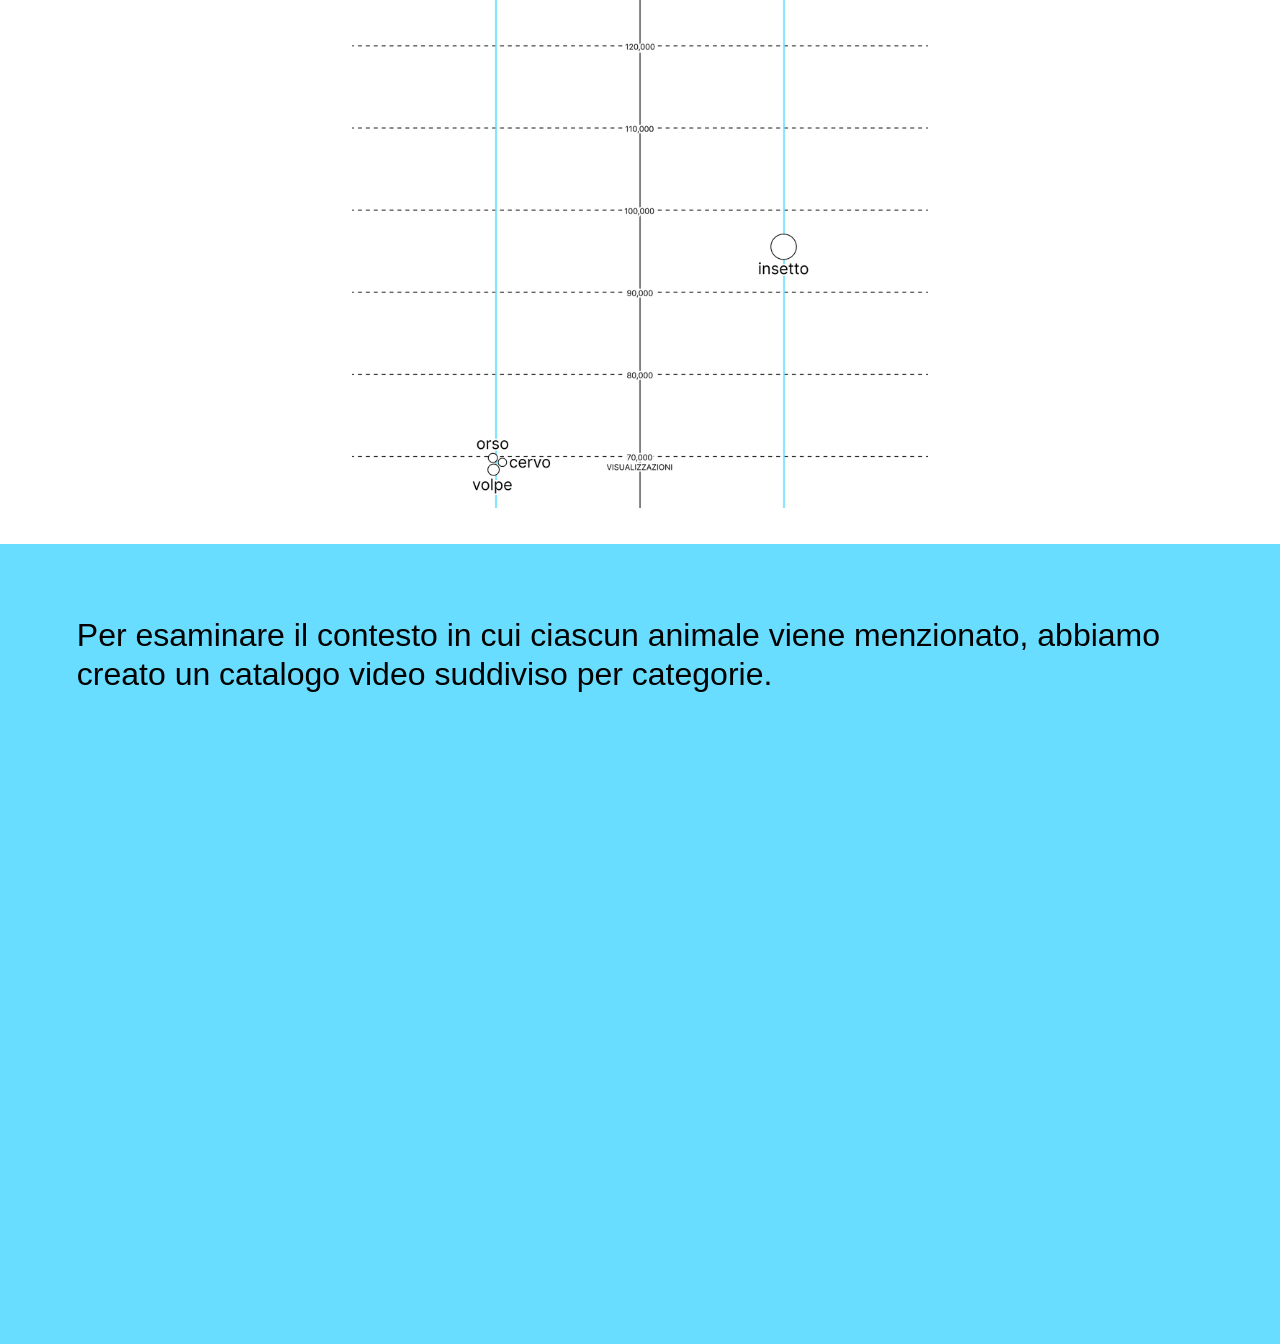
==== commit 2607d6f4: "reformatted code" ====
--- a/ape-zanzara-piccione.html
+++ b/ape-zanzara-piccione.html
@@ -1,384 +1,2125 @@
 <!DOCTYPE html>
-<!-- Last Published: Fri Apr 04 2025 14:49:00 GMT+0000 (Coordinated Universal Time) --><html data-wf-domain="obu---osservatorio-sulla-biodiversita-u.webflow.io" data-wf-page="674f67d8c2c80e89129628b1" data-wf-site="674f332340808fa363078766" lang="it"><head><meta charset="utf-8"/><title>Ape, Zanzara, Piccione - OBU</title><meta content="Osservatorio sulla Biodiversità Urbana" name="description"/><meta content="Ape, Zanzara, Piccione - OBU" property="og:title"/><meta content="Osservatorio sulla Biodiversità Urbana" property="og:description"/><meta content="Ape, Zanzara, Piccione - OBU" property="twitter:title"/><meta content="Osservatorio sulla Biodiversità Urbana" property="twitter:description"/><meta content="website" property="og:type"/><meta content="summary_large_image" name="twitter:card"/><meta content="width=device-width, initial-scale=1" name="viewport"/><link href="external/cdn.prod.website-files.com/674f332340808fa363078766/css/obu---osservatorio-sulla-biodiversita-u.ac422a439.css" rel="stylesheet" type="text/css"/><link href="https://fonts.googleapis.com" rel="preconnect"/><link crossorigin="anonymous" href="https://fonts.gstatic.com" rel="preconnect"/><script src="https://ajax.googleapis.com/ajax/libs/webfont/1.6.26/webfont.js" type="text/javascript"></script><script type="text/javascript">WebFont.load({  google: {    families: ["Inter:100,200,300,regular,500,600,700,800,900,100italic,200italic,300italic,italic,500italic,600italic,700italic,800italic,900italic"]  }});</script><script type="text/javascript">!function(o,c){var n=c.documentElement,t=" w-mod-";n.className+=t+"js",("ontouchstart"in o||o.DocumentTouch&&c instanceof DocumentTouch)&&(n.className+=t+"touch")}(window,document);</script><link href="external/cdn.prod.website-files.com/674f332340808fa363078766/677eab29d6843856991d6e96_FavIcon.svg" rel="shortcut icon" type="image/x-icon"/><link href="external/cdn.prod.website-files.com/674f332340808fa363078766/677ba635aa3bb999dae99106_FavIcon2.png" rel="apple-touch-icon"/></head><body><div class="navbar strokeazzurro"><div class="navbarmain"><a class="homepage" href="index.html">Osservatorio sulla Biodiversità Urbana</a></div><div class="lingua" id="w-node-c13f8b85-ac6a-d33d-e54b-5ef7d6aa93a9-129628b1"><a aria-current="page" class="link-block-4 w-inline-block w--current" href="ape-zanzara-piccione.html"><div class="switchlingua">ITA</div></a><a class="link-block-3 w-inline-block" href="bee-mosquito-pidgeon.html"><div class="switchlingua">ENG</div></a></div></div><div class="sectionintro azzurro"><div class="intro-info"><div class="info-intro">Piattaforma: Youtube</div><div class="info-intro">Data: 2024</div><div class="info-intro"><a class="link-8" href="https://zenodo.org/records/14811415?token=eyJhbGciOiJIUzUxMiJ9.eyJpZCI6IjE3NDAyOWE3LWU3ODUtNGMxMC1iNzcxLTJkMmNhYjhiYWYxZiIsImRhdGEiOnt9LCJyYW5kb20iOiJmN2U1ZjRkMjNiZWEyZTNkMzgyYWE0YjA1N2RmMTJhZSJ9.dUGWfInb9FGatQW214r-wktnlb5e5gvfpy_1IhkVR6cFUgupJUmk-n9gEgU1q44IDgbp-rGjkcBtHCrRf86zgw" target="_blank">Dataset 1</a>,<a class="link-4" href="https://zenodo.org/records/14811453?token=eyJhbGciOiJIUzUxMiJ9.eyJpZCI6ImVkYTg5NDYzLWNjNzMtNGJlMi1iNjlhLWQyZWUwYWNhMzk1NCIsImRhdGEiOnt9LCJyYW5kb20iOiJlZTdjYzEwOTA3YzQzNmViZmE5NjRmODA4NTIxZjEwMSJ9.GEtWb40XLHJLvIMvBGbJOteA-TyiDTDMUfawqqNt-A-CP8jan9Vb2pshcnfO7Trz4MjpgGVvz365jf1XBIAmDQ">Dataset 2</a></div></div><div class="intro-titolo">Ape, Zanzara, Piccione</div><div class="intro-sottotitolo">Gli animali più citati nei video sulla biodiversità urbana su Youtube</div><div class="imgeautori"><div class="div-block-17"><div class="code-embed-3 w-embed" id="container"><div class="container">
-<!-- <img src="assets/Ref.png" style="width: 100%; height: auto; "> -->
-<div class="sagoma" style="top: 7svh; left: 14%; transform: rotate(1deg); width: 17%; height: auto;">
-<img alt="Aquila" class="normal" src="external/cdn.prod.website-files.com/674f332340808fa363078766/67a2b82441dedb3bb19ba8b6_AquilaDefault.png"/>
-<img alt="Aquila Hover" class="hover" src="external/cdn.prod.website-files.com/674f332340808fa363078766/67a2b82361fd7557233e4e4a_AquilaHover.png"/>
-</div>
-<div class="sagoma" style="top: 4.5svh; left: 22.5%; transform: rotate(0deg); width: 15%; height: auto;">
-<img alt="Gabbiano" class="normal" src="external/cdn.prod.website-files.com/674f332340808fa363078766/67a2b827ef540fecba31af84_GabbianoDefault.png"/>
-<img alt="Gabbiano Hover" class="hover" src="external/cdn.prod.website-files.com/674f332340808fa363078766/67a2b81bf91b83b09996a34a_GabbianoHover.png"/>
-</div>
-<div class="sagoma" style="top: 6.5svh; left: 39%; transform: rotate(65deg); width: 15%; height: auto;">
-<img alt="Ape" class="normal" src="external/cdn.prod.website-files.com/674f332340808fa363078766/67a2b82589d6c2f6cbca466c_ApeDefault.png"/>
-<img alt="Ape Hover" class="hover" src="external/cdn.prod.website-files.com/674f332340808fa363078766/67a2b8249ae4544f9d6a39e1_ApeHover.png"/>
-</div>
-<div class="sagoma" style="top: 4svh; left: 45.5%; width: 15%; height: auto;">
-<img alt="Coccinella" class="normal" src="external/cdn.prod.website-files.com/674f332340808fa363078766/67a2b820466e071f14c6319b_CoccinellaDefault.png"/>
-<img alt="Coccinella Hover" class="hover" src="external/cdn.prod.website-files.com/674f332340808fa363078766/67a2b81f69a659aeb30015d1_CoccinellaHover.png"/>
-</div>
-<div class="sagoma" style="top: 2.5svh; left: 57.2%; transform: rotate(0deg); width: 15.5%; height: auto;">
-<img alt="Rana" class="normal" src="external/cdn.prod.website-files.com/674f332340808fa363078766/67a2b80cc38015985d860665_RanaDefault.png"/>
-<img alt="Rana Hover" class="hover" src="external/cdn.prod.website-files.com/674f332340808fa363078766/67a2b8124d0920e7ed18a131_RanaHover.png"/>
-</div>
-<div class="sagoma" style="top: 6svh; left: 68%; transform: rotate(-15deg); width: 15.5%; height: auto;">
-<img alt="Cinghiale" class="normal" src="external/cdn.prod.website-files.com/674f332340808fa363078766/67a2b82188f60c188bb53cb9_CinghialeDefault.png"/>
-<img alt="Cinghiale Hover" class="hover" src="external/cdn.prod.website-files.com/674f332340808fa363078766/67a2b8219ac35cca0ce13a09_CinghialeHover.png"/>
-</div>
-<div class="sagoma" style="top: 13svh; left: 2%; transform: rotate(-17deg); width: 15%; height: auto;">
-<img alt="Cornacchia" class="normal" src="external/cdn.prod.website-files.com/674f332340808fa363078766/67a2b81f0a43cc8cb4adbb3b_CornacchiaDefault.png"/>
-<img alt="Cornacchia Hover" class="hover" src="external/cdn.prod.website-files.com/674f332340808fa363078766/67a2b81e945c7bff3da9aa42_CornacchiaHover.png"/>
-</div>
-<div class="sagoma" style="top: 10svh; left: 25%; transform: rotate(0deg); width: 15%; height: auto;">
-<img alt="Falco" class="normal" src="external/cdn.prod.website-files.com/674f332340808fa363078766/67a2b81d8470e6a50cc649c4_FalcoDefault.png"/>
-<img alt="Falco Hover" class="hover" src="external/cdn.prod.website-files.com/674f332340808fa363078766/67a2b81d53b6436b0f3006f8_FalcoHover.png"/>
-</div>
-<div class="sagoma" style="top: 16svh; left: 13%; transform: rotate(-6deg); width: 15%; height: auto;">
-<img alt="Farfalla" class="normal" src="external/cdn.prod.website-files.com/674f332340808fa363078766/67a2b81cd1037d69efddc2ba_FarfallaDefault.png"/>
-<img alt="Farfalla Hover" class="hover" src="external/cdn.prod.website-files.com/674f332340808fa363078766/67a2b82613fbafaa82f3f242_FarfallaHover.png"/>
-</div>
-<div class="sagoma" style="top: 9svh; left: 59%; transform: rotate(-13deg); width: 15%; height: auto;">
-<img alt="Cane" class="normal" src="external/cdn.prod.website-files.com/674f332340808fa363078766/67a2b823f91b83b09996aa45_CaneDefault.png"/>
-<img alt="Cane Hover" class="hover" src="external/cdn.prod.website-files.com/674f332340808fa363078766/67a2b822949324ec8bf62bf0_CaneHover.png"/>
-</div>
-<div class="sagoma" style="top: 12svh; left: 37%; transform: rotate(0deg); width: 15%; height: auto;">
-<img alt="Gallina" class="normal" src="external/cdn.prod.website-files.com/674f332340808fa363078766/67a2b819b7b00d3edfc5a268_GallinaDefault.png"/>
-<img alt="Gallina Hover" class="hover" src="external/cdn.prod.website-files.com/674f332340808fa363078766/67a2b81c05f558ddb7ddb380_GallinaHover.png"/>
-</div>
-<div class="sagoma" style="top: 22svh; left: 0%; transform: rotate(0deg); width: 15%; height: auto;">
-<img alt="Leone" class="normal" src="external/cdn.prod.website-files.com/674f332340808fa363078766/67a2b8196026012a1bd75369_LeoneDefault.png"/>
-<img alt="Leone Hover" class="hover" src="external/cdn.prod.website-files.com/674f332340808fa363078766/67a2b8189ae4544f9d6a32c9_LeoneHover.png"/>
-</div>
-<div class="sagoma" style="top: 23svh; left: 9%; transform: rotate(0deg); width: 15%; height: auto;">
-<img alt="Lupo" class="normal" src="external/cdn.prod.website-files.com/674f332340808fa363078766/67a2b817d1037d69efddbf4e_LupoDefault.png"/>
-<img alt="Lupo Hover" class="hover" src="external/cdn.prod.website-files.com/674f332340808fa363078766/67a2b81b13fbafaa82f3e6e3_LupoHover.png"/>
-</div>
-<div class="sagoma" style="top: 24svh; left: 16%; transform: rotate(-35deg); width: 15%; height: auto;">
-<img alt="Mosca" class="normal" src="external/cdn.prod.website-files.com/674f332340808fa363078766/67a2b8189ae4544f9d6a32a7_MoscaDefault.png"/>
-<img alt="Mosca Hover" class="hover" src="external/cdn.prod.website-files.com/674f332340808fa363078766/67a2b8174a41f9ede00fb1dc_MoscaHover.png"/>
-</div>
-<div class="sagoma" style="top: 21svh; left: 29%; transform: rotate(0deg); width: 15%; height: auto;">
-<img alt="Orso" class="normal" src="external/cdn.prod.website-files.com/674f332340808fa363078766/67a2b8165e4bb3425fe80d26_OrsoDefault.png"/>
-<img alt="Orso Hover" class="hover" src="external/cdn.prod.website-files.com/674f332340808fa363078766/67a2b8268061507df656f9fd_OrsoHover.png"/>
-</div>
-<div class="sagoma" style="top: 21svh; left: 38%; transform: rotate(0deg); width: 15%; height: auto;">
-<img alt="Pappagallo" class="normal" src="external/cdn.prod.website-files.com/674f332340808fa363078766/67a2b81605f558ddb7dda122_PappagalloDefault.png"/>
-<img alt="Pappagallo Hover" class="hover" src="external/cdn.prod.website-files.com/674f332340808fa363078766/67a2b8151ad90e750be477f0_PappagalloHover.png"/>
-</div>
-<div class="sagoma" style="top: 15svh; left: 47%; transform: rotate(0deg); width: 15%; height: auto;">
-<img alt="Pettirosso" class="normal" src="external/cdn.prod.website-files.com/674f332340808fa363078766/67a2b8154d0920e7ed18a567_PettirossoDefault.png"/>
-<img alt="Pettirosso Hover" class="hover" src="external/cdn.prod.website-files.com/674f332340808fa363078766/67a2b81441dedb3bb19b92e5_PettirossoHover.png"/>
-</div>
-<div class="sagoma" style="top: 11svh; left: 55%; transform: rotate(0deg); width: 15%; height: auto;">
-<img alt="Picchio" class="normal" src="external/cdn.prod.website-files.com/674f332340808fa363078766/67a2b814daf487a8424bacd5_PicchioDefault.png"/>
-<img alt="Picchio Hover" class="hover" src="external/cdn.prod.website-files.com/674f332340808fa363078766/67a2b813544b2ff1622f8b01_PicchioHover.png"/>
-</div>
-<div class="sagoma" style="top: 17svh; left: 63%; transform: rotate(0deg); width: 15%; height: auto;">
-<img alt="Piccione" class="normal" src="external/cdn.prod.website-files.com/674f332340808fa363078766/67a2b80df676c32e4c2618f2_PiccioneDefault.png"/>
-<img alt="Piccione Hover" class="hover" src="external/cdn.prod.website-files.com/674f332340808fa363078766/67a2b8139ac35cca0ce11c13_PiccioneHover.png"/>
-</div>
-<div class="sagoma" style="top: 13svh; left: 74%; transform: rotate(0deg); width: 15%; height: auto;">
-<img alt="Ragno" class="normal" src="external/cdn.prod.website-files.com/674f332340808fa363078766/67a2b80d61fd7557233e3bd9_RagnoDefault.png"/>
-<img alt="Ragno Hover" class="hover" src="external/cdn.prod.website-files.com/674f332340808fa363078766/67a2b811b660a2f3b961f305_RagnoHover.png"/>
-</div>
-<div class="sagoma" style="top: 23svh; left: 55%; transform: rotate(0deg); width: 15%; height: auto;">
-<img alt="Riccio" class="normal" src="external/cdn.prod.website-files.com/674f332340808fa363078766/67a2b80b6026012a1bd73fe5_RiccioDefault.png"/>
-<img alt="Riccio Hover" class="hover" src="external/cdn.prod.website-files.com/674f332340808fa363078766/67a2b8129cd27a7d6cbca648_RiccioHover.png"/>
-</div>
-<div class="sagoma" style="top: 25svh; left: 65%; transform: rotate(0deg); width: 15%; height: auto;">
-<img alt="Tartaruga" class="normal" src="external/cdn.prod.website-files.com/674f332340808fa363078766/67a2b80b88f60c188bb50c8a_TartarugaDefault.png"/>
-<img alt="Tartaruga Hover" class="hover" src="external/cdn.prod.website-files.com/674f332340808fa363078766/67a2b810466e071f14c614ac_TartarugaHover.png"/>
-</div>
-<div class="sagoma" style="top: 20svh; left: 85%; transform: rotate(0deg); width: 15%; height: auto;">
-<img alt="Topo" class="normal" src="external/cdn.prod.website-files.com/674f332340808fa363078766/67a2b80b61fd7557233e39e6_TopoDefault.png"/>
-<img alt="Topo Hover" class="hover" src="external/cdn.prod.website-files.com/674f332340808fa363078766/67a2b80f41dedb3bb19b84c5_TopoHover.png"/>
-</div>
-<div class="sagoma" style="top: 25svh; left: 75.5%; transform: rotate(0deg); width: 15%; height: auto;">
-<img alt="Volpe" class="normal" src="external/cdn.prod.website-files.com/674f332340808fa363078766/67a2b80bf91b83b099968c76_VolpeDefault.png"/>
-<img alt="Volpe Hover" class="hover" src="external/cdn.prod.website-files.com/674f332340808fa363078766/67a2b8114a41f9ede00faae3_VolpeHover.png"/>
-</div>
-<div class="sagoma" style="top: 24.5svh; left: 44%; transform: rotate(0deg); width: 15%; height: auto;">
-<img alt="Zanzara" class="normal" src="external/cdn.prod.website-files.com/674f332340808fa363078766/67a2b80f613792faf528b356_ZanzaraDefault.png"/>
-<img alt="Zanzara Hover" class="hover" src="external/cdn.prod.website-files.com/674f332340808fa363078766/67a2b810750abb52ed59cc23_ZanzaraHover.png"/>
-</div>
-</div>
-<style>
+<!-- Last Published: Fri Apr 04 2025 14:49:00 GMT+0000 (Coordinated Universal Time) -->
+<html
+  data-wf-domain="obu---osservatorio-sulla-biodiversita-u.webflow.io"
+  data-wf-page="674f67d8c2c80e89129628b1"
+  data-wf-site="674f332340808fa363078766"
+  lang="it"
+>
+  <head>
+    <meta charset="utf-8" />
+    <title>Ape, Zanzara, Piccione - OBU</title>
+    <meta content="Osservatorio sulla Biodiversità Urbana" name="description" />
+    <meta content="Ape, Zanzara, Piccione - OBU" property="og:title" />
+    <meta
+      content="Osservatorio sulla Biodiversità Urbana"
+      property="og:description"
+    />
+    <meta content="Ape, Zanzara, Piccione - OBU" property="twitter:title" />
+    <meta
+      content="Osservatorio sulla Biodiversità Urbana"
+      property="twitter:description"
+    />
+    <meta content="website" property="og:type" />
+    <meta content="summary_large_image" name="twitter:card" />
+    <meta content="width=device-width, initial-scale=1" name="viewport" />
+    <link
+      href="external/cdn.prod.website-files.com/674f332340808fa363078766/css/obu---osservatorio-sulla-biodiversita-u.ac422a439.css"
+      rel="stylesheet"
+      type="text/css"
+    />
+    <link href="https://fonts.googleapis.com" rel="preconnect" />
+    <link
+      crossorigin="anonymous"
+      href="https://fonts.gstatic.com"
+      rel="preconnect"
+    />
+    <script
+      src="https://ajax.googleapis.com/ajax/libs/webfont/1.6.26/webfont.js"
+      type="text/javascript"
+    ></script>
+    <script type="text/javascript">
+      WebFont.load({
+        google: {
+          families: [
+            "Inter:100,200,300,regular,500,600,700,800,900,100italic,200italic,300italic,italic,500italic,600italic,700italic,800italic,900italic",
+          ],
+        },
+      });
+    </script>
+    <script type="text/javascript">
+      !(function (o, c) {
+        var n = c.documentElement,
+          t = " w-mod-";
+        (n.className += t + "js"),
+          ("ontouchstart" in o ||
+            (o.DocumentTouch && c instanceof DocumentTouch)) &&
+            (n.className += t + "touch");
+      })(window, document);
+    </script>
+    <link
+      href="external/cdn.prod.website-files.com/674f332340808fa363078766/677eab29d6843856991d6e96_FavIcon.svg"
+      rel="shortcut icon"
+      type="image/x-icon"
+    />
+    <link
+      href="external/cdn.prod.website-files.com/674f332340808fa363078766/677ba635aa3bb999dae99106_FavIcon2.png"
+      rel="apple-touch-icon"
+    />
+  </head>
+  <body>
+    <div class="navbar strokeazzurro">
+      <div class="navbarmain">
+        <a class="homepage" href="index.html"
+          >Osservatorio sulla Biodiversità Urbana</a
+        >
+      </div>
+      <div
+        class="lingua"
+        id="w-node-c13f8b85-ac6a-d33d-e54b-5ef7d6aa93a9-129628b1"
+      >
+        <a
+          aria-current="page"
+          class="link-block-4 w-inline-block w--current"
+          href="ape-zanzara-piccione.html"
+          ><div class="switchlingua">ITA</div></a
+        ><a class="link-block-3 w-inline-block" href="bee-mosquito-pidgeon.html"
+          ><div class="switchlingua">ENG</div></a
+        >
+      </div>
+    </div>
+    <div class="sectionintro azzurro">
+      <div class="intro-info">
+        <div class="info-intro">Piattaforma: Youtube</div>
+        <div class="info-intro">Data: 2024</div>
+        <div class="info-intro">
+          <a
+            class="link-8"
+            href="https://zenodo.org/records/14811415?token=eyJhbGciOiJIUzUxMiJ9.eyJpZCI6IjE3NDAyOWE3LWU3ODUtNGMxMC1iNzcxLTJkMmNhYjhiYWYxZiIsImRhdGEiOnt9LCJyYW5kb20iOiJmN2U1ZjRkMjNiZWEyZTNkMzgyYWE0YjA1N2RmMTJhZSJ9.dUGWfInb9FGatQW214r-wktnlb5e5gvfpy_1IhkVR6cFUgupJUmk-n9gEgU1q44IDgbp-rGjkcBtHCrRf86zgw"
+            target="_blank"
+            >Dataset 1</a
+          >,<a
+            class="link-4"
+            href="https://zenodo.org/records/14811453?token=eyJhbGciOiJIUzUxMiJ9.eyJpZCI6ImVkYTg5NDYzLWNjNzMtNGJlMi1iNjlhLWQyZWUwYWNhMzk1NCIsImRhdGEiOnt9LCJyYW5kb20iOiJlZTdjYzEwOTA3YzQzNmViZmE5NjRmODA4NTIxZjEwMSJ9.GEtWb40XLHJLvIMvBGbJOteA-TyiDTDMUfawqqNt-A-CP8jan9Vb2pshcnfO7Trz4MjpgGVvz365jf1XBIAmDQ"
+            >Dataset 2</a
+          >
+        </div>
+      </div>
+      <div class="intro-titolo">Ape, Zanzara, Piccione</div>
+      <div class="intro-sottotitolo">
+        Gli animali più citati nei video sulla biodiversità urbana su Youtube
+      </div>
+      <div class="imgeautori">
+        <div class="div-block-17">
+          <div class="code-embed-3 w-embed" id="container">
+            <div class="container">
+              <!-- <img src="assets/Ref.png" style="width: 100%; height: auto; "> -->
+              <div
+                class="sagoma"
+                style="
+                  top: 7svh;
+                  left: 14%;
+                  transform: rotate(1deg);
+                  width: 17%;
+                  height: auto;
+                "
+              >
+                <img
+                  alt="Aquila"
+                  class="normal"
+                  src="external/cdn.prod.website-files.com/674f332340808fa363078766/67a2b82441dedb3bb19ba8b6_AquilaDefault.png"
+                />
+                <img
+                  alt="Aquila Hover"
+                  class="hover"
+                  src="external/cdn.prod.website-files.com/674f332340808fa363078766/67a2b82361fd7557233e4e4a_AquilaHover.png"
+                />
+              </div>
+              <div
+                class="sagoma"
+                style="
+                  top: 4.5svh;
+                  left: 22.5%;
+                  transform: rotate(0deg);
+                  width: 15%;
+                  height: auto;
+                "
+              >
+                <img
+                  alt="Gabbiano"
+                  class="normal"
+                  src="external/cdn.prod.website-files.com/674f332340808fa363078766/67a2b827ef540fecba31af84_GabbianoDefault.png"
+                />
+                <img
+                  alt="Gabbiano Hover"
+                  class="hover"
+                  src="external/cdn.prod.website-files.com/674f332340808fa363078766/67a2b81bf91b83b09996a34a_GabbianoHover.png"
+                />
+              </div>
+              <div
+                class="sagoma"
+                style="
+                  top: 6.5svh;
+                  left: 39%;
+                  transform: rotate(65deg);
+                  width: 15%;
+                  height: auto;
+                "
+              >
+                <img
+                  alt="Ape"
+                  class="normal"
+                  src="external/cdn.prod.website-files.com/674f332340808fa363078766/67a2b82589d6c2f6cbca466c_ApeDefault.png"
+                />
+                <img
+                  alt="Ape Hover"
+                  class="hover"
+                  src="external/cdn.prod.website-files.com/674f332340808fa363078766/67a2b8249ae4544f9d6a39e1_ApeHover.png"
+                />
+              </div>
+              <div
+                class="sagoma"
+                style="top: 4svh; left: 45.5%; width: 15%; height: auto"
+              >
+                <img
+                  alt="Coccinella"
+                  class="normal"
+                  src="external/cdn.prod.website-files.com/674f332340808fa363078766/67a2b820466e071f14c6319b_CoccinellaDefault.png"
+                />
+                <img
+                  alt="Coccinella Hover"
+                  class="hover"
+                  src="external/cdn.prod.website-files.com/674f332340808fa363078766/67a2b81f69a659aeb30015d1_CoccinellaHover.png"
+                />
+              </div>
+              <div
+                class="sagoma"
+                style="
+                  top: 2.5svh;
+                  left: 57.2%;
+                  transform: rotate(0deg);
+                  width: 15.5%;
+                  height: auto;
+                "
+              >
+                <img
+                  alt="Rana"
+                  class="normal"
+                  src="external/cdn.prod.website-files.com/674f332340808fa363078766/67a2b80cc38015985d860665_RanaDefault.png"
+                />
+                <img
+                  alt="Rana Hover"
+                  class="hover"
+                  src="external/cdn.prod.website-files.com/674f332340808fa363078766/67a2b8124d0920e7ed18a131_RanaHover.png"
+                />
+              </div>
+              <div
+                class="sagoma"
+                style="
+                  top: 6svh;
+                  left: 68%;
+                  transform: rotate(-15deg);
+                  width: 15.5%;
+                  height: auto;
+                "
+              >
+                <img
+                  alt="Cinghiale"
+                  class="normal"
+                  src="external/cdn.prod.website-files.com/674f332340808fa363078766/67a2b82188f60c188bb53cb9_CinghialeDefault.png"
+                />
+                <img
+                  alt="Cinghiale Hover"
+                  class="hover"
+                  src="external/cdn.prod.website-files.com/674f332340808fa363078766/67a2b8219ac35cca0ce13a09_CinghialeHover.png"
+                />
+              </div>
+              <div
+                class="sagoma"
+                style="
+                  top: 13svh;
+                  left: 2%;
+                  transform: rotate(-17deg);
+                  width: 15%;
+                  height: auto;
+                "
+              >
+                <img
+                  alt="Cornacchia"
+                  class="normal"
+                  src="external/cdn.prod.website-files.com/674f332340808fa363078766/67a2b81f0a43cc8cb4adbb3b_CornacchiaDefault.png"
+                />
+                <img
+                  alt="Cornacchia Hover"
+                  class="hover"
+                  src="external/cdn.prod.website-files.com/674f332340808fa363078766/67a2b81e945c7bff3da9aa42_CornacchiaHover.png"
+                />
+              </div>
+              <div
+                class="sagoma"
+                style="
+                  top: 10svh;
+                  left: 25%;
+                  transform: rotate(0deg);
+                  width: 15%;
+                  height: auto;
+                "
+              >
+                <img
+                  alt="Falco"
+                  class="normal"
+                  src="external/cdn.prod.website-files.com/674f332340808fa363078766/67a2b81d8470e6a50cc649c4_FalcoDefault.png"
+                />
+                <img
+                  alt="Falco Hover"
+                  class="hover"
+                  src="external/cdn.prod.website-files.com/674f332340808fa363078766/67a2b81d53b6436b0f3006f8_FalcoHover.png"
+                />
+              </div>
+              <div
+                class="sagoma"
+                style="
+                  top: 16svh;
+                  left: 13%;
+                  transform: rotate(-6deg);
+                  width: 15%;
+                  height: auto;
+                "
+              >
+                <img
+                  alt="Farfalla"
+                  class="normal"
+                  src="external/cdn.prod.website-files.com/674f332340808fa363078766/67a2b81cd1037d69efddc2ba_FarfallaDefault.png"
+                />
+                <img
+                  alt="Farfalla Hover"
+                  class="hover"
+                  src="external/cdn.prod.website-files.com/674f332340808fa363078766/67a2b82613fbafaa82f3f242_FarfallaHover.png"
+                />
+              </div>
+              <div
+                class="sagoma"
+                style="
+                  top: 9svh;
+                  left: 59%;
+                  transform: rotate(-13deg);
+                  width: 15%;
+                  height: auto;
+                "
+              >
+                <img
+                  alt="Cane"
+                  class="normal"
+                  src="external/cdn.prod.website-files.com/674f332340808fa363078766/67a2b823f91b83b09996aa45_CaneDefault.png"
+                />
+                <img
+                  alt="Cane Hover"
+                  class="hover"
+                  src="external/cdn.prod.website-files.com/674f332340808fa363078766/67a2b822949324ec8bf62bf0_CaneHover.png"
+                />
+              </div>
+              <div
+                class="sagoma"
+                style="
+                  top: 12svh;
+                  left: 37%;
+                  transform: rotate(0deg);
+                  width: 15%;
+                  height: auto;
+                "
+              >
+                <img
+                  alt="Gallina"
+                  class="normal"
+                  src="external/cdn.prod.website-files.com/674f332340808fa363078766/67a2b819b7b00d3edfc5a268_GallinaDefault.png"
+                />
+                <img
+                  alt="Gallina Hover"
+                  class="hover"
+                  src="external/cdn.prod.website-files.com/674f332340808fa363078766/67a2b81c05f558ddb7ddb380_GallinaHover.png"
+                />
+              </div>
+              <div
+                class="sagoma"
+                style="
+                  top: 22svh;
+                  left: 0%;
+                  transform: rotate(0deg);
+                  width: 15%;
+                  height: auto;
+                "
+              >
+                <img
+                  alt="Leone"
+                  class="normal"
+                  src="external/cdn.prod.website-files.com/674f332340808fa363078766/67a2b8196026012a1bd75369_LeoneDefault.png"
+                />
+                <img
+                  alt="Leone Hover"
+                  class="hover"
+                  src="external/cdn.prod.website-files.com/674f332340808fa363078766/67a2b8189ae4544f9d6a32c9_LeoneHover.png"
+                />
+              </div>
+              <div
+                class="sagoma"
+                style="
+                  top: 23svh;
+                  left: 9%;
+                  transform: rotate(0deg);
+                  width: 15%;
+                  height: auto;
+                "
+              >
+                <img
+                  alt="Lupo"
+                  class="normal"
+                  src="external/cdn.prod.website-files.com/674f332340808fa363078766/67a2b817d1037d69efddbf4e_LupoDefault.png"
+                />
+                <img
+                  alt="Lupo Hover"
+                  class="hover"
+                  src="external/cdn.prod.website-files.com/674f332340808fa363078766/67a2b81b13fbafaa82f3e6e3_LupoHover.png"
+                />
+              </div>
+              <div
+                class="sagoma"
+                style="
+                  top: 24svh;
+                  left: 16%;
+                  transform: rotate(-35deg);
+                  width: 15%;
+                  height: auto;
+                "
+              >
+                <img
+                  alt="Mosca"
+                  class="normal"
+                  src="external/cdn.prod.website-files.com/674f332340808fa363078766/67a2b8189ae4544f9d6a32a7_MoscaDefault.png"
+                />
+                <img
+                  alt="Mosca Hover"
+                  class="hover"
+                  src="external/cdn.prod.website-files.com/674f332340808fa363078766/67a2b8174a41f9ede00fb1dc_MoscaHover.png"
+                />
+              </div>
+              <div
+                class="sagoma"
+                style="
+                  top: 21svh;
+                  left: 29%;
+                  transform: rotate(0deg);
+                  width: 15%;
+                  height: auto;
+                "
+              >
+                <img
+                  alt="Orso"
+                  class="normal"
+                  src="external/cdn.prod.website-files.com/674f332340808fa363078766/67a2b8165e4bb3425fe80d26_OrsoDefault.png"
+                />
+                <img
+                  alt="Orso Hover"
+                  class="hover"
+                  src="external/cdn.prod.website-files.com/674f332340808fa363078766/67a2b8268061507df656f9fd_OrsoHover.png"
+                />
+              </div>
+              <div
+                class="sagoma"
+                style="
+                  top: 21svh;
+                  left: 38%;
+                  transform: rotate(0deg);
+                  width: 15%;
+                  height: auto;
+                "
+              >
+                <img
+                  alt="Pappagallo"
+                  class="normal"
+                  src="external/cdn.prod.website-files.com/674f332340808fa363078766/67a2b81605f558ddb7dda122_PappagalloDefault.png"
+                />
+                <img
+                  alt="Pappagallo Hover"
+                  class="hover"
+                  src="external/cdn.prod.website-files.com/674f332340808fa363078766/67a2b8151ad90e750be477f0_PappagalloHover.png"
+                />
+              </div>
+              <div
+                class="sagoma"
+                style="
+                  top: 15svh;
+                  left: 47%;
+                  transform: rotate(0deg);
+                  width: 15%;
+                  height: auto;
+                "
+              >
+                <img
+                  alt="Pettirosso"
+                  class="normal"
+                  src="external/cdn.prod.website-files.com/674f332340808fa363078766/67a2b8154d0920e7ed18a567_PettirossoDefault.png"
+                />
+                <img
+                  alt="Pettirosso Hover"
+                  class="hover"
+                  src="external/cdn.prod.website-files.com/674f332340808fa363078766/67a2b81441dedb3bb19b92e5_PettirossoHover.png"
+                />
+              </div>
+              <div
+                class="sagoma"
+                style="
+                  top: 11svh;
+                  left: 55%;
+                  transform: rotate(0deg);
+                  width: 15%;
+                  height: auto;
+                "
+              >
+                <img
+                  alt="Picchio"
+                  class="normal"
+                  src="external/cdn.prod.website-files.com/674f332340808fa363078766/67a2b814daf487a8424bacd5_PicchioDefault.png"
+                />
+                <img
+                  alt="Picchio Hover"
+                  class="hover"
+                  src="external/cdn.prod.website-files.com/674f332340808fa363078766/67a2b813544b2ff1622f8b01_PicchioHover.png"
+                />
+              </div>
+              <div
+                class="sagoma"
+                style="
+                  top: 17svh;
+                  left: 63%;
+                  transform: rotate(0deg);
+                  width: 15%;
+                  height: auto;
+                "
+              >
+                <img
+                  alt="Piccione"
+                  class="normal"
+                  src="external/cdn.prod.website-files.com/674f332340808fa363078766/67a2b80df676c32e4c2618f2_PiccioneDefault.png"
+                />
+                <img
+                  alt="Piccione Hover"
+                  class="hover"
+                  src="external/cdn.prod.website-files.com/674f332340808fa363078766/67a2b8139ac35cca0ce11c13_PiccioneHover.png"
+                />
+              </div>
+              <div
+                class="sagoma"
+                style="
+                  top: 13svh;
+                  left: 74%;
+                  transform: rotate(0deg);
+                  width: 15%;
+                  height: auto;
+                "
+              >
+                <img
+                  alt="Ragno"
+                  class="normal"
+                  src="external/cdn.prod.website-files.com/674f332340808fa363078766/67a2b80d61fd7557233e3bd9_RagnoDefault.png"
+                />
+                <img
+                  alt="Ragno Hover"
+                  class="hover"
+                  src="external/cdn.prod.website-files.com/674f332340808fa363078766/67a2b811b660a2f3b961f305_RagnoHover.png"
+                />
+              </div>
+              <div
+                class="sagoma"
+                style="
+                  top: 23svh;
+                  left: 55%;
+                  transform: rotate(0deg);
+                  width: 15%;
+                  height: auto;
+                "
+              >
+                <img
+                  alt="Riccio"
+                  class="normal"
+                  src="external/cdn.prod.website-files.com/674f332340808fa363078766/67a2b80b6026012a1bd73fe5_RiccioDefault.png"
+                />
+                <img
+                  alt="Riccio Hover"
+                  class="hover"
+                  src="external/cdn.prod.website-files.com/674f332340808fa363078766/67a2b8129cd27a7d6cbca648_RiccioHover.png"
+                />
+              </div>
+              <div
+                class="sagoma"
+                style="
+                  top: 25svh;
+                  left: 65%;
+                  transform: rotate(0deg);
+                  width: 15%;
+                  height: auto;
+                "
+              >
+                <img
+                  alt="Tartaruga"
+                  class="normal"
+                  src="external/cdn.prod.website-files.com/674f332340808fa363078766/67a2b80b88f60c188bb50c8a_TartarugaDefault.png"
+                />
+                <img
+                  alt="Tartaruga Hover"
+                  class="hover"
+                  src="external/cdn.prod.website-files.com/674f332340808fa363078766/67a2b810466e071f14c614ac_TartarugaHover.png"
+                />
+              </div>
+              <div
+                class="sagoma"
+                style="
+                  top: 20svh;
+                  left: 85%;
+                  transform: rotate(0deg);
+                  width: 15%;
+                  height: auto;
+                "
+              >
+                <img
+                  alt="Topo"
+                  class="normal"
+                  src="external/cdn.prod.website-files.com/674f332340808fa363078766/67a2b80b61fd7557233e39e6_TopoDefault.png"
+                />
+                <img
+                  alt="Topo Hover"
+                  class="hover"
+                  src="external/cdn.prod.website-files.com/674f332340808fa363078766/67a2b80f41dedb3bb19b84c5_TopoHover.png"
+                />
+              </div>
+              <div
+                class="sagoma"
+                style="
+                  top: 25svh;
+                  left: 75.5%;
+                  transform: rotate(0deg);
+                  width: 15%;
+                  height: auto;
+                "
+              >
+                <img
+                  alt="Volpe"
+                  class="normal"
+                  src="external/cdn.prod.website-files.com/674f332340808fa363078766/67a2b80bf91b83b099968c76_VolpeDefault.png"
+                />
+                <img
+                  alt="Volpe Hover"
+                  class="hover"
+                  src="external/cdn.prod.website-files.com/674f332340808fa363078766/67a2b8114a41f9ede00faae3_VolpeHover.png"
+                />
+              </div>
+              <div
+                class="sagoma"
+                style="
+                  top: 24.5svh;
+                  left: 44%;
+                  transform: rotate(0deg);
+                  width: 15%;
+                  height: auto;
+                "
+              >
+                <img
+                  alt="Zanzara"
+                  class="normal"
+                  src="external/cdn.prod.website-files.com/674f332340808fa363078766/67a2b80f613792faf528b356_ZanzaraDefault.png"
+                />
+                <img
+                  alt="Zanzara Hover"
+                  class="hover"
+                  src="external/cdn.prod.website-files.com/674f332340808fa363078766/67a2b810750abb52ed59cc23_ZanzaraHover.png"
+                />
+              </div>
+            </div>
+            <style>
+              .container {
+                position: relative;
+                width: 100%;
+                height: 100%;
+              }
 
-.container {
-  position: relative;
-  width: 100%;
-  height: 100%;
-}
+              .sagoma {
+                position: absolute;
+                width: 8vw;
+                height: auto;
+                transform-origin: center;
+              }
 
-.sagoma {
-  position: absolute;
-  width: 8vw;  
-  height: auto; 
-  transform-origin: center;
-}
+              .sagoma img {
+                position: absolute;
+                top: 0;
+                left: 0;
+                width: 100%;
+                height: auto;
+                transition: opacity 0.3s ease, transform 0.3s ease;
+              }
 
-.sagoma img {
-  position: absolute; 
-  top: 0;
-  left: 0;
-  width: 100%;
-  height: auto;
-  transition: opacity 0.3s ease, transform 0.3s ease;
-}
+              .sagoma .normal {
+                opacity: 1;
+              }
 
-.sagoma .normal {
-  opacity: 1;
-}
+              .sagoma .hover {
+                opacity: 0;
+              }
 
-.sagoma .hover {
-  opacity: 0;
-}
+              .sagoma:hover .normal {
+                opacity: 0;
+              }
+
+              .sagoma:hover .hover {
+                opacity: 1;
+              }
+            </style>
+          </div>
+        </div>
+        <img
+          alt=""
+          class="image-16"
+          loading="lazy"
+          src="external/cdn.prod.website-files.com/674f332340808fa363078766/678e8141f1698f264a01f04d_Storia1_ImgIntro.gif"
+        />
+        <div class="intro-autori">
+          Alessandra Facchin, Gabriele Colombo, Francesco Bonetti
+        </div>
+      </div>
+    </div>
+    <div class="section">
+      <div class="titolistorie testoblu">
+        Quando parliamo di questioni climatiche, esistono animali più popolari
+        di altri.
+      </div>
+      <div class="testostorie spazioso">
+        Per anni l’orso polare è stato il
+        <a
+          href="https://www.theguardian.com/environment/2023/aug/30/why-it-may-be-time-to-stop-using-the-polar-bear-as-a-symbol-of-the-climate-crisis"
+          ><span class="sottolineato">simbolo</span></a
+        >
+        della crisi climatica, esposto sui cartelli delle manifestazioni e sulle
+        copertine dei giornali. <br /><br />Agli inizi del 2000, uno
+        <a href="https://www.nature.com/articles/20338" target="_blank"
+          ><span class="sottolineato">studio</span></a
+        >
+        pubblicato su “Nature” suggerì che i bruchi di monarca potessero essere
+        minacciati dalle colture transgeniche, e la farfalla monarca, un insetto
+        comune e abbastanza ordinario, divenne il simbolo della lotta per la
+        biodiversità. <br /><br />Le api hanno un hashtag e una giornata
+        dedicata (<a
+          href="https://www.instagram.com/explore/search/keyword/?q=%23worldbeeday"
+          target="_blank"
+          ><span class="sottolineato">#worldbeeday</span></a
+        >,
+        <a
+          href="https://www.instagram.com/explore/search/keyword/?q=%23savethebees"
+          target="_blank"
+          ><span class="sottolineato">#savethebees</span></a
+        >), mentre altri insetti meno fotogenici ma altrettanto essenziali per i
+        nostri ecosistemi non godono della stessa popolarità: non si festeggia
+        il
+        <a
+          href="https://www.worldmosquitoprogram.org/world-mosquito-day"
+          target="_blank"
+          ><span class="sottolineato">World Mosquito Day</span></a
+        >. <br /><br />È vero che online tendiamo a empatizzare con certe specie
+        familiari, preferendo
+        <a
+          href="https://journals.sagepub.com/doi/10.1177/27539687221145698"
+          target="_blank"
+          ><span class="sottolineato">rappresentazioni spettacolari</span></a
+        >, stereotipate e ripetitive. Basta un giro su
+        <a href="https://www.tiktok.com/search?q=animalsoftitkok"
+          ><span class="sottolineato">#animalsoftiktok</span></a
+        >
+        per confermare questa ipotesi.
+      </div>
+      <div class="titolistorie testoblu">
+        Anche quando si parla di biodiversità, alcuni animali vengono menzionati
+        più spesso di altri.
+      </div>
+    </div>
+    <div class="section azzurro">
+      <div class="titolistorie">
+        Quali animali sono al centro del dibattito sulla biodiversità urbana in
+        Italia (secondo i video di Youtube)?<br />Ci sono animali più popolari
+        ed altri che vengono dimenticati?
+      </div>
+      <div class="testostorie">
+        Per rispondere a questa domanda, abbiamo raccolto 546 video da Youtube
+        che parlano di biodiversità urbana.
+      </div>
+      <img
+        alt=""
+        class="image-12"
+        loading="lazy"
+        src="external/cdn.prod.website-files.com/674f332340808fa363078766/677b9e7bed088ac4be0ef50f_Group%203.svg"
+      />
+      <div class="videoblock">
+        <div class="azp">Conferenze</div>
+        <div class="line"></div>
+        <div class="videocontainersmall">
+          <div
+            class="w-embed-youtubevideo youtube"
+            style="padding-top: 56.17021276595745%"
+          >
+            <iframe
+              allow="autoplay; encrypted-media"
+              allowfullscreen=""
+              frameborder="0"
+              src="https://www.youtube.com/embed/QvPVDle97ec?rel=0&amp;controls=1&amp;autoplay=0&amp;mute=0&amp;start=0"
+              style="
+                position: absolute;
+                left: 0;
+                top: 0;
+                width: 100%;
+                height: 100%;
+                pointer-events: auto;
+              "
+              title="FORESTA MIYAWAKI: IL METODO DI RIFORESTAZIONE GIAPPONESE"
+            ></iframe>
+          </div>
+        </div>
+      </div>
+      <div class="videoblock">
+        <div class="azp">Video divulgativi</div>
+        <div class="line"></div>
+        <div class="videocontainersmall">
+          <div
+            class="w-embed-youtubevideo youtube"
+            style="padding-top: 56.17021276595745%"
+          >
+            <iframe
+              allow="autoplay; encrypted-media"
+              allowfullscreen=""
+              frameborder="0"
+              src="https://www.youtube.com/embed/Gbn9nxESIFY?rel=0&amp;controls=1&amp;autoplay=0&amp;mute=0&amp;start=0"
+              style="
+                position: absolute;
+                left: 0;
+                top: 0;
+                width: 100%;
+                height: 100%;
+                pointer-events: auto;
+              "
+              title="Radici | Chiara Centofanti | TEDxVicenza"
+            ></iframe>
+          </div>
+        </div>
+      </div>
+      <div class="videoblock">
+        <div class="azp">Spot Promozionali</div>
+        <div class="line"></div>
+        <div class="videocontainersmall">
+          <div
+            class="w-embed-youtubevideo youtube"
+            style="padding-top: 56.17021276595745%"
+          >
+            <iframe
+              allow="autoplay; encrypted-media"
+              allowfullscreen=""
+              frameborder="0"
+              src="https://www.youtube.com/embed/tuVNcYLjuKM?rel=0&amp;controls=1&amp;autoplay=0&amp;mute=0&amp;start=0"
+              style="
+                position: absolute;
+                left: 0;
+                top: 0;
+                width: 100%;
+                height: 100%;
+                pointer-events: auto;
+              "
+              title="urban forestry, un appello | stefano boeri architetti"
+            ></iframe>
+          </div>
+        </div>
+      </div>
+      <div class="testostorie ravvicinato">
+        Abbiamo estratto dall’audio di ciascun video tutte le menzioni di
+        animali.
+      </div>
+      <div class="div-block-25">
+        <div class="code-embed-4 w-embed" id="container2">
+          <div id="container2">
+            <div
+              class="sagoma2"
+              style="
+                top: 35%;
+                left: 71%;
+                transform: rotate(0deg);
+                width: 24%;
+                height: auto;
+              "
+            >
+              <img
+                alt="Aquila"
+                class="normal"
+                src="external/cdn.prod.website-files.com/674f332340808fa363078766/67a2b82441dedb3bb19ba8b6_AquilaDefault.png"
+              />
+              <img
+                alt="Aquila Hover"
+                class="hover"
+                src="external/cdn.prod.website-files.com/674f332340808fa363078766/67a2b82361fd7557233e4e4a_AquilaHover.png"
+              />
+              <p
+                class="nmr2"
+                style="
+                  padding-top: 49%;
+                  display: flex;
+                  justify-content: center;
+                  align-items: center;
+                  z-index: 9;
+                "
+              >
+                15
+              </p>
+            </div>
+            <div
+              class="sagoma2"
+              style="
+                top: 17%;
+                left: 56%;
+                transform: rotate(0deg);
+                width: 21%;
+                height: auto;
+              "
+            >
+              <p
+                class="nmr2"
+                style="
+                  padding-top: 40%;
+                  display: flex;
+                  justify-content: center;
+                  align-items: center;
+                  z-index: 9;
+                "
+              >
+                9
+              </p>
+              <img
+                alt="Gabbiano"
+                class="normal"
+                src="external/cdn.prod.website-files.com/674f332340808fa363078766/67a2b827ef540fecba31af84_GabbianoDefault.png"
+              />
+              <img
+                alt="Gabbiano Hover"
+                class="hover"
+                src="external/cdn.prod.website-files.com/674f332340808fa363078766/67a2b81bf91b83b09996a34a_GabbianoHover.png"
+              />
+            </div>
+            <div
+              class="sagoma2"
+              style="
+                top: 0.3%;
+                left: 7%;
+                transform: rotate(0deg);
+                width: 21%;
+                height: auto;
+              "
+            >
+              <p
+                class="nmr2"
+                style="
+                  padding-top: 40%;
+                  display: flex;
+                  justify-content: center;
+                  align-items: center;
+                  z-index: 9;
+                "
+              >
+                1
+              </p>
+              <img
+                alt="Ape"
+                class="normal"
+                src="external/cdn.prod.website-files.com/674f332340808fa363078766/67a2b82589d6c2f6cbca466c_ApeDefault.png"
+              />
+              <img
+                alt="Ape Hover"
+                class="hover"
+                src="external/cdn.prod.website-files.com/674f332340808fa363078766/67a2b8249ae4544f9d6a39e1_ApeHover.png"
+              />
+            </div>
+            <div
+              class="sagoma2"
+              style="
+                top: 36%;
+                left: 56%;
+                transform: rotate(0deg);
+                width: 21%;
+                height: auto;
+              "
+            >
+              <p
+                class="nmr2"
+                style="
+                  padding-top: 52%;
+                  display: flex;
+                  justify-content: center;
+                  align-items: center;
+                  z-index: 9;
+                "
+              >
+                14
+              </p>
+              <img
+                alt="Coccinella"
+                class="normal"
+                src="external/cdn.prod.website-files.com/674f332340808fa363078766/67a2b820466e071f14c6319b_CoccinellaDefault.png"
+              />
+              <img
+                alt="Coccinella Hover"
+                class="hover"
+                src="external/cdn.prod.website-files.com/674f332340808fa363078766/67a2b81f69a659aeb30015d1_CoccinellaHover.png"
+              />
+            </div>
+            <div
+              class="sagoma2"
+              style="
+                top: 57%;
+                left: 56%;
+                transform: rotate(0deg);
+                width: 21%;
+                height: auto;
+              "
+            >
+              <p
+                class="nmr2"
+                style="
+                  padding-top: 40%;
+                  display: flex;
+                  justify-content: center;
+                  align-items: center;
+                  z-index: 9;
+                "
+              >
+                19
+              </p>
+              <img
+                alt="Rana"
+                class="normal"
+                src="external/cdn.prod.website-files.com/674f332340808fa363078766/67a2b80cc38015985d860665_RanaDefault.png"
+              />
+              <img
+                alt="Rana Hover"
+                class="hover"
+                src="external/cdn.prod.website-files.com/674f332340808fa363078766/67a2b8124d0920e7ed18a131_RanaHover.png"
+              />
+            </div>
+            <div
+              class="sagoma2"
+              style="
+                top: 18%;
+                left: 39%;
+                transform: rotate(0deg);
+                width: 21%;
+                height: auto;
+              "
+            >
+              <p
+                class="nmr2"
+                style="
+                  padding-top: 30%;
+                  display: flex;
+                  justify-content: center;
+                  align-items: center;
+                  z-index: 9;
+                "
+              >
+                8
+              </p>
+              <img
+                alt="Cinghiale"
+                class="normal"
+                src="external/cdn.prod.website-files.com/674f332340808fa363078766/67a2b82188f60c188bb53cb9_CinghialeDefault.png"
+              />
+              <img
+                alt="Cinghiale Hover"
+                class="hover"
+                src="external/cdn.prod.website-files.com/674f332340808fa363078766/67a2b8219ac35cca0ce13a09_CinghialeHover.png"
+              />
+            </div>
+            <div
+              class="sagoma2"
+              style="
+                top: 18%;
+                left: 23%;
+                transform: rotate(0deg);
+                width: 21%;
+                height: auto;
+              "
+            >
+              <p
+                class="nmr2"
+                style="
+                  padding-top: 40%;
+                  display: flex;
+                  justify-content: center;
+                  align-items: center;
+                  z-index: 9;
+                "
+              >
+                7
+              </p>
+              <img
+                alt="Cornacchia"
+                class="normal"
+                src="external/cdn.prod.website-files.com/674f332340808fa363078766/67a2b81f0a43cc8cb4adbb3b_CornacchiaDefault.png"
+              />
+              <img
+                alt="Cornacchia Hover"
+                class="hover"
+                src="external/cdn.prod.website-files.com/674f332340808fa363078766/67a2b81e945c7bff3da9aa42_CornacchiaHover.png"
+              />
+            </div>
+            <div
+              class="sagoma2"
+              style="
+                top: 17%;
+                left: 7%;
+                transform: rotate(0deg);
+                width: 21%;
+                height: auto;
+              "
+            >
+              <p
+                class="nmr2"
+                style="
+                  padding-top: 52%;
+                  display: flex;
+                  justify-content: center;
+                  align-items: center;
+                  z-index: 9;
+                "
+              >
+                6
+              </p>
+              <img
+                alt="Falco"
+                class="normal"
+                src="external/cdn.prod.website-files.com/674f332340808fa363078766/67a2b81d8470e6a50cc649c4_FalcoDefault.png"
+              />
+              <img
+                alt="Falco Hover"
+                class="hover"
+                src="external/cdn.prod.website-files.com/674f332340808fa363078766/67a2b81d53b6436b0f3006f8_FalcoHover.png"
+              />
+            </div>
+            <div
+              class="sagoma2"
+              style="
+                top: 0.3%;
+                left: 56%;
+                transform: rotate(0deg);
+                width: 21%;
+                height: auto;
+              "
+            >
+              <p
+                class="nmr2"
+                style="
+                  padding-top: 40%;
+                  display: flex;
+                  justify-content: center;
+                  align-items: center;
+                  z-index: 9;
+                "
+              >
+                4
+              </p>
+              <img
+                alt="Farfalla"
+                class="normal"
+                src="external/cdn.prod.website-files.com/674f332340808fa363078766/67a2b81cd1037d69efddc2ba_FarfallaDefault.png"
+              />
+              <img
+                alt="Farfalla Hover"
+                class="hover"
+                src="external/cdn.prod.website-files.com/674f332340808fa363078766/67a2b82613fbafaa82f3f242_FarfallaHover.png"
+              />
+            </div>
+            <div
+              class="sagoma2"
+              style="
+                top: 37%;
+                left: 7%;
+                transform: rotate(0deg);
+                width: 21%;
+                height: auto;
+              "
+            >
+              <p
+                class="nmr2"
+                style="
+                  padding-top: 32%;
+                  display: flex;
+                  justify-content: center;
+                  align-items: center;
+                  z-index: 9;
+                "
+              >
+                11
+              </p>
+              <img
+                alt="Cane"
+                class="normal"
+                src="external/cdn.prod.website-files.com/674f332340808fa363078766/67a2b823f91b83b09996aa45_CaneDefault.png"
+              />
+              <img
+                alt="Cane Hover"
+                class="hover"
+                src="external/cdn.prod.website-files.com/674f332340808fa363078766/67a2b822949324ec8bf62bf0_CaneHover.png"
+              />
+            </div>
+            <div
+              class="sagoma2"
+              style="
+                top: 76%;
+                left: 23%;
+                transform: rotate(0deg);
+                width: 21%;
+                height: auto;
+              "
+            >
+              <p
+                class="nmr2"
+                style="
+                  padding-top: 38%;
+                  display: flex;
+                  justify-content: center;
+                  align-items: center;
+                  z-index: 9;
+                "
+              >
+                22
+              </p>
+              <img
+                alt="Gallina"
+                class="normal"
+                src="external/cdn.prod.website-files.com/674f332340808fa363078766/67a2b819b7b00d3edfc5a268_GallinaDefault.png"
+              />
+              <img
+                alt="Gallina Hover"
+                class="hover"
+                src="external/cdn.prod.website-files.com/674f332340808fa363078766/67a2b81c05f558ddb7ddb380_GallinaHover.png"
+              />
+            </div>
+            <div
+              class="sagoma2"
+              style="
+                top: 57%;
+                left: 72%;
+                transform: rotate(0deg);
+                width: 21%;
+                height: auto;
+              "
+            >
+              <p
+                class="nmr2"
+                style="
+                  padding-top: 30%;
+                  display: flex;
+                  justify-content: center;
+                  align-items: center;
+                  z-index: 9;
+                "
+              >
+                20
+              </p>
+              <img
+                alt="Leone"
+                class="normal"
+                src="external/cdn.prod.website-files.com/674f332340808fa363078766/67a2b8196026012a1bd75369_LeoneDefault.png"
+              />
+              <img
+                alt="Leone Hover"
+                class="hover"
+                src="external/cdn.prod.website-files.com/674f332340808fa363078766/67a2b8189ae4544f9d6a32c9_LeoneHover.png"
+              />
+            </div>
+            <div
+              class="sagoma2"
+              style="
+                top: 0%;
+                left: 72%;
+                transform: rotate(0deg);
+                width: 21%;
+                height: auto;
+              "
+            >
+              <p
+                class="nmr2"
+                style="
+                  padding-top: 30%;
+                  display: flex;
+                  justify-content: center;
+                  align-items: center;
+                  z-index: 9;
+                "
+              >
+                5
+              </p>
+              <img
+                alt="Lupo"
+                class="normal"
+                src="external/cdn.prod.website-files.com/674f332340808fa363078766/67a2b817d1037d69efddbf4e_LupoDefault.png"
+              />
+              <img
+                alt="Lupo Hover"
+                class="hover"
+                src="external/cdn.prod.website-files.com/674f332340808fa363078766/67a2b81b13fbafaa82f3e6e3_LupoHover.png"
+              />
+            </div>
+            <div
+              class="sagoma2"
+              style="
+                top: 57%;
+                left: 23%;
+                transform: rotate(0deg);
+                width: 21%;
+                height: auto;
+              "
+            >
+              <p
+                class="nmr2"
+                style="
+                  padding-top: 30%;
+                  display: flex;
+                  justify-content: center;
+                  align-items: center;
+                  z-index: 9;
+                "
+              >
+                17
+              </p>
+              <img
+                alt="Mosca"
+                class="normal"
+                src="external/cdn.prod.website-files.com/674f332340808fa363078766/67a2b8189ae4544f9d6a32a7_MoscaDefault.png"
+              />
+              <img
+                alt="Mosca Hover"
+                class="hover"
+                src="external/cdn.prod.website-files.com/674f332340808fa363078766/67a2b8174a41f9ede00fb1dc_MoscaHover.png"
+              />
+            </div>
+            <div
+              class="sagoma2"
+              style="
+                top: 75%;
+                left: 40%;
+                transform: rotate(0deg);
+                width: 21%;
+                height: auto;
+              "
+            >
+              <p
+                class="nmr2"
+                style="
+                  padding-top: 52%;
+                  display: flex;
+                  justify-content: center;
+                  align-items: center;
+                  z-index: 9;
+                "
+              >
+                23
+              </p>
+              <img
+                alt="Orso"
+                class="normal"
+                src="external/cdn.prod.website-files.com/674f332340808fa363078766/67a2b8165e4bb3425fe80d26_OrsoDefault.png"
+              />
+              <img
+                alt="Orso Hover"
+                class="hover"
+                src="external/cdn.prod.website-files.com/674f332340808fa363078766/67a2b8268061507df656f9fd_OrsoHover.png"
+              />
+            </div>
+            <div
+              class="sagoma2"
+              style="
+                top: 55%;
+                left: 7%;
+                transform: rotate(0deg);
+                width: 21%;
+                height: auto;
+              "
+            >
+              <p
+                class="nmr2"
+                style="
+                  padding-top: 30%;
+                  display: flex;
+                  justify-content: center;
+                  align-items: center;
+                  z-index: 9;
+                "
+              >
+                16
+              </p>
+              <img
+                alt="Pappagallo"
+                class="normal"
+                src="external/cdn.prod.website-files.com/674f332340808fa363078766/67a2b81605f558ddb7dda122_PappagalloDefault.png"
+              />
+              <img
+                alt="Pappagallo Hover"
+                class="hover"
+                src="external/cdn.prod.website-files.com/674f332340808fa363078766/67a2b8151ad90e750be477f0_PappagalloHover.png"
+              />
+            </div>
+            <div
+              class="sagoma2"
+              style="
+                top: 75%;
+                left: 72%;
+                transform: rotate(0deg);
+                width: 21%;
+                height: auto;
+              "
+            >
+              <img
+                alt="Pettirosso"
+                class="normal"
+                src="external/cdn.prod.website-files.com/674f332340808fa363078766/67a2b8154d0920e7ed18a567_PettirossoDefault.png"
+              />
+              <p
+                class="nmr2"
+                style="
+                  padding-top: 52%;
+                  display: flex;
+                  justify-content: center;
+                  align-items: center;
+                  z-index: 9;
+                "
+              >
+                25
+              </p>
+              <img
+                alt="Pettirosso Hover"
+                class="hover"
+                src="external/cdn.prod.website-files.com/674f332340808fa363078766/67a2b81441dedb3bb19b92e5_PettirossoHover.png"
+              />
+            </div>
+            <div
+              class="sagoma2"
+              style="
+                top: 17%;
+                left: 72%;
+                transform: rotate(0deg);
+                width: 21%;
+                height: auto;
+              "
+            >
+              <img
+                alt="Picchio"
+                class="normal"
+                src="external/cdn.prod.website-files.com/674f332340808fa363078766/67a2b814daf487a8424bacd5_PicchioDefault.png"
+              />
+              <p
+                class="nmr2"
+                style="
+                  padding-top: 38%;
+                  display: flex;
+                  justify-content: center;
+                  align-items: center;
+                  z-index: 9;
+                "
+              >
+                10
+              </p>
+              <img
+                alt="Picchio Hover"
+                class="hover"
+                src="external/cdn.prod.website-files.com/674f332340808fa363078766/67a2b813544b2ff1622f8b01_PicchioHover.png"
+              />
+            </div>
+            <div
+              class="sagoma2"
+              style="
+                top: 0%;
+                left: 39%;
+                transform: rotate(0deg);
+                width: 21%;
+                height: auto;
+              "
+            >
+              <img
+                alt="Piccione"
+                class="normal"
+                src="external/cdn.prod.website-files.com/674f332340808fa363078766/67a2b80df676c32e4c2618f2_PiccioneDefault.png"
+              />
+              <p
+                class="nmr2"
+                style="
+                  padding-top: 40%;
+                  display: flex;
+                  justify-content: center;
+                  align-items: center;
+                  z-index: 9;
+                "
+              >
+                3
+              </p>
+              <img
+                alt="Piccione Hover"
+                class="hover"
+                src="external/cdn.prod.website-files.com/674f332340808fa363078766/67a2b8139ac35cca0ce11c13_PiccioneHover.png"
+              />
+            </div>
+            <div
+              class="sagoma2"
+              style="
+                top: 75%;
+                left: 7%;
+                transform: rotate(0deg);
+                width: 21%;
+                height: auto;
+              "
+            >
+              <p
+                class="nmr2"
+                style="
+                  padding-top: 32%;
+                  display: flex;
+                  justify-content: center;
+                  align-items: center;
+                  z-index: 9;
+                "
+              >
+                21
+              </p>
+              <img
+                alt="Ragno"
+                class="normal"
+                src="external/cdn.prod.website-files.com/674f332340808fa363078766/67a2b80d61fd7557233e3bd9_RagnoDefault.png"
+              />
+              <img
+                alt="Ragno Hover"
+                class="hover"
+                src="external/cdn.prod.website-files.com/674f332340808fa363078766/67a2b811b660a2f3b961f305_RagnoHover.png"
+              />
+            </div>
+            <div
+              class="sagoma2"
+              style="
+                top: 76%;
+                left: 56%;
+                transform: rotate(0deg);
+                width: 21%;
+                height: auto;
+              "
+            >
+              <p
+                class="nmr2"
+                style="
+                  padding-top: 30%;
+                  display: flex;
+                  justify-content: center;
+                  align-items: center;
+                  z-index: 9;
+                "
+              >
+                24
+              </p>
+              <img
+                alt="Riccio"
+                class="normal"
+                src="external/cdn.prod.website-files.com/674f332340808fa363078766/67a2b80b6026012a1bd73fe5_RiccioDefault.png"
+              />
+              <img
+                alt="Riccio Hover"
+                class="hover"
+                src="external/cdn.prod.website-files.com/674f332340808fa363078766/67a2b8129cd27a7d6cbca648_RiccioHover.png"
+              />
+            </div>
+            <div
+              class="sagoma2"
+              style="
+                top: 57%;
+                left: 40%;
+                transform: rotate(0deg);
+                width: 21%;
+                height: auto;
+              "
+            >
+              <p
+                class="nmr2"
+                style="
+                  padding-top: 35%;
+                  display: flex;
+                  justify-content: center;
+                  align-items: center;
+                  z-index: 9;
+                "
+              >
+                18
+              </p>
+              <img
+                alt="Tartaruga"
+                class="normal"
+                src="external/cdn.prod.website-files.com/674f332340808fa363078766/67a2b80b88f60c188bb50c8a_TartarugaDefault.png"
+              />
+              <img
+                alt="Tartaruga Hover"
+                class="hover"
+                src="external/cdn.prod.website-files.com/674f332340808fa363078766/67a2b810466e071f14c614ac_TartarugaHover.png"
+              />
+            </div>
+            <div
+              class="sagoma2"
+              style="
+                top: 38%;
+                left: 23%;
+                transform: rotate(0deg);
+                width: 21%;
+                height: auto;
+              "
+            >
+              <p
+                class="nmr2"
+                style="
+                  padding-top: 34%;
+                  display: flex;
+                  justify-content: center;
+                  align-items: center;
+                  z-index: 9;
+                "
+              >
+                12
+              </p>
+              <img
+                alt="Volpe"
+                class="normal"
+                src="external/cdn.prod.website-files.com/674f332340808fa363078766/67a2b80bf91b83b099968c76_VolpeDefault.png"
+              />
+              <img
+                alt="Volpe Hover"
+                class="hover"
+                src="external/cdn.prod.website-files.com/674f332340808fa363078766/67a2b8114a41f9ede00faae3_VolpeHover.png"
+              />
+            </div>
+            <div
+              class="sagoma2"
+              style="
+                top: 0%;
+                left: 23%;
+                transform: rotate(0deg);
+                width: 21%;
+                height: auto;
+              "
+            >
+              <p
+                class="nmr2"
+                style="
+                  padding-top: 28%;
+                  display: flex;
+                  justify-content: center;
+                  align-items: center;
+                  z-index: 9;
+                "
+              >
+                2
+              </p>
+              <img
+                alt="Zanzara"
+                class="normal"
+                src="external/cdn.prod.website-files.com/674f332340808fa363078766/67a2b80f613792faf528b356_ZanzaraDefault.png"
+              />
+              <img
+                alt="Zanzara Hover"
+                class="hover"
+                src="external/cdn.prod.website-files.com/674f332340808fa363078766/67a2b810750abb52ed59cc23_ZanzaraHover.png"
+              />
+            </div>
+            <div
+              class="sagoma2"
+              style="
+                top: 38%;
+                left: 40%;
+                transform: rotate(0deg);
+                width: 21%;
+                height: auto;
+              "
+            >
+              <p class="nmr2" style="padding-top: 32%; right: 23%; z-index: 9">
+                13
+              </p>
+              <img
+                alt="Topo"
+                class="normal"
+                src="external/cdn.prod.website-files.com/674f332340808fa363078766/67a2b80b61fd7557233e39e6_TopoDefault.png"
+              />
+              <img
+                alt="Topo Hover"
+                class="hover"
+                src="external/cdn.prod.website-files.com/674f332340808fa363078766/67a2b80f41dedb3bb19b84c5_TopoHover.png"
+              />
+            </div>
+          </div>
+          <style>
+            .container2 {
+              position: relative;
+              width: 100vw;
+              height: auto;
+              aspect-ratio: 16/9;
+            }
+
+            .sagoma2 {
+              position: absolute;
+              width: 8vw;
+              height: auto;
+              aspect-ratio: 1/1;
+              transform-origin: center;
+            }
+
+            .sagoma2 img {
+              position: absolute;
+              top: 0;
+              left: 0;
+              width: 100%;
+              height: auto;
+              transition: opacity 0.3s ease, transform 0.3s ease;
+              z-index: 0;
+            }
+            .sagoma2 p {
+              position: relative;
+              z-index: 10;
+              display: flex;
+              font-family: "inter";
+              font-weight: 400;
+              justify-content: center;
+              align-items: center;
+            }
+            .p {
+              font-size: "1vw";
+              font-family: "inter";
+              font-weight: 400;
+              justify-content: center;
+              align-items: center;
+              color: white;
+              z-index: 10;
+              position: relative;
+              display: flex;
+            }
+
+            .sagoma2 .normal {
+              opacity: 1;
+            }
+
+            .sagoma2 .hover {
+              opacity: 0;
+              z-index: 11;
+            }
+
+            .sagoma2:hover {
+              transform: scale(1.1) rotate(3deg);
+            }
+
+            .sagoma2:hover .normal {
+              opacity: 0;
+            }
+
+            .sagoma2:hover .hover {
+              opacity: 1;
+            }
+          </style>
+        </div>
+      </div>
+      <div class="listaorizzontale">
+        <div class="lista">
+          1 → Ape<br />2 → Zanzara<br />3 → Piccione<br />4 → Farfalla<br />5 →
+          Lupo
+        </div>
+        <div class="lista">
+          6 → Falco<br />7 → Cornacchia<br />8 → Cinghiale<br />9 → Gabbiano<br />10
+          → Picchio
+        </div>
+        <div class="lista">
+          11 → Cane<br />12 → Volpe<br />13 → Topo<br />14 → Coccinella<br />15
+          → Aquila
+        </div>
+        <div class="lista">
+          16 → Pappagallo<br />17 → Mosca<br />18 → Tartaruga<br />19 → Rana<br />20
+          → Leone
+        </div>
+        <div class="lista">
+          21 → Ragno<br />22 → Gallina<br />23 → Orso<br />24 → Riccio<br />25 →
+          Pettirosso
+        </div>
+      </div>
+      <div class="listaorizzontalemobile">
+        <div class="lista">
+          1 → Ape<br />2 → Zanzara<br />3 → Piccione<br />4 → Farfalla<br />5 →
+          Lupo<br />6 → Falco<br />7 → Cornacchia<br />8 → Cinghiale<br />9 →
+          Gabbiano
+        </div>
+        <div class="lista">
+          10 → Picchio<br />11 → Cane<br />12 → Volpe<br />13 → Topo<br />14 →
+          Coccinella<br />15 → Aquila<br />16 → Pappagallo<br />17 → Mosca<br />18
+          → Tartaruga
+        </div>
+        <div class="lista">
+          19 → Rana<br />20 → Leone<br />21 → Ragno<br />22 → Gallina<br />23 →
+          Orso<br />24 → Riccio<br />25 → Pettirosso
+        </div>
+      </div>
+    </div>
+    <div class="section">
+      <div class="testostorie ravvicinato">
+        Gli Insetti sono la categoria di animali più menzionata.
+      </div>
+      <img
+        alt=""
+        class="img60"
+        height="Auto"
+        loading="lazy"
+        src="external/cdn.prod.website-files.com/674f332340808fa363078766/677b8555b33b5fd3ffd4abe9_CP_insetti.svg"
+        width="Auto"
+      />
+      <div class="testostorie ravvicinato">Seguita dagli uccelli</div>
+      <img
+        alt=""
+        class="img60"
+        height="Auto"
+        loading="lazy"
+        src="external/cdn.prod.website-files.com/674f332340808fa363078766/677b87c0f5d9a0eb2790685c_CP_uccelli.svg"
+        width="Auto"
+      />
+      <div class="testostorie ravvicinato">...e mammiferi.</div>
+      <img
+        alt=""
+        class="img60"
+        height="Auto"
+        loading="lazy"
+        src="external/cdn.prod.website-files.com/674f332340808fa363078766/677b884ed587a37e9afafee0_CP_mammiferi.svg"
+        width="Auto"
+      />
+      <div class="testostorie ravvicinato">
+        Tra gli animali meno popolari: Rettili, Pesci e Anfibi
+      </div>
+      <img
+        alt=""
+        class="img60"
+        height="Auto"
+        loading="lazy"
+        src="external/cdn.prod.website-files.com/674f332340808fa363078766/677b88c8f82c94a8de61339b_CP_rettili-pesci-anfibi.svg"
+        width="Auto"
+      />
+      <div class="testostorie ravvicinato">
+        In fondo alla lista: Aracnidi, Batteri, Altri Invertebrati e Crostacei.
+      </div>
+      <img
+        alt=""
+        class="img60"
+        height="Auto"
+        loading="lazy"
+        src="external/cdn.prod.website-files.com/674f332340808fa363078766/677b88dfc16cd93653061f63_CP_aracnidi-batteri-altriinvertebrati-crostacei.svg"
+        width="Auto"
+      />
+      <div class="testostorie spazioso">
+        La frequenza con cui un animale viene menzionato non necessariamente
+        riflette la sua popolarità.<br /><br />Alcuni tipi di animali compaiono
+        in video con poche visualizzazioni, mentre altri sono protagonisti di
+        video visti da migliaia di utenti.
+      </div>
+      <img
+        alt=""
+        class="img45"
+        height="Auto"
+        loading="lazy"
+        src="external/cdn.prod.website-files.com/674f332340808fa363078766/677b8aa9a9918122b8774cf7_scatterplot.svg"
+        width="Auto"
+      />
+      <div class="testostorie spazioso">
+        Cervo, lupo, e cinghiale, seppur poco menzionati, raccolgono la maggior
+        parte di visualizzazioni, battendo api e coccinelle.
+      </div>
+      <img
+        alt=""
+        class="image-18"
+        loading="lazy"
+        sizes="(max-width: 479px) 92vw, (max-width: 767px) 70vw, 55vw"
+        src="external/cdn.prod.website-files.com/674f332340808fa363078766/67a3647b6fdaf82c5d6f0a8e_Legenda%20cervo%20lupo%20cinghiale.png"
+        srcset="
+          external/cdn.prod.website-files.com/674f332340808fa363078766/67a3647b6fdaf82c5d6f0a8e_Legenda%20cervo%20lupo%20cinghiale-p-500.png   500w,
+          external/cdn.prod.website-files.com/674f332340808fa363078766/67a3647b6fdaf82c5d6f0a8e_Legenda%20cervo%20lupo%20cinghiale-p-800.png   800w,
+          external/cdn.prod.website-files.com/674f332340808fa363078766/67a3647b6fdaf82c5d6f0a8e_Legenda%20cervo%20lupo%20cinghiale-p-1080.png 1080w,
+          external/cdn.prod.website-files.com/674f332340808fa363078766/67a3647b6fdaf82c5d6f0a8e_Legenda%20cervo%20lupo%20cinghiale-p-1600.png 1600w,
+          external/cdn.prod.website-files.com/674f332340808fa363078766/67a3647b6fdaf82c5d6f0a8e_Legenda%20cervo%20lupo%20cinghiale-p-2000.png 2000w,
+          external/cdn.prod.website-files.com/674f332340808fa363078766/67a3647b6fdaf82c5d6f0a8e_Legenda%20cervo%20lupo%20cinghiale.png        3116w
+        "
+      />
+      <div class="div-block-20">
+        <img
+          alt=""
+          class="sticky"
+          height="Auto"
+          loading="lazy"
+          sizes="(max-width: 479px) 92vw, (max-width: 767px) 70vw, 45vw"
+          src="external/cdn.prod.website-files.com/674f332340808fa363078766/67ae61d20d09347f5cfe70b1_beeswarm.png"
+          srcset="
+            external/cdn.prod.website-files.com/674f332340808fa363078766/67ae61d20d09347f5cfe70b1_beeswarm-p-500.png   500w,
+            external/cdn.prod.website-files.com/674f332340808fa363078766/67ae61d20d09347f5cfe70b1_beeswarm-p-800.png   800w,
+            external/cdn.prod.website-files.com/674f332340808fa363078766/67ae61d20d09347f5cfe70b1_beeswarm-p-1080.png 1080w,
+            external/cdn.prod.website-files.com/674f332340808fa363078766/67ae61d20d09347f5cfe70b1_beeswarm-p-1600.png 1600w,
+            external/cdn.prod.website-files.com/674f332340808fa363078766/67ae61d20d09347f5cfe70b1_beeswarm-p-2000.png 2000w,
+            external/cdn.prod.website-files.com/674f332340808fa363078766/67ae61d20d09347f5cfe70b1_beeswarm-p-2600.png 2600w,
+            external/cdn.prod.website-files.com/674f332340808fa363078766/67ae61d20d09347f5cfe70b1_beeswarm.png        3083w
+          "
+          width="Auto"
+        />
+      </div>
+    </div>
+    <div class="section azzurro">
+      <div class="titolistorie">
+        Per esaminare il contesto in cui ciascun animale viene menzionato,
+        abbiamo creato un catalogo video suddiviso per categorie.
+      </div>
+      <div class="videocontainermedium">
+        <div
+          class="w-embed-youtubevideo youtube"
+          style="padding-top: 56.17021276595745%"
+        >
+          <iframe
+            allow="autoplay; encrypted-media"
+            allowfullscreen=""
+            frameborder="0"
+            src="https://www.youtube.com/embed/bTtw7YgBoqY?rel=0&amp;controls=0&amp;autoplay=0&amp;mute=0&amp;start=0"
+            style="
+              position: absolute;
+              left: 0;
+              top: 0;
+              width: 100%;
+              height: 100%;
+              pointer-events: auto;
+            "
+            title="Supercut - Insects"
+          ></iframe>
+        </div>
+      </div>
+      <div class="videocontainermedium">
+        <div
+          class="w-embed-youtubevideo youtube"
+          style="padding-top: 56.17021276595745%"
+        >
+          <iframe
+            allow="autoplay; encrypted-media"
+            allowfullscreen=""
+            frameborder="0"
+            src="https://www.youtube.com/embed/HSKpzU3ETvQ?rel=0&amp;controls=1&amp;autoplay=0&amp;mute=0&amp;start=0"
+            style="
+              position: absolute;
+              left: 0;
+              top: 0;
+              width: 100%;
+              height: 100%;
+              pointer-events: auto;
+            "
+            title="Supercut - Mammals"
+          ></iframe>
+        </div>
+      </div>
+    </div>
+    <div class="sectionfinale">
+      <div class="titolistoriefinale testoblu">
+        Nota sulla raccolta e analisi dei dati
+      </div>
+      <div class="div-block-15">
+        <div class="div-block-26">
+          <div class="testostorie ravvicinato largo">
+            I dati sono stati raccolti utilizzando lo strumento
+            <a href="https://ytdt.digitalmethods.net/" target="_blank"
+              ><span class="sottolineato testocolorato"
+                >YouTube Data Tools</span
+              ></a
+            >, con l'uso delle seguenti query di ricerca:  <br />
+          </div>
+          <div class="largo tags prova">
+            <div class="tagfinale strokeazzurro">biodiversità urbana</div>
+            <div class="tagfinale strokeazzurro">biodiversità città</div>
+            <div class="tagfinale strokeazzurro">biodiversità urbano</div>
+          </div>
+          <div class="testostorie ravvicinato largo">
+            <br /><br />Per ciascuna query, sono stati raccolti i primi 200
+            video.<br />Dalla raccolta di video, sono stati eliminati:<br /><span
+              class="testocolorato"
+              >→ </span
+            >I video duplicati;<br /><span class="testocolorato">→</span> I
+            video in lingue diverse dall'italiano;<br /><span
+              class="testocolorato"
+              >→</span
+            >
+            I video che non menzionavano esplicitamente l'ambiente urbano o una
+            città specifica;<br /><span class="testocolorato">→</span> I video
+            che non menzionavano esplicitamente la biodiversità nel titolo o
+            nella descrizione.<br />
+          </div>
+        </div>
+        <div class="testostorie ravvicinato largo">
+          Il transcript di ciascun video è stato generato mediante l'utilizzo
+          dello strumento di riconoscimento vocale
+          <a href="https://alphacephei.com/vosk/models" target="_blank"
+            ><span class="sottolineato testocolorato">VOSK Models</span></a
+          >.<br /><br />Le menzioni degli animali sono state contate con
+          l'ausilio di
+          <a href="https://antiboredom.github.io/videogrep/" target="_blank"
+            ><span class="sottolineato testocolorato">Videogrep</span></a
+          >. <br />Lo stesso tool è stato utlizzato per generare i Supercut.<br /><br />La
+          lista delle menzioni degli animali è stata poi uniformata seguendo i
+          seguenti criteri:<br /><span class="testocolorato">→</span> I plurali
+          e i singolari sono stati resi al singolare; <br /><span
+            class="testocolorato"
+            >→</span
+          >
+          Parole come 'etti' e 'ini' sono rimaste invariate, ad esempio
+          'tartarughine' e 'passerotto';<br /><span class="testocolorato"
+            >→</span
+          >
+          I nomi al femminile e al maschile sono rimasti separati;<br /><span
+            class="testocolorato"
+            >→</span
+          >
+          Le forme contratte come 'all'aquila' e 'dell'aquila' sono state
+          uniformate in 'aquila';<br /><span class="testocolorato">→</span> Le
+          forme contratte come 'un'ape', 'dell'ape' e 'l'ape' sono state
+          uniformate in 'ape';<br /><span class="testocolorato">→</span> Le
+          forme al femminile come 'gallina' e 'gallinella' sono rimaste
+          separate.<br />
+        </div>
+      </div>
+    </div>
+    <div class="footermobile">
+      <a
+        class="w-inline-block"
+        href="https://next-generation-eu.europa.eu/index_it"
+        ><img
+          alt="NextGenerationEu Logo"
+          class="footerimg"
+          height="51"
+          loading="lazy"
+          sizes="(max-width: 479px) 32vw, 13vw"
+          src="external/cdn.prod.website-files.com/674f332340808fa363078766/6758b022a19790404ad14f44_NextGeneration%20EU.png"
+          srcset="
+            external/cdn.prod.website-files.com/674f332340808fa363078766/6758b022a19790404ad14f44_NextGeneration%20EU-p-500.png 500w,
+            external/cdn.prod.website-files.com/674f332340808fa363078766/6758b022a19790404ad14f44_NextGeneration%20EU.png       941w
+          "
+          width="Auto" /></a
+      ><a class="w-inline-block" href="https://www.mur.gov.it/it"
+        ><img
+          alt="Ministero dell'Università e della Ricerca Logo"
+          class="footerimg"
+          height="51"
+          loading="lazy"
+          sizes="(max-width: 479px) 23vw, 10vw"
+          src="external/cdn.prod.website-files.com/674f332340808fa363078766/6758b0234c34e7ef0ca80d47_MUR.png"
+          srcset="
+            external/cdn.prod.website-files.com/674f332340808fa363078766/6758b0234c34e7ef0ca80d47_MUR-p-500.png 500w,
+            external/cdn.prod.website-files.com/674f332340808fa363078766/6758b0234c34e7ef0ca80d47_MUR.png       683w
+          "
+          width="Auto" /></a
+      ><a
+        class="w-inline-block"
+        href="https://www.italiadomani.gov.it/content/sogei-ng/it/it/home.html"
+        ><img
+          alt="Italiadomani Logo"
+          class="footerimg"
+          height="51"
+          loading="lazy"
+          sizes="(max-width: 479px) 24vw, 10vw"
+          src="external/cdn.prod.website-files.com/674f332340808fa363078766/6758b02257ac7945f35838c4_ItaliaDomani.png"
+          srcset="
+            external/cdn.prod.website-files.com/674f332340808fa363078766/6758b02257ac7945f35838c4_ItaliaDomani-p-500.png 500w,
+            external/cdn.prod.website-files.com/674f332340808fa363078766/6758b02257ac7945f35838c4_ItaliaDomani.png       700w
+          "
+          width="Auto" /></a
+      ><a class="w-inline-block" href="https://www.nbfc.it/"
+        ><img
+          alt="National Biodiversity Future Center Logo"
+          class="footerimg"
+          height="51"
+          loading="lazy"
+          sizes="(max-width: 479px) 26vw, 11vw"
+          src="external/cdn.prod.website-files.com/674f332340808fa363078766/6758b0224fc579ac726d160d_NBFC.png"
+          srcset="
+            external/cdn.prod.website-files.com/674f332340808fa363078766/6758b0224fc579ac726d160d_NBFC-p-500.png 500w,
+            external/cdn.prod.website-files.com/674f332340808fa363078766/6758b0224fc579ac726d160d_NBFC.png       774w
+          "
+          width="Auto" /></a
+      ><a class="w-inline-block" href="https://dipartimentodesign.polimi.it/it"
+        ><img
+          alt="Politecnico di Milano Logo"
+          class="footerimg"
+          height="51"
+          loading="lazy"
+          src="external/cdn.prod.website-files.com/674f332340808fa363078766/67a33e9ed5bceab448b1da7a_PoliMi.png"
+          width="Auto" /></a
+      ><a class="w-inline-block" href="https://densitydesign.org/"
+        ><img
+          alt="DensityDesign Logo"
+          class="footerimg"
+          height="51"
+          loading="lazy"
+          src="external/cdn.prod.website-files.com/674f332340808fa363078766/6758b022c4e45df64a40d7ac_DensityDesign.png"
+          width="Auto"
+      /></a>
+    </div>
+    <script
+      crossorigin="anonymous"
+      integrity="sha256-9/aliU8dGd2tb6OSsuzixeV4y/faTqgFtohetphbbj0="
+      src="https://d3e54v103j8qbb.cloudfront.net/js/jquery-3.5.1.min.dc5e7f18c8.js?site=674f332340808fa363078766"
+      type="text/javascript"
+    ></script>
+    <script
+      src="external/cdn.prod.website-files.com/674f332340808fa363078766/js/obu---osservatorio-sulla-biodiversita-u.schunk.3bf3c06809a02500.js"
+      type="text/javascript"
+    ></script>
+    <script
+      src="external/cdn.prod.website-files.com/674f332340808fa363078766/js/obu---osservatorio-sulla-biodiversita-u.751e0867.247d4970be345448.js"
+      type="text/javascript"
+    ></script>
+    <script>
+      document
+        .getElementById("fromStorie")
+        .addEventListener("click", function () {
+          sessionStorage.setItem("partenzaStoria1", "true"); // Imposta il flag
+        });
+    </script>
+    <style>
+      /* width */
+      ::-webkit-scrollbar {
+        width: 0px;
+      }
+      /* Track */
+      ::-webkit-scrollbar-track {
+        background: transparent;
+      }
+
+      /* Handle */
+      ::-webkit-scrollbar-thumb {
+        background: transparent;
+      }
+
+      /* Handle on hover */
+      ::-webkit-scrollbar-thumb:hover {
+        background: transparent;
+      ```
+      }
 
 
-
-.sagoma:hover .normal {
-  opacity: 0;
-}
-
-.sagoma:hover .hover {
-  opacity: 1;
-}
-  </style></div></div><img alt="" class="image-16" loading="lazy" src="external/cdn.prod.website-files.com/674f332340808fa363078766/678e8141f1698f264a01f04d_Storia1_ImgIntro.gif"/><div class="intro-autori">Alessandra Facchin, Gabriele Colombo, Francesco Bonetti</div></div></div><div class="section"><div class="titolistorie testoblu">Quando parliamo di questioni climatiche, esistono animali più popolari di altri.</div><div class="testostorie spazioso">Per anni l’orso polare è stato il <a href="https://www.theguardian.com/environment/2023/aug/30/why-it-may-be-time-to-stop-using-the-polar-bear-as-a-symbol-of-the-climate-crisis"><span class="sottolineato">simbolo</span></a> della crisi climatica, esposto sui cartelli delle manifestazioni e sulle copertine dei giornali. <br/><br/>Agli inizi del 2000, uno <a href="https://www.nature.com/articles/20338" target="_blank"><span class="sottolineato">studio</span></a> pubblicato su “Nature” suggerì che i bruchi di monarca potessero essere minacciati dalle colture transgeniche, e la farfalla monarca, un insetto comune e abbastanza ordinario, divenne il simbolo della lotta per la biodiversità. <br/><br/>Le api hanno un hashtag e una giornata dedicata (<a href="https://www.instagram.com/explore/search/keyword/?q=%23worldbeeday" target="_blank"><span class="sottolineato">#worldbeeday</span></a>, <a href="https://www.instagram.com/explore/search/keyword/?q=%23savethebees" target="_blank"><span class="sottolineato">#savethebees</span></a>), mentre altri insetti meno fotogenici ma altrettanto essenziali per i nostri ecosistemi non godono della stessa popolarità: non si festeggia il <a href="https://www.worldmosquitoprogram.org/world-mosquito-day" target="_blank"><span class="sottolineato">World Mosquito Day</span></a>. <br/><br/>È vero che online tendiamo a empatizzare con certe specie familiari, preferendo <a href="https://journals.sagepub.com/doi/10.1177/27539687221145698" target="_blank"><span class="sottolineato">rappresentazioni spettacolari</span></a>, stereotipate e ripetitive. Basta un giro su <a href="https://www.tiktok.com/search?q=animalsoftitkok"><span class="sottolineato">#animalsoftiktok</span></a> per confermare questa ipotesi.</div><div class="titolistorie testoblu">Anche quando si parla di biodiversità, alcuni animali vengono menzionati più spesso di altri.</div></div><div class="section azzurro"><div class="titolistorie">Quali animali sono al centro del dibattito sulla biodiversità urbana in Italia (secondo i video di Youtube)?<br/>Ci sono animali più popolari ed altri che vengono dimenticati?</div><div class="testostorie">Per rispondere a questa domanda, abbiamo raccolto 546 video da Youtube che parlano di biodiversità urbana.</div><img alt="" class="image-12" loading="lazy" src="external/cdn.prod.website-files.com/674f332340808fa363078766/677b9e7bed088ac4be0ef50f_Group%203.svg"/><div class="videoblock"><div class="azp">Conferenze</div><div class="line"></div><div class="videocontainersmall"><div class="w-embed-youtubevideo youtube" style="padding-top:56.17021276595745%"><iframe allow="autoplay; encrypted-media" allowfullscreen="" frameborder="0" src="https://www.youtube.com/embed/QvPVDle97ec?rel=0&amp;controls=1&amp;autoplay=0&amp;mute=0&amp;start=0" style="position:absolute;left:0;top:0;width:100%;height:100%;pointer-events:auto" title="FORESTA MIYAWAKI: IL METODO DI RIFORESTAZIONE GIAPPONESE"></iframe></div></div></div><div class="videoblock"><div class="azp">Video divulgativi</div><div class="line"></div><div class="videocontainersmall"><div class="w-embed-youtubevideo youtube" style="padding-top:56.17021276595745%"><iframe allow="autoplay; encrypted-media" allowfullscreen="" frameborder="0" src="https://www.youtube.com/embed/Gbn9nxESIFY?rel=0&amp;controls=1&amp;autoplay=0&amp;mute=0&amp;start=0" style="position:absolute;left:0;top:0;width:100%;height:100%;pointer-events:auto" title="Radici | Chiara Centofanti | TEDxVicenza"></iframe></div></div></div><div class="videoblock"><div class="azp">Spot Promozionali</div><div class="line"></div><div class="videocontainersmall"><div class="w-embed-youtubevideo youtube" style="padding-top:56.17021276595745%"><iframe allow="autoplay; encrypted-media" allowfullscreen="" frameborder="0" src="https://www.youtube.com/embed/tuVNcYLjuKM?rel=0&amp;controls=1&amp;autoplay=0&amp;mute=0&amp;start=0" style="position:absolute;left:0;top:0;width:100%;height:100%;pointer-events:auto" title="urban forestry, un appello | stefano boeri architetti"></iframe></div></div></div><div class="testostorie ravvicinato">Abbiamo estratto dall’audio di ciascun video tutte le menzioni di animali.</div><div class="div-block-25"><div class="code-embed-4 w-embed" id="container2"><div id="container2">
-<div class="sagoma2" style="top: 35%; left: 71%; transform: rotate(0deg); width: 24%; height: auto;">
-<img alt="Aquila" class="normal" src="external/cdn.prod.website-files.com/674f332340808fa363078766/67a2b82441dedb3bb19ba8b6_AquilaDefault.png"/>
-<img alt="Aquila Hover" class="hover" src="external/cdn.prod.website-files.com/674f332340808fa363078766/67a2b82361fd7557233e4e4a_AquilaHover.png"/>
-<p class="nmr2" style="padding-top:49%; display: flex; justify-content: center; align-items: center; z-index: 9;">15</p>
-</div>
-<div class="sagoma2" style="top: 17%; left: 56%; transform: rotate(0deg); width: 21%; height: auto;">
-<p class="nmr2" style="padding-top:40%; display: flex; justify-content: center; align-items: center; z-index: 9;">9</p>
-<img alt="Gabbiano" class="normal" src="external/cdn.prod.website-files.com/674f332340808fa363078766/67a2b827ef540fecba31af84_GabbianoDefault.png"/>
-<img alt="Gabbiano Hover" class="hover" src="external/cdn.prod.website-files.com/674f332340808fa363078766/67a2b81bf91b83b09996a34a_GabbianoHover.png"/>
-</div>
-<div class="sagoma2" style="top: 0.3%; left: 7%; transform: rotate(0deg); width: 21%; height: auto;">
-<p class="nmr2" style="padding-top:40%; display: flex; justify-content: center; align-items: center; z-index: 9;">1</p>
-<img alt="Ape" class="normal" src="external/cdn.prod.website-files.com/674f332340808fa363078766/67a2b82589d6c2f6cbca466c_ApeDefault.png"/>
-<img alt="Ape Hover" class="hover" src="external/cdn.prod.website-files.com/674f332340808fa363078766/67a2b8249ae4544f9d6a39e1_ApeHover.png"/>
-</div>
-<div class="sagoma2" style="top: 36%; left: 56%; transform: rotate(0deg); width: 21%; height: auto;">
-<p class="nmr2" style="padding-top:52%; display: flex; justify-content: center; align-items: center; z-index: 9;">14</p>
-<img alt="Coccinella" class="normal" src="external/cdn.prod.website-files.com/674f332340808fa363078766/67a2b820466e071f14c6319b_CoccinellaDefault.png"/>
-<img alt="Coccinella Hover" class="hover" src="external/cdn.prod.website-files.com/674f332340808fa363078766/67a2b81f69a659aeb30015d1_CoccinellaHover.png"/>
-</div>
-<div class="sagoma2" style="top: 57%; left: 56%; transform: rotate(0deg); width: 21%; height: auto;">
-<p class="nmr2" style="padding-top:40%; display: flex; justify-content: center; align-items: center; z-index: 9;">19</p>
-<img alt="Rana" class="normal" src="external/cdn.prod.website-files.com/674f332340808fa363078766/67a2b80cc38015985d860665_RanaDefault.png"/>
-<img alt="Rana Hover" class="hover" src="external/cdn.prod.website-files.com/674f332340808fa363078766/67a2b8124d0920e7ed18a131_RanaHover.png"/>
-</div>
-<div class="sagoma2" style="top: 18%; left: 39%; transform: rotate(0deg); width: 21%; height: auto;">
-<p class="nmr2" style="padding-top:30%; display: flex; justify-content: center; align-items: center; z-index: 9;">8</p>
-<img alt="Cinghiale" class="normal" src="external/cdn.prod.website-files.com/674f332340808fa363078766/67a2b82188f60c188bb53cb9_CinghialeDefault.png"/>
-<img alt="Cinghiale Hover" class="hover" src="external/cdn.prod.website-files.com/674f332340808fa363078766/67a2b8219ac35cca0ce13a09_CinghialeHover.png"/>
-</div>
-<div class="sagoma2" style="top: 18%; left: 23%; transform: rotate(0deg); width: 21%; height: auto;">
-<p class="nmr2" style="padding-top:40%; display: flex; justify-content: center; align-items: center; z-index: 9;">7</p>
-<img alt="Cornacchia" class="normal" src="external/cdn.prod.website-files.com/674f332340808fa363078766/67a2b81f0a43cc8cb4adbb3b_CornacchiaDefault.png"/>
-<img alt="Cornacchia Hover" class="hover" src="external/cdn.prod.website-files.com/674f332340808fa363078766/67a2b81e945c7bff3da9aa42_CornacchiaHover.png"/>
-</div>
-<div class="sagoma2" style="top: 17%; left: 7%; transform: rotate(0deg); width: 21%; height: auto;">
-<p class="nmr2" style="padding-top:52%; display: flex; justify-content: center; align-items: center; z-index: 9;">6</p>
-<img alt="Falco" class="normal" src="external/cdn.prod.website-files.com/674f332340808fa363078766/67a2b81d8470e6a50cc649c4_FalcoDefault.png"/>
-<img alt="Falco Hover" class="hover" src="external/cdn.prod.website-files.com/674f332340808fa363078766/67a2b81d53b6436b0f3006f8_FalcoHover.png"/>
-</div>
-<div class="sagoma2" style="top: 0.3%; left: 56%; transform: rotate(0deg); width: 21%; height: auto;">
-<p class="nmr2" style="padding-top:40%; display: flex; justify-content: center; align-items: center; z-index: 9;">4</p>
-<img alt="Farfalla" class="normal" src="external/cdn.prod.website-files.com/674f332340808fa363078766/67a2b81cd1037d69efddc2ba_FarfallaDefault.png"/>
-<img alt="Farfalla Hover" class="hover" src="external/cdn.prod.website-files.com/674f332340808fa363078766/67a2b82613fbafaa82f3f242_FarfallaHover.png"/>
-</div>
-<div class="sagoma2" style="top: 37%; left: 7%; transform: rotate(0deg); width: 21%; height: auto;">
-<p class="nmr2" style="padding-top:32%; display: flex; justify-content: center; align-items: center; z-index: 9;">11</p>
-<img alt="Cane" class="normal" src="external/cdn.prod.website-files.com/674f332340808fa363078766/67a2b823f91b83b09996aa45_CaneDefault.png"/>
-<img alt="Cane Hover" class="hover" src="external/cdn.prod.website-files.com/674f332340808fa363078766/67a2b822949324ec8bf62bf0_CaneHover.png"/>
-</div>
-<div class="sagoma2" style="top: 76%; left: 23%; transform: rotate(0deg); width: 21%; height: auto;">
-<p class="nmr2" style="padding-top:38%; display: flex; justify-content: center; align-items: center; z-index: 9;">22</p>
-<img alt="Gallina" class="normal" src="external/cdn.prod.website-files.com/674f332340808fa363078766/67a2b819b7b00d3edfc5a268_GallinaDefault.png"/>
-<img alt="Gallina Hover" class="hover" src="external/cdn.prod.website-files.com/674f332340808fa363078766/67a2b81c05f558ddb7ddb380_GallinaHover.png"/>
-</div>
-<div class="sagoma2" style="top: 57%; left: 72%; transform: rotate(0deg); width: 21%; height: auto;">
-<p class="nmr2" style="padding-top:30%; display: flex; justify-content: center; align-items: center; z-index: 9;">20</p>
-<img alt="Leone" class="normal" src="external/cdn.prod.website-files.com/674f332340808fa363078766/67a2b8196026012a1bd75369_LeoneDefault.png"/>
-<img alt="Leone Hover" class="hover" src="external/cdn.prod.website-files.com/674f332340808fa363078766/67a2b8189ae4544f9d6a32c9_LeoneHover.png"/>
-</div>
-<div class="sagoma2" style="top: 0%; left: 72%; transform: rotate(0deg); width: 21%; height: auto;">
-<p class="nmr2" style="padding-top:30%; display: flex; justify-content: center; align-items: center; z-index: 9;">5</p>
-<img alt="Lupo" class="normal" src="external/cdn.prod.website-files.com/674f332340808fa363078766/67a2b817d1037d69efddbf4e_LupoDefault.png"/>
-<img alt="Lupo Hover" class="hover" src="external/cdn.prod.website-files.com/674f332340808fa363078766/67a2b81b13fbafaa82f3e6e3_LupoHover.png"/>
-</div>
-<div class="sagoma2" style="top: 57%; left: 23%; transform: rotate(0deg); width: 21%; height: auto;">
-<p class="nmr2" style="padding-top:30%; display: flex; justify-content: center; align-items: center; z-index: 9;">17</p>
-<img alt="Mosca" class="normal" src="external/cdn.prod.website-files.com/674f332340808fa363078766/67a2b8189ae4544f9d6a32a7_MoscaDefault.png"/>
-<img alt="Mosca Hover" class="hover" src="external/cdn.prod.website-files.com/674f332340808fa363078766/67a2b8174a41f9ede00fb1dc_MoscaHover.png"/>
-</div>
-<div class="sagoma2" style="top: 75%; left: 40%; transform: rotate(0deg); width: 21%; height: auto;">
-<p class="nmr2" style="padding-top:52%; display: flex; justify-content: center; align-items: center; z-index: 9;">23</p>
-<img alt="Orso" class="normal" src="external/cdn.prod.website-files.com/674f332340808fa363078766/67a2b8165e4bb3425fe80d26_OrsoDefault.png"/>
-<img alt="Orso Hover" class="hover" src="external/cdn.prod.website-files.com/674f332340808fa363078766/67a2b8268061507df656f9fd_OrsoHover.png"/>
-</div>
-<div class="sagoma2" style="top: 55%; left: 7%; transform: rotate(0deg); width: 21%; height: auto;">
-<p class="nmr2" style="padding-top:30%; display: flex; justify-content: center; align-items: center; z-index: 9;">16</p>
-<img alt="Pappagallo" class="normal" src="external/cdn.prod.website-files.com/674f332340808fa363078766/67a2b81605f558ddb7dda122_PappagalloDefault.png"/>
-<img alt="Pappagallo Hover" class="hover" src="external/cdn.prod.website-files.com/674f332340808fa363078766/67a2b8151ad90e750be477f0_PappagalloHover.png"/>
-</div>
-<div class="sagoma2" style="top: 75%; left: 72%; transform: rotate(0deg); width: 21%; height: auto;">
-<img alt="Pettirosso" class="normal" src="external/cdn.prod.website-files.com/674f332340808fa363078766/67a2b8154d0920e7ed18a567_PettirossoDefault.png"/>
-<p class="nmr2" style="padding-top:52%; display: flex; justify-content: center; align-items: center; z-index: 9;">25</p>
-<img alt="Pettirosso Hover" class="hover" src="external/cdn.prod.website-files.com/674f332340808fa363078766/67a2b81441dedb3bb19b92e5_PettirossoHover.png"/>
-</div>
-<div class="sagoma2" style="top: 17%; left: 72%; transform: rotate(0deg); width: 21%; height: auto;">
-<img alt="Picchio" class="normal" src="external/cdn.prod.website-files.com/674f332340808fa363078766/67a2b814daf487a8424bacd5_PicchioDefault.png"/>
-<p class="nmr2" style="padding-top:38%; display: flex; justify-content: center; align-items: center; z-index: 9;">10</p>
-<img alt="Picchio Hover" class="hover" src="external/cdn.prod.website-files.com/674f332340808fa363078766/67a2b813544b2ff1622f8b01_PicchioHover.png"/>
-</div>
-<div class="sagoma2" style="top: 0%; left: 39%; transform: rotate(0deg); width: 21%; height: auto;">
-<img alt="Piccione" class="normal" src="external/cdn.prod.website-files.com/674f332340808fa363078766/67a2b80df676c32e4c2618f2_PiccioneDefault.png"/>
-<p class="nmr2" style="padding-top:40%; display: flex; justify-content: center; align-items: center; z-index: 9;">3</p>
-<img alt="Piccione Hover" class="hover" src="external/cdn.prod.website-files.com/674f332340808fa363078766/67a2b8139ac35cca0ce11c13_PiccioneHover.png"/>
-</div>
-<div class="sagoma2" style="top: 75%; left: 7%; transform: rotate(0deg); width: 21%; height: auto;">
-<p class="nmr2" style="padding-top:32%; display: flex; justify-content: center; align-items: center; z-index: 9;">21</p>
-<img alt="Ragno" class="normal" src="external/cdn.prod.website-files.com/674f332340808fa363078766/67a2b80d61fd7557233e3bd9_RagnoDefault.png"/>
-<img alt="Ragno Hover" class="hover" src="external/cdn.prod.website-files.com/674f332340808fa363078766/67a2b811b660a2f3b961f305_RagnoHover.png"/>
-</div>
-<div class="sagoma2" style="top: 76%; left: 56%; transform: rotate(0deg); width: 21%; height: auto;">
-<p class="nmr2" style="padding-top:30%; display: flex; justify-content: center; align-items: center; z-index: 9;">24</p>
-<img alt="Riccio" class="normal" src="external/cdn.prod.website-files.com/674f332340808fa363078766/67a2b80b6026012a1bd73fe5_RiccioDefault.png"/>
-<img alt="Riccio Hover" class="hover" src="external/cdn.prod.website-files.com/674f332340808fa363078766/67a2b8129cd27a7d6cbca648_RiccioHover.png"/>
-</div>
-<div class="sagoma2" style="top: 57%; left: 40%; transform: rotate(0deg); width: 21%; height: auto;">
-<p class="nmr2" style="padding-top:35%; display: flex; justify-content: center; align-items: center; z-index: 9;">18</p>
-<img alt="Tartaruga" class="normal" src="external/cdn.prod.website-files.com/674f332340808fa363078766/67a2b80b88f60c188bb50c8a_TartarugaDefault.png"/>
-<img alt="Tartaruga Hover" class="hover" src="external/cdn.prod.website-files.com/674f332340808fa363078766/67a2b810466e071f14c614ac_TartarugaHover.png"/>
-</div>
-<div class="sagoma2" style="top: 38%; left: 23%; transform: rotate(0deg); width: 21%; height: auto;">
-<p class="nmr2" style="padding-top:34%; display: flex; justify-content: center; align-items: center; z-index: 9;">12</p>
-<img alt="Volpe" class="normal" src="external/cdn.prod.website-files.com/674f332340808fa363078766/67a2b80bf91b83b099968c76_VolpeDefault.png"/>
-<img alt="Volpe Hover" class="hover" src="external/cdn.prod.website-files.com/674f332340808fa363078766/67a2b8114a41f9ede00faae3_VolpeHover.png"/>
-</div>
-<div class="sagoma2" style="top: 0%; left: 23%; transform: rotate(0deg); width: 21%; height: auto;">
-<p class="nmr2" style="padding-top:28%; display: flex; justify-content: center; align-items: center; z-index: 9;">2</p>
-<img alt="Zanzara" class="normal" src="external/cdn.prod.website-files.com/674f332340808fa363078766/67a2b80f613792faf528b356_ZanzaraDefault.png"/>
-<img alt="Zanzara Hover" class="hover" src="external/cdn.prod.website-files.com/674f332340808fa363078766/67a2b810750abb52ed59cc23_ZanzaraHover.png"/>
-</div>
-<div class="sagoma2" style="top: 38%; left: 40%; transform: rotate(0deg); width: 21%; height: auto;">
-<p class="nmr2" style="padding-top:32%; right:23%; z-index: 9;">13</p>
-<img alt="Topo" class="normal" src="external/cdn.prod.website-files.com/674f332340808fa363078766/67a2b80b61fd7557233e39e6_TopoDefault.png"/>
-<img alt="Topo Hover" class="hover" src="external/cdn.prod.website-files.com/674f332340808fa363078766/67a2b80f41dedb3bb19b84c5_TopoHover.png"/>
-</div>
-</div>
-<style>
- 
-
-.container2 {
-  position: relative;
-  width: 100vw;
-  height: auto;
-  aspect-ratio: 16/9;
-}
-
-.sagoma2 {
-  position: absolute;
-  width: 8vw;  
-  height: auto; 
-  aspect-ratio: 1/1;
-  transform-origin: center; 
-}
-
-.sagoma2 img {
-  position: absolute; 
-  top: 0;
-  left: 0;
-  width: 100%;
-  height: auto;
-  transition: opacity 0.3s ease, transform 0.3s ease;
-  z-index:0;
-}
-.sagoma2 p {
-  position: relative; 
-  z-index: 10; 
-  display: flex;
-  font-family: 'inter';
-  font-weight: 400;
-  justify-content: center;
-  align-items: center;
-  
-}
-.p{
-  font-size: "1vw";
-  font-family: 'inter';
-  font-weight: 400;
-  justify-content: center;
-  align-items: center;
-  color: white;
-  z-index: 10;
-  position: relative;
-  display: flex;
-}
-
-.sagoma2 .normal {
-  opacity: 1;
-}
-
-.sagoma2 .hover {
-  
-  opacity: 0;
-  z-index: 11;
-}
-
-.sagoma2:hover {
-  transform: scale(1.1) rotate(3deg);
-}
-
-.sagoma2:hover .normal {
-  opacity: 0;
-}
-
-.sagoma2:hover .hover {
-  opacity: 1;
-}
-
-</style></div></div><div class="listaorizzontale"><div class="lista">1 → Ape<br/>2 → Zanzara<br/>3 → Piccione<br/>4 → Farfalla<br/>5 → Lupo</div><div class="lista">6 → Falco<br/>7 → Cornacchia<br/>8 → Cinghiale<br/>9 → Gabbiano<br/>10 → Picchio</div><div class="lista">11 → Cane<br/>12 → Volpe<br/>13 → Topo<br/>14 → Coccinella<br/>15 → Aquila</div><div class="lista">16 → Pappagallo<br/>17 → Mosca<br/>18 → Tartaruga<br/>19 → Rana<br/>20 → Leone</div><div class="lista">21 → Ragno<br/>22 → Gallina<br/>23 → Orso<br/>24 → Riccio<br/>25 → Pettirosso</div></div><div class="listaorizzontalemobile"><div class="lista">1 → Ape<br/>2 → Zanzara<br/>3 → Piccione<br/>4 → Farfalla<br/>5 → Lupo<br/>6 → Falco<br/>7 → Cornacchia<br/>8 → Cinghiale<br/>9 → Gabbiano</div><div class="lista">10 → Picchio<br/>11 → Cane<br/>12 → Volpe<br/>13 → Topo<br/>14 → Coccinella<br/>15 → Aquila<br/>16 → Pappagallo<br/>17 → Mosca<br/>18 → Tartaruga</div><div class="lista">19 → Rana<br/>20 → Leone<br/>21 → Ragno<br/>22 → Gallina<br/>23 → Orso<br/>24 → Riccio<br/>25 → Pettirosso</div></div></div><div class="section"><div class="testostorie ravvicinato">Gli Insetti sono la categoria di animali più menzionata.</div><img alt="" class="img60" height="Auto" loading="lazy" src="external/cdn.prod.website-files.com/674f332340808fa363078766/677b8555b33b5fd3ffd4abe9_CP_insetti.svg" width="Auto"/><div class="testostorie ravvicinato">Seguita dagli uccelli</div><img alt="" class="img60" height="Auto" loading="lazy" src="external/cdn.prod.website-files.com/674f332340808fa363078766/677b87c0f5d9a0eb2790685c_CP_uccelli.svg" width="Auto"/><div class="testostorie ravvicinato">...e mammiferi.</div><img alt="" class="img60" height="Auto" loading="lazy" src="external/cdn.prod.website-files.com/674f332340808fa363078766/677b884ed587a37e9afafee0_CP_mammiferi.svg" width="Auto"/><div class="testostorie ravvicinato">Tra gli animali meno popolari: Rettili, Pesci e Anfibi</div><img alt="" class="img60" height="Auto" loading="lazy" src="external/cdn.prod.website-files.com/674f332340808fa363078766/677b88c8f82c94a8de61339b_CP_rettili-pesci-anfibi.svg" width="Auto"/><div class="testostorie ravvicinato">In fondo alla lista: Aracnidi, Batteri, Altri Invertebrati e Crostacei.</div><img alt="" class="img60" height="Auto" loading="lazy" src="external/cdn.prod.website-files.com/674f332340808fa363078766/677b88dfc16cd93653061f63_CP_aracnidi-batteri-altriinvertebrati-crostacei.svg" width="Auto"/><div class="testostorie spazioso">La frequenza con cui un animale viene menzionato non necessariamente riflette la sua popolarità.<br/><br/>Alcuni tipi di animali compaiono in video con poche visualizzazioni, mentre altri sono protagonisti di video visti da migliaia di utenti.</div><img alt="" class="img45" height="Auto" loading="lazy" src="external/cdn.prod.website-files.com/674f332340808fa363078766/677b8aa9a9918122b8774cf7_scatterplot.svg" width="Auto"/><div class="testostorie spazioso">Cervo, lupo, e cinghiale, seppur poco menzionati, raccolgono la maggior parte di visualizzazioni, battendo api e coccinelle.</div><img alt="" class="image-18" loading="lazy" sizes="(max-width: 479px) 92vw, (max-width: 767px) 70vw, 55vw" src="external/cdn.prod.website-files.com/674f332340808fa363078766/67a3647b6fdaf82c5d6f0a8e_Legenda%20cervo%20lupo%20cinghiale.png" srcset="external/cdn.prod.website-files.com/674f332340808fa363078766/67a3647b6fdaf82c5d6f0a8e_Legenda%20cervo%20lupo%20cinghiale-p-500.png 500w, external/cdn.prod.website-files.com/674f332340808fa363078766/67a3647b6fdaf82c5d6f0a8e_Legenda%20cervo%20lupo%20cinghiale-p-800.png 800w, external/cdn.prod.website-files.com/674f332340808fa363078766/67a3647b6fdaf82c5d6f0a8e_Legenda%20cervo%20lupo%20cinghiale-p-1080.png 1080w, external/cdn.prod.website-files.com/674f332340808fa363078766/67a3647b6fdaf82c5d6f0a8e_Legenda%20cervo%20lupo%20cinghiale-p-1600.png 1600w, external/cdn.prod.website-files.com/674f332340808fa363078766/67a3647b6fdaf82c5d6f0a8e_Legenda%20cervo%20lupo%20cinghiale-p-2000.png 2000w, external/cdn.prod.website-files.com/674f332340808fa363078766/67a3647b6fdaf82c5d6f0a8e_Legenda%20cervo%20lupo%20cinghiale.png 3116w"/><div class="div-block-20"><img alt="" class="sticky" height="Auto" loading="lazy" sizes="(max-width: 479px) 92vw, (max-width: 767px) 70vw, 45vw" src="external/cdn.prod.website-files.com/674f332340808fa363078766/67ae61d20d09347f5cfe70b1_beeswarm.png" srcset="external/cdn.prod.website-files.com/674f332340808fa363078766/67ae61d20d09347f5cfe70b1_beeswarm-p-500.png 500w, external/cdn.prod.website-files.com/674f332340808fa363078766/67ae61d20d09347f5cfe70b1_beeswarm-p-800.png 800w, external/cdn.prod.website-files.com/674f332340808fa363078766/67ae61d20d09347f5cfe70b1_beeswarm-p-1080.png 1080w, external/cdn.prod.website-files.com/674f332340808fa363078766/67ae61d20d09347f5cfe70b1_beeswarm-p-1600.png 1600w, external/cdn.prod.website-files.com/674f332340808fa363078766/67ae61d20d09347f5cfe70b1_beeswarm-p-2000.png 2000w, external/cdn.prod.website-files.com/674f332340808fa363078766/67ae61d20d09347f5cfe70b1_beeswarm-p-2600.png 2600w, external/cdn.prod.website-files.com/674f332340808fa363078766/67ae61d20d09347f5cfe70b1_beeswarm.png 3083w" width="Auto"/></div></div><div class="section azzurro"><div class="titolistorie">Per esaminare il contesto in cui ciascun animale viene menzionato, abbiamo creato un catalogo video suddiviso per categorie.</div><div class="videocontainermedium"><div class="w-embed-youtubevideo youtube" style="padding-top:56.17021276595745%"><iframe allow="autoplay; encrypted-media" allowfullscreen="" frameborder="0" src="https://www.youtube.com/embed/bTtw7YgBoqY?rel=0&amp;controls=0&amp;autoplay=0&amp;mute=0&amp;start=0" style="position:absolute;left:0;top:0;width:100%;height:100%;pointer-events:auto" title="Supercut - Insects"></iframe></div></div><div class="videocontainermedium"><div class="w-embed-youtubevideo youtube" style="padding-top:56.17021276595745%"><iframe allow="autoplay; encrypted-media" allowfullscreen="" frameborder="0" src="https://www.youtube.com/embed/HSKpzU3ETvQ?rel=0&amp;controls=1&amp;autoplay=0&amp;mute=0&amp;start=0" style="position:absolute;left:0;top:0;width:100%;height:100%;pointer-events:auto" title="Supercut - Mammals"></iframe></div></div></div><div class="sectionfinale"><div class="titolistoriefinale testoblu">Nota sulla raccolta e analisi dei dati</div><div class="div-block-15"><div class="div-block-26"><div class="testostorie ravvicinato largo">I dati sono stati raccolti utilizzando lo strumento <a href="https://ytdt.digitalmethods.net/" target="_blank"><span class="sottolineato testocolorato">YouTube Data Tools</span></a>, con l'uso delle seguenti query di ricerca:  <br/></div><div class="largo tags prova"><div class="tagfinale strokeazzurro">biodiversità urbana</div><div class="tagfinale strokeazzurro">biodiversità città</div><div class="tagfinale strokeazzurro">biodiversità urbano</div></div><div class="testostorie ravvicinato largo"><br/><br/>Per ciascuna query, sono stati raccolti i primi 200 video.<br/>Dalla raccolta di video, sono stati eliminati:<br/><span class="testocolorato">→ </span>I video duplicati;<br/><span class="testocolorato">→</span> I video in lingue diverse dall'italiano;<br/><span class="testocolorato">→</span> I video che non menzionavano esplicitamente l'ambiente urbano o una città specifica;<br/><span class="testocolorato">→</span> I video che non menzionavano esplicitamente la biodiversità nel titolo o nella descrizione.<br/></div></div><div class="testostorie ravvicinato largo">Il transcript di ciascun video è stato generato mediante l'utilizzo dello strumento di riconoscimento vocale <a href="https://alphacephei.com/vosk/models" target="_blank"><span class="sottolineato testocolorato">VOSK Models</span></a>.<br/><br/>Le menzioni degli animali sono state contate con l'ausilio di <a href="https://antiboredom.github.io/videogrep/" target="_blank"><span class="sottolineato testocolorato">Videogrep</span></a>.  -<br/>Lo stesso tool è stato utlizzato per generare i Supercut.<br/><br/>La lista delle menzioni degli animali è stata poi uniformata seguendo i seguenti criteri:<br/><span class="testocolorato">→</span> I plurali e i singolari sono stati resi al singolare; <br/><span class="testocolorato">→</span> Parole come 'etti' e 'ini' sono rimaste invariate, ad esempio 'tartarughine' e 'passerotto';<br/><span class="testocolorato">→</span> I nomi al femminile e al maschile sono rimasti separati;<br/><span class="testocolorato">→</span> Le forme contratte come 'all'aquila' e 'dell'aquila' sono state uniformate in 'aquila';<br/><span class="testocolorato">→</span> Le forme contratte come 'un'ape', 'dell'ape' e 'l'ape' sono state uniformate in 'ape';<br/><span class="testocolorato">→</span> Le forme al femminile come 'gallina' e 'gallinella' sono rimaste separate.<br/></div></div></div><div class="footermobile"><a class="w-inline-block" href="https://next-generation-eu.europa.eu/index_it"><img alt="NextGenerationEu Logo" class="footerimg" height="51" loading="lazy" sizes="(max-width: 479px) 32vw, 13vw" src="external/cdn.prod.website-files.com/674f332340808fa363078766/6758b022a19790404ad14f44_NextGeneration%20EU.png" srcset="external/cdn.prod.website-files.com/674f332340808fa363078766/6758b022a19790404ad14f44_NextGeneration%20EU-p-500.png 500w, external/cdn.prod.website-files.com/674f332340808fa363078766/6758b022a19790404ad14f44_NextGeneration%20EU.png 941w" width="Auto"/></a><a class="w-inline-block" href="https://www.mur.gov.it/it"><img alt="Ministero dell'Università e della Ricerca Logo" class="footerimg" height="51" loading="lazy" sizes="(max-width: 479px) 23vw, 10vw" src="external/cdn.prod.website-files.com/674f332340808fa363078766/6758b0234c34e7ef0ca80d47_MUR.png" srcset="external/cdn.prod.website-files.com/674f332340808fa363078766/6758b0234c34e7ef0ca80d47_MUR-p-500.png 500w, external/cdn.prod.website-files.com/674f332340808fa363078766/6758b0234c34e7ef0ca80d47_MUR.png 683w" width="Auto"/></a><a class="w-inline-block" href="https://www.italiadomani.gov.it/content/sogei-ng/it/it/home.html"><img alt="Italiadomani Logo" class="footerimg" height="51" loading="lazy" sizes="(max-width: 479px) 24vw, 10vw" src="external/cdn.prod.website-files.com/674f332340808fa363078766/6758b02257ac7945f35838c4_ItaliaDomani.png" srcset="external/cdn.prod.website-files.com/674f332340808fa363078766/6758b02257ac7945f35838c4_ItaliaDomani-p-500.png 500w, external/cdn.prod.website-files.com/674f332340808fa363078766/6758b02257ac7945f35838c4_ItaliaDomani.png 700w" width="Auto"/></a><a class="w-inline-block" href="https://www.nbfc.it/"><img alt="National Biodiversity Future Center Logo" class="footerimg" height="51" loading="lazy" sizes="(max-width: 479px) 26vw, 11vw" src="external/cdn.prod.website-files.com/674f332340808fa363078766/6758b0224fc579ac726d160d_NBFC.png" srcset="external/cdn.prod.website-files.com/674f332340808fa363078766/6758b0224fc579ac726d160d_NBFC-p-500.png 500w, external/cdn.prod.website-files.com/674f332340808fa363078766/6758b0224fc579ac726d160d_NBFC.png 774w" width="Auto"/></a><a class="w-inline-block" href="https://dipartimentodesign.polimi.it/it"><img alt="Politecnico di Milano Logo" class="footerimg" height="51" loading="lazy" src="external/cdn.prod.website-files.com/674f332340808fa363078766/67a33e9ed5bceab448b1da7a_PoliMi.png" width="Auto"/></a><a class="w-inline-block" href="https://densitydesign.org/"><img alt="DensityDesign Logo" class="footerimg" height="51" loading="lazy" src="external/cdn.prod.website-files.com/674f332340808fa363078766/6758b022c4e45df64a40d7ac_DensityDesign.png" width="Auto"/></a></div><script crossorigin="anonymous" integrity="sha256-9/aliU8dGd2tb6OSsuzixeV4y/faTqgFtohetphbbj0=" src="https://d3e54v103j8qbb.cloudfront.net/js/jquery-3.5.1.min.dc5e7f18c8.js?site=674f332340808fa363078766" type="text/javascript"></script><script src="external/cdn.prod.website-files.com/674f332340808fa363078766/js/obu---osservatorio-sulla-biodiversita-u.schunk.3bf3c06809a02500.js" type="text/javascript"></script><script src="external/cdn.prod.website-files.com/674f332340808fa363078766/js/obu---osservatorio-sulla-biodiversita-u.751e0867.247d4970be345448.js" type="text/javascript"></script><script>
-document.getElementById('fromStorie').addEventListener('click', function() {
-  sessionStorage.setItem('partenzaStoria1', 'true'); // Imposta il flag
-});
-</script>
-<style>
-/* width */
-::-webkit-scrollbar {
-  width: 0px;
-}
-/* Track */
-::-webkit-scrollbar-track {
-  background: transparent; 
-}
- 
-/* Handle */
-::-webkit-scrollbar-thumb {
-  background: transparent; 
-}
-
-/* Handle on hover */
-::-webkit-scrollbar-thumb:hover {
-  background: transparent; 
-```
-}
+      body { -webkit-font-smoothing: antialiased; }
 
 
-body { -webkit-font-smoothing: antialiased; }
+      body { overflow: -moz-scrollbars-none; -ms-overflow-style: none;  }
+      :root{
+        scrollbar-width: none !important;
+      }
 
+      body{
+        -webkit-font-smoothing: antialiased;
+        -moz-osx-font-smoothing: grayscale;
 
-body { overflow: -moz-scrollbars-none; -ms-overflow-style: none;  }
-:root{
-  scrollbar-width: none !important;
-}
-
-body{
-  -webkit-font-smoothing: antialiased;
-  -moz-osx-font-smoothing: grayscale;
-
-</body></html></style></body></html>+      </body></html>
+    </style>
+  </body>
+</html>
--- a/external/cdn.prod.website-files.com/674f332340808fa363078766/css/obu---osservatorio-sulla-biodiversita-u.ac422a439.css
+++ b/external/cdn.prod.website-files.com/674f332340808fa363078766/css/obu---osservatorio-sulla-biodiversita-u.ac422a439.css
@@ -408,14 +408,6 @@
   transform: none !important;
 }
 
-.w-webflow-badge {
-  visibility: hidden !important;
-}
-
-.indicatore-sezione {
-  cursor: pointer;
-}
-
 .w-webflow-badge > img {
   position: unset;
   visibility: unset !important;
@@ -5335,3 +5327,11 @@
   font-style: normal;
   font-display: swap;
 }
+
+.w-webflow-badge {
+  display: none !important;
+}
+
+.indicatore-sezione {
+  cursor: pointer;
+}
